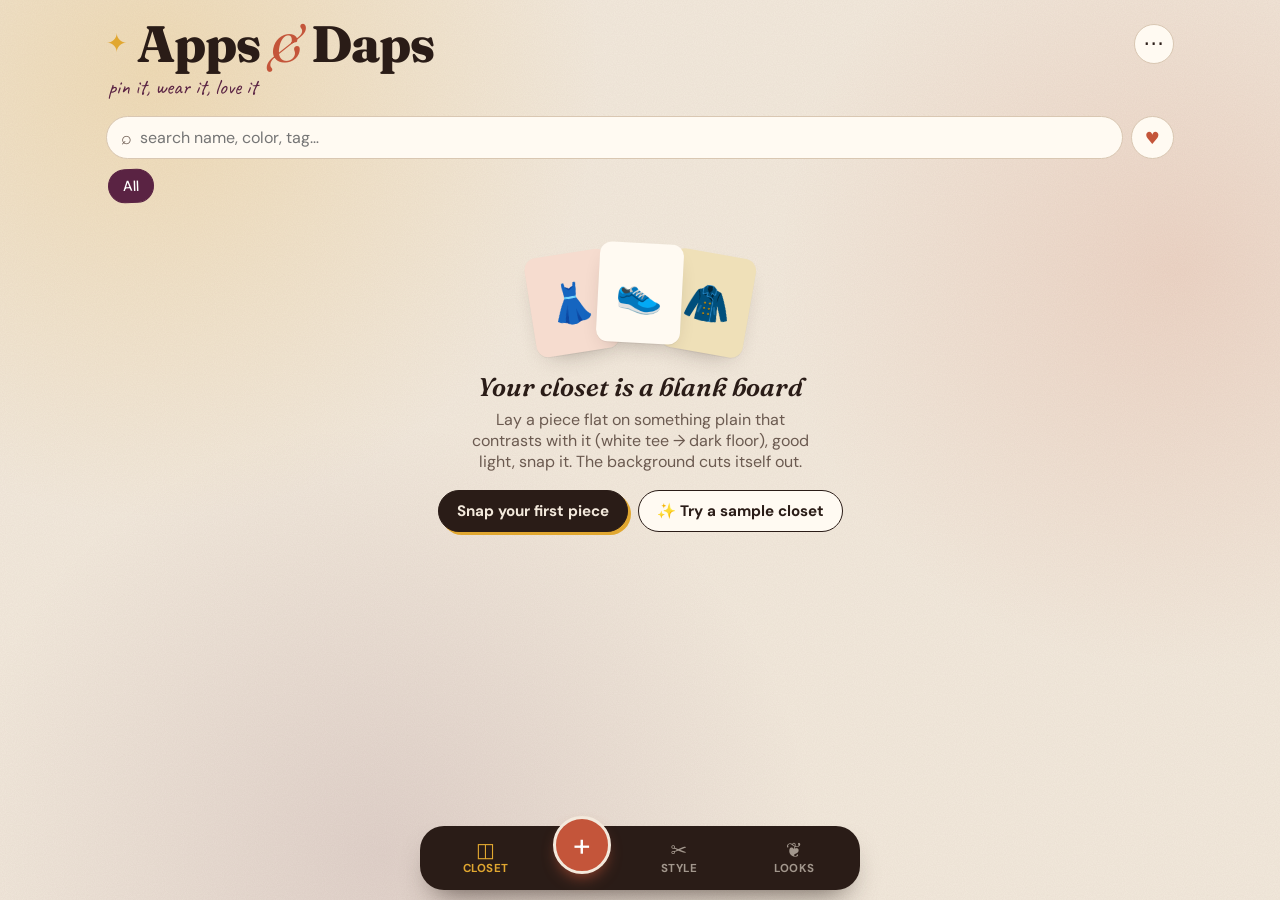
==== index.html @ 5c773ef8 "Snap pieces into place, sized by real measurements - Outfit board is now a figure laid out in inches" ====
<!doctype html>
<html lang="en">
<head>
  <meta charset="utf-8">
  <meta name="viewport" content="width=device-width, initial-scale=1, viewport-fit=cover">
  <title>Apps &amp; Daps</title>
  <meta name="description" content="Snap your clothes, scroll your closet, style your outfits.">
  <meta name="theme-color" content="#f3e9dc">
  <meta name="apple-mobile-web-app-capable" content="yes">
  <meta name="apple-mobile-web-app-status-bar-style" content="default">
  <meta name="apple-mobile-web-app-title" content="Apps &amp; Daps">
  <link rel="manifest" href="manifest.webmanifest">
  <link rel="icon" href="icons/icon.svg" type="image/svg+xml">
  <link rel="apple-touch-icon" href="icons/icon-192.png">
  <link rel="preconnect" href="https://fonts.googleapis.com">
  <link rel="preconnect" href="https://fonts.gstatic.com" crossorigin>
  <link href="https://fonts.googleapis.com/css2?family=Caveat:wght@500;700&family=DM+Sans:opsz,wght@9..40,400;9..40,500;9..40,700&family=Fraunces:ital,opsz,wght@0,9..144,500;0,9..144,800;1,9..144,400;1,9..144,600&display=swap" rel="stylesheet">
  <link rel="stylesheet" href="styles.css">
</head>
<body>
  <header class="masthead">
    <div class="brand">
      <span class="brand-star" aria-hidden="true">✦</span>
      <h1>Apps <em>&amp;</em> Daps</h1>
      <button id="menu-btn" class="menu-btn" aria-label="Backup &amp; settings">⋯</button>
    </div>
    <p class="tagline" id="tagline">your closet, but make it a mood board</p>
  </header>

  <main>
    <!-- CLOSET -->
    <section id="view-closet" class="view is-active" aria-label="Closet">
      <div class="toolbar">
        <label class="search">
          <span aria-hidden="true">⌕</span>
          <input id="search" type="search" placeholder="search name, color, tag…" autocomplete="off">
        </label>
        <button id="fav-toggle" class="chip chip-heart" aria-pressed="false" title="Favorites only">♥</button>
      </div>
      <div id="closet-chips" class="chips" role="tablist" aria-label="Filter by category"></div>
      <p id="closet-count" class="count"></p>
      <div id="closet-grid" class="masonry"></div>
      <div id="closet-empty" class="empty" hidden>
        <div class="empty-collage" aria-hidden="true"><span>👗</span><span>👟</span><span>🧥</span></div>
        <h2>Your closet is a blank board</h2>
        <p>Lay a piece flat on something plain that contrasts with it (white tee → dark floor), good light, snap it. The background cuts itself out.</p>
        <div class="empty-actions">
          <button class="btn btn-primary" data-action="add">Snap your first piece</button>
          <button class="btn btn-ghost" data-action="samples">✨ Try a sample closet</button>
        </div>
      </div>
    </section>

    <!-- BUILDER -->
    <section id="view-builder" class="view" aria-label="Outfit builder">
      <div class="builder-head">
        <h2 class="section-title">Style <em>it</em></h2>
        <div class="builder-actions">
          <button class="btn btn-ghost" id="shuffle-btn" title="Randomize an outfit">🎲 Shuffle</button>
          <button class="btn btn-ghost" id="clear-btn">Clear</button>
          <button class="btn btn-primary" id="save-outfit-btn">Save look</button>
        </div>
      </div>

      <div class="board-wrap">
        <div id="board" class="board">
          <p id="board-hint" class="board-hint">tap pieces below to put them on ↓<br><small>they snap into place · drag to nudge</small></p>
        </div>
        <div id="piece-tools" class="piece-tools" hidden>
          <button class="btn btn-ghost btn-sm" data-tool="tuck" id="tool-tuck">Tuck in</button>
          <button class="btn btn-ghost btn-sm" data-tool="reset" id="tool-reset">Snap back</button>
          <button class="btn btn-ghost btn-sm danger" data-tool="remove">Take off</button>
        </div>
      </div>

      <div class="drawer">
        <div id="drawer-chips" class="chips chips-small"></div>
        <div id="drawer-strip" class="strip"></div>
      </div>
    </section>

    <!-- LOOKBOOK -->
    <section id="view-outfits" class="view" aria-label="Lookbook">
      <h2 class="section-title">The <em>lookbook</em></h2>
      <div id="outfit-grid" class="lookbook"></div>
      <div id="outfits-empty" class="empty" hidden>
        <div class="empty-collage" aria-hidden="true"><span>✨</span><span>🪩</span><span>💋</span></div>
        <h2>No looks saved yet</h2>
        <p>Head to <strong>Style</strong>, pin a few pieces, and save the fit.</p>
        <button class="btn btn-primary" data-goto="builder">Start styling</button>
      </div>
    </section>
  </main>

  <nav class="tabbar" aria-label="Main">
    <button class="tab is-active" data-goto="closet"><span class="tab-ico">◫</span>Closet</button>
    <button class="tab-add" data-action="add" aria-label="Add a piece">+</button>
    <button class="tab" data-goto="builder"><span class="tab-ico">✂</span>Style</button>
    <button class="tab" data-goto="outfits"><span class="tab-ico">❦</span>Looks</button>
  </nav>

  <!-- hidden file inputs -->
  <input id="file-camera" type="file" accept="image/*" capture="environment" hidden>
  <input id="file-library" type="file" accept="image/*" multiple hidden>

  <!-- ADD / EDIT ITEM -->
  <dialog id="item-dialog" class="sheet">
    <form method="dialog" id="item-form">
      <div class="sheet-grip" aria-hidden="true"></div>
      <h2 id="item-dialog-title" class="sheet-title">New piece</h2>

      <div class="photo-pick">
        <div id="photo-preview" class="photo-preview">
          <span>no pic yet</span>
        </div>
        <div class="photo-buttons">
          <button type="button" class="btn btn-primary" id="pick-camera">📸 Snap a pic</button>
          <button type="button" class="btn btn-ghost" id="pick-library">🖼 Camera roll</button>
          <label class="toggle"><input type="checkbox" id="auto-cut" checked> auto cut-out background</label>
        </div>
      </div>
      <div id="cut-actions" class="cut-actions" hidden>
        <button type="button" class="btn btn-ghost btn-sm" id="touch-up">✂ Touch up cutout</button>
        <button type="button" class="btn btn-ghost btn-sm" id="open-front-btn" hidden>🧥 Cut out the inside</button>
      </div>

      <label class="field">
        <span>Name it</span>
        <input id="f-name" type="text" placeholder="e.g. thrifted leather jacket" maxlength="60">
      </label>

      <div class="field">
        <span>Category</span>
        <div id="f-category" class="chips chips-wrap" role="radiogroup"></div>
      </div>

      <div class="field">
        <span>Color</span>
        <div id="f-color" class="swatches" role="radiogroup"></div>
      </div>

      <div class="field">
        <span id="f-size-label">Length</span>
        <div class="size-row">
          <input id="f-size" type="number" inputmode="decimal" min="0" step="0.5" aria-labelledby="f-size-label">
          <div id="f-unit" class="unit-toggle" role="radiogroup" aria-label="Unit">
            <button type="button" role="radio" data-unit="in">in</button><button type="button" role="radio" data-unit="cm">cm</button>
          </div>
        </div>
        <small class="field-hint">Lay it flat and measure, so it's sized right in outfits. Leave it blank to use a typical size.</small>
      </div>

      <label class="field">
        <span>Tags <small>(comma separated)</small></span>
        <input id="f-tags" type="text" placeholder="vintage, date night, summer">
      </label>

      <div class="sheet-actions">
        <button type="button" class="btn btn-ghost" value="cancel" id="item-cancel">Cancel</button>
        <button type="submit" class="btn btn-primary" id="item-save">Hang it up</button>
      </div>
    </form>
  </dialog>

  <!-- CUTOUT EDITOR -->
  <dialog id="cut-dialog" class="sheet sheet-tall">
    <div class="detail cut-editor">
      <div class="cut-head">
        <h2 class="sheet-title">Cut it <em>out</em></h2>
        <button class="btn btn-primary btn-sm" id="cut-done">Done</button>
      </div>
      <div class="cut-stage"><canvas id="cut-canvas"></canvas></div>
      <p id="cut-hint" class="cut-hint"></p>
      <div id="cut-tools" class="chips chips-small cut-toolrow" role="radiogroup">
        <button type="button" class="chip" data-tool="wand">🪄 Wand</button>
        <button type="button" class="chip" data-tool="shape">✏️ Shape</button>
        <button type="button" class="chip" data-tool="erase">🧽 Erase</button>
        <button type="button" class="chip" data-tool="restore">🖌 Restore</button>
      </div>
      <div id="shape-actions" class="cut-actions" hidden>
        <button type="button" class="btn btn-primary btn-sm" id="shape-cut">✂ Cut shape</button>
        <button type="button" class="btn btn-ghost btn-sm" id="shape-clear">Clear points</button>
      </div>
      <label class="slider"><span id="slider-label">Strength</span><input id="cut-slider" type="range" min="8" max="80" value="30"></label>
      <div class="cut-actions">
        <button type="button" class="btn btn-ghost btn-sm" id="cut-auto">✨ Auto background</button>
        <button type="button" class="btn btn-ghost btn-sm" id="cut-front">🧥 Open front</button>
        <button type="button" class="btn btn-ghost btn-sm" id="cut-undo">↶ Undo</button>
        <button type="button" class="btn btn-ghost btn-sm" id="cut-reset">Start over</button>
      </div>
    </div>
  </dialog>

  <!-- SETTINGS / BACKUP -->
  <dialog id="menu-dialog" class="sheet sheet-small">
    <form method="dialog">
      <div class="sheet-grip" aria-hidden="true"></div>
      <h2 class="sheet-title">Backup</h2>
      <p class="sheet-copy">Your closet lives only on this device. Save a backup file now and then, or use one to move your closet to a new phone.</p>
      <p id="storage-info" class="detail-small"></p>
      <div class="sheet-actions sheet-actions-col">
        <button type="button" class="btn btn-primary" id="export-btn">⬇ Save backup file</button>
        <button type="button" class="btn btn-ghost" id="import-btn">⬆ Restore from backup</button>
        <button type="button" class="btn btn-ghost danger" id="remove-samples" hidden>Remove sample pieces</button>
        <button class="btn btn-ghost" value="close">Close</button>
      </div>
    </form>
  </dialog>
  <input id="import-file" type="file" accept="application/json,.json" hidden>

  <!-- ITEM DETAIL -->
  <dialog id="detail-dialog" class="sheet">
    <div class="sheet-grip" aria-hidden="true"></div>
    <div class="detail">
      <div class="polaroid"><img id="d-img" alt=""><p id="d-caption" class="polaroid-caption"></p></div>
      <div class="detail-meta">
        <p id="d-meta" class="detail-line"></p>
        <div id="d-tags" class="tag-row"></div>
        <p id="d-used" class="detail-small"></p>
      </div>
      <div class="sheet-actions sheet-actions-wrap">
        <button class="btn btn-ghost" id="d-fav">♡ Fave</button>
        <button class="btn btn-ghost" id="d-edit">Edit</button>
        <button class="btn btn-ghost danger" id="d-delete">Delete</button>
        <button class="btn btn-primary" id="d-style">Style it ✂</button>
      </div>
    </div>
  </dialog>

  <!-- SAVE OUTFIT -->
  <dialog id="save-dialog" class="sheet">
    <form method="dialog" id="save-form">
      <div class="sheet-grip" aria-hidden="true"></div>
      <h2 class="sheet-title">Name this look</h2>
      <label class="field">
        <span>Title</span>
        <input id="o-name" type="text" placeholder="Sunday brunch, but make it jazz" maxlength="60">
      </label>
      <div class="field">
        <span>Vibe</span>
        <div id="o-vibe" class="chips chips-wrap"></div>
      </div>
      <div class="sheet-actions">
        <button type="button" class="btn btn-ghost" id="save-cancel">Cancel</button>
        <button type="submit" class="btn btn-primary">Pin it</button>
      </div>
    </form>
  </dialog>

  <!-- CONFIRM -->
  <dialog id="confirm-dialog" class="sheet sheet-small">
    <form method="dialog">
      <h2 id="confirm-text" class="sheet-title"></h2>
      <div class="sheet-actions">
        <button class="btn btn-ghost" value="no">Never mind</button>
        <button class="btn btn-primary danger-fill" value="yes">Yes, do it</button>
      </div>
    </form>
  </dialog>

  <div id="toast" class="toast" role="status" aria-live="polite"></div>

  <script src="cutout.js"></script>
  <script src="samples.js"></script>
  <script src="app.js"></script>
</body>
</html>
---- styles.css ----
/* ───────────────── tokens ───────────────── */
:root {
  --paper: #f3e9dc;
  --paper-2: #ebdecd;
  --card: #fffaf2;
  --ink: #2a1c17;
  --ink-soft: #6b5a50;
  --line: #d9c7b2;
  --plum: #5a2343;
  --terracotta: #c4553a;
  --mustard: #e1a730;
  --sage: #8b9a63;
  --blush: #eab8a6;
  --teal: #2f6f6a;

  --radius: 18px;
  --shadow: 0 1px 0 rgba(42, 28, 23, .05), 0 10px 24px -14px rgba(42, 28, 23, .45);
  --display: "Fraunces", Georgia, "Times New Roman", serif;
  --body: "DM Sans", system-ui, -apple-system, "Segoe UI", sans-serif;
  --hand: "Caveat", "Bradley Hand", cursive;

  --tabbar-h: 74px;
  --safe-b: env(safe-area-inset-bottom, 0px);
}

* { box-sizing: border-box; }
html, body { margin: 0; }
body {
  font-family: var(--body);
  color: var(--ink);
  background-color: var(--paper);
  /* soft paper grain + a couple of blurry color blobs */
  background-image:
    radial-gradient(circle at 12% 8%, rgba(225, 167, 48, .22), transparent 32%),
    radial-gradient(circle at 92% 30%, rgba(196, 85, 58, .14), transparent 30%),
    radial-gradient(circle at 30% 95%, rgba(90, 35, 67, .12), transparent 35%),
    url("data:image/svg+xml,%3Csvg xmlns='http://www.w3.org/2000/svg' width='160' height='160'%3E%3Cfilter id='n'%3E%3CfeTurbulence type='fractalNoise' baseFrequency='.9' numOctaves='2' stitchTiles='stitch'/%3E%3CfeColorMatrix values='0 0 0 0 0.16 0 0 0 0 0.11 0 0 0 0 0.09 0 0 0 .07 0'/%3E%3C/filter%3E%3Crect width='100%25' height='100%25' filter='url(%23n)'/%3E%3C/svg%3E");
  background-attachment: fixed;
  min-height: 100dvh;
  padding-bottom: calc(var(--tabbar-h) + var(--safe-b) + 16px);
  -webkit-tap-highlight-color: transparent;
  overflow-x: hidden;
}
button, input { font: inherit; color: inherit; }
button { cursor: pointer; }
img { display: block; max-width: 100%; }
[hidden] { display: none !important; }

/* ───────────────── masthead ───────────────── */
.masthead {
  padding: calc(18px + env(safe-area-inset-top, 0px)) 16px 6px;
  max-width: 1100px;
  margin: 0 auto;
}
.brand { display: flex; align-items: center; gap: 10px; }
.brand h1 {
  margin: 0;
  font-family: var(--display);
  font-weight: 800;
  font-size: clamp(2rem, 7vw, 3.2rem);
  letter-spacing: -.02em;
  line-height: 1;
}
.brand h1 em {
  font-style: italic;
  font-weight: 400;
  color: var(--terracotta);
}
.brand-star {
  color: var(--mustard);
  font-size: 1.6rem;
  animation: twinkle 4s ease-in-out infinite;
}
@keyframes twinkle {
  0%, 100% { transform: rotate(0) scale(1); }
  50% { transform: rotate(45deg) scale(1.15); }
}
.tagline {
  margin: 4px 0 0 2px;
  font-family: var(--hand);
  font-size: 1.35rem;
  color: var(--plum);
}

main { max-width: 1100px; margin: 0 auto; padding: 0 16px; }
.view { display: none; animation: fadeUp .35s ease both; }
.view.is-active { display: block; }
@keyframes fadeUp { from { opacity: 0; transform: translateY(8px); } }

.section-title {
  font-family: var(--display);
  font-weight: 800;
  font-size: 1.9rem;
  margin: 10px 0 12px;
  letter-spacing: -.01em;
}
.section-title em { font-weight: 400; font-style: italic; color: var(--plum); }

/* ───────────────── buttons + chips ───────────────── */
.btn {
  border: 1.5px solid var(--ink);
  border-radius: 999px;
  padding: 10px 18px;
  font-weight: 700;
  font-size: .95rem;
  background: transparent;
  transition: transform .12s ease, background .2s, box-shadow .2s;
  white-space: nowrap;
}
.btn:active { transform: scale(.96); }
.btn-primary {
  background: var(--ink);
  color: var(--paper);
  box-shadow: 3px 3px 0 var(--mustard);
}
.btn-primary:hover { box-shadow: 4px 4px 0 var(--terracotta); }
.btn-ghost { background: var(--card); }
.btn-ghost:hover { background: #fff; }
.btn.danger { color: var(--terracotta); border-color: var(--terracotta); }
.btn.danger-fill { background: var(--terracotta); border-color: var(--terracotta); box-shadow: 3px 3px 0 var(--ink); }

.chips {
  display: flex;
  gap: 8px;
  overflow-x: auto;
  padding: 4px 2px 10px;
  scrollbar-width: none;
}
.chips::-webkit-scrollbar { display: none; }
.chips-wrap { flex-wrap: wrap; overflow: visible; }
.chip {
  flex: none;
  border: 1.5px solid var(--line);
  background: var(--card);
  border-radius: 999px;
  padding: 7px 14px;
  font-size: .9rem;
  font-weight: 500;
  transition: all .15s ease;
}
.chip[aria-pressed="true"], .chip[aria-checked="true"] {
  background: var(--plum);
  border-color: var(--plum);
  color: #fff;
  transform: rotate(-2deg);
}
.chips-small .chip { padding: 5px 11px; font-size: .82rem; }
.chip-heart { font-size: 1.05rem; padding: 7px 13px; color: var(--terracotta); }
.chip-heart[aria-pressed="true"] { background: var(--terracotta); border-color: var(--terracotta); }

/* ───────────────── closet ───────────────── */
.toolbar { display: flex; gap: 8px; margin: 10px 0 6px; }
.search {
  flex: 1;
  display: flex;
  align-items: center;
  gap: 8px;
  background: var(--card);
  border: 1.5px solid var(--line);
  border-radius: 999px;
  padding: 0 14px;
}
.search span { color: var(--ink-soft); font-size: 1.15rem; }
.search input {
  flex: 1;
  border: 0;
  background: transparent;
  padding: 10px 0;
  outline: none;
  min-width: 0;
}
.search:focus-within { border-color: var(--plum); }
.count {
  margin: 0 0 10px 2px;
  font-family: var(--hand);
  font-size: 1.2rem;
  color: var(--ink-soft);
}

.masonry { columns: 2 150px; column-gap: 12px; }
@media (min-width: 640px) { .masonry { columns: 3 180px; column-gap: 16px; } }
@media (min-width: 960px) { .masonry { columns: 4 200px; } }

.pin {
  position: relative;
  break-inside: avoid;
  margin: 0 0 12px;
  background: var(--card);
  border-radius: var(--radius);
  box-shadow: var(--shadow);
  overflow: hidden;
  cursor: pointer;
  border: 0;
  padding: 0;
  width: 100%;
  text-align: left;
  transition: transform .2s ease, box-shadow .2s ease;
  animation: popIn .4s ease both;
}
@keyframes popIn { from { opacity: 0; transform: translateY(10px) scale(.98); } }
.pin:hover { transform: translateY(-3px) rotate(-.5deg); }
.pin img { width: 100%; height: auto; background: var(--paper-2); }
.pin-label { padding: 9px 12px 11px; }
.pin-name {
  margin: 0;
  font-family: var(--display);
  font-weight: 600;
  font-style: italic;
  font-size: 1rem;
  line-height: 1.2;
}
.pin-sub { margin: 2px 0 0; font-size: .78rem; color: var(--ink-soft); display: flex; align-items: center; gap: 6px; }
.dot { width: 10px; height: 10px; border-radius: 50%; border: 1px solid rgba(0,0,0,.15); flex: none; }
.pin-fav {
  position: absolute; top: 8px; right: 8px;
  background: rgba(255, 250, 242, .92);
  color: var(--terracotta);
  width: 28px; height: 28px; border-radius: 50%;
  display: grid; place-items: center; font-size: .95rem;
}
/* washi tape on every 3rd pin, polaroid tilt on some */
.pin:nth-child(3n+1)::before {
  content: "";
  position: absolute;
  top: -4px; left: 50%;
  width: 64px; height: 20px;
  transform: translateX(-50%) rotate(-4deg);
  background: repeating-linear-gradient(45deg, rgba(225,167,48,.75) 0 6px, rgba(234,184,166,.75) 6px 12px);
  z-index: 2;
  border-radius: 2px;
}
.pin:nth-child(5n+3)::before {
  content: "";
  position: absolute;
  top: -3px; left: 10px;
  width: 52px; height: 18px;
  transform: rotate(-12deg);
  background: rgba(139, 154, 99, .7);
  z-index: 2;
}

/* empty states */
.empty { text-align: center; padding: 30px 12px 10px; }
.empty h2 { font-family: var(--display); font-style: italic; font-weight: 600; font-size: 1.6rem; margin: 18px 0 6px; }
.empty p { color: var(--ink-soft); margin: 0 auto 18px; max-width: 32ch; }
.empty-actions { display: flex; flex-wrap: wrap; gap: 10px; justify-content: center; }
.empty-collage { display: flex; justify-content: center; gap: 0; }
.empty-collage span {
  display: grid; place-items: center;
  width: 84px; height: 100px;
  background: var(--card);
  border-radius: 12px;
  box-shadow: var(--shadow);
  font-size: 2.4rem;
  margin: 0 -8px;
}
.empty-collage span:nth-child(1) { transform: rotate(-9deg); background: #f6dccf; }
.empty-collage span:nth-child(2) { transform: translateY(-10px) rotate(3deg); z-index: 1; }
.empty-collage span:nth-child(3) { transform: rotate(10deg); background: #efe0b8; }

/* ───────────────── builder ───────────────── */
.builder-head { display: flex; flex-wrap: wrap; align-items: center; justify-content: space-between; gap: 6px 12px; }
.builder-actions { display: flex; gap: 8px; flex-wrap: wrap; }
.builder-actions .btn { padding: 8px 14px; font-size: .88rem; }

.board-wrap { position: relative; width: min(520px, 100%, max(250px, 36dvh)); margin: 8px auto 0; }
.board {
  position: relative;
  aspect-ratio: 3 / 4;
  border-radius: 22px;
  background:
    linear-gradient(rgba(255,250,242,.65), rgba(255,250,242,.65)),
    repeating-linear-gradient(0deg, transparent 0 27px, rgba(90,35,67,.07) 27px 28px),
    repeating-linear-gradient(90deg, transparent 0 27px, rgba(90,35,67,.07) 27px 28px),
    var(--card);
  box-shadow: var(--shadow), inset 0 0 0 1.5px var(--line);
  overflow: hidden;
  touch-action: none;
  user-select: none;
  -webkit-user-select: none;
}
.board-hint {
  position: absolute; inset: 0;
  display: grid; place-content: center;
  text-align: center;
  font-family: var(--hand);
  font-size: 1.5rem;
  color: var(--ink-soft);
  margin: 0;
  pointer-events: none;
  line-height: 1.2;
}
.board-hint small { font-size: 1.05rem; }

.piece {
  position: absolute;
  transform-origin: center;
  touch-action: none;
  cursor: grab;
  filter: drop-shadow(0 8px 10px rgba(42,28,23,.28));
}
.piece img { width: 100%; height: auto; border-radius: 10px; pointer-events: none; -webkit-user-drag: none; }
.piece.is-selected img { outline: 2.5px dashed var(--terracotta); outline-offset: 4px; }
.piece:active { cursor: grabbing; }

.piece-tools {
  display: flex;
  justify-content: center;
  flex-wrap: wrap;
  gap: 8px;
  margin: 10px auto 0;
}
.piece-tools .btn:disabled { opacity: .4; }

.drawer {
  margin: 14px -16px 0;
  padding: 10px 16px 6px;
  background: rgba(255, 250, 242, .7);
  border-top: 1.5px dashed var(--line);
  border-bottom: 1.5px dashed var(--line);
}
.strip {
  display: flex;
  gap: 10px;
  overflow-x: auto;
  padding: 4px 2px 12px;
  scroll-snap-type: x proximity;
}
.strip-item {
  flex: none;
  width: 92px; height: 112px;
  border: 0; padding: 6px;
  background: var(--card);
  border-radius: 14px;
  box-shadow: var(--shadow);
  scroll-snap-align: start;
  display: grid; place-items: center;
  transition: transform .15s ease;
}
.strip-item { position: relative; outline: 2.5px solid transparent; outline-offset: -2.5px; }
.strip-item.is-on { outline-color: var(--plum); }
.strip-item.is-on::after {
  content: "✓";
  position: absolute; top: 5px; right: 5px;
  width: 20px; height: 20px; border-radius: 50%;
  background: var(--plum); color: #fff;
  font-size: .72rem; font-weight: 700;
  display: grid; place-items: center;
}
.strip-item:active { transform: scale(.94) rotate(-2deg); }
.strip-item img { max-width: 100%; max-height: 100%; object-fit: contain; border-radius: 8px; }
.strip-empty { font-family: var(--hand); font-size: 1.2rem; color: var(--ink-soft); padding: 18px 4px; }

/* ───────────────── lookbook ───────────────── */
.lookbook {
  display: grid;
  grid-template-columns: repeat(auto-fill, minmax(150px, 1fr));
  gap: 16px;
}
.look {
  position: relative;
  background: var(--card);
  border-radius: var(--radius);
  box-shadow: var(--shadow);
  padding: 10px 10px 12px;
  cursor: pointer;
  border: 0;
  text-align: left;
  animation: popIn .4s ease both;
  transition: transform .2s ease;
}
.look:nth-child(odd) { transform: rotate(-1.2deg); }
.look:nth-child(even) { transform: rotate(1deg); }
.look:hover { transform: rotate(0) translateY(-3px); }
.look .mini-board {
  position: relative;
  aspect-ratio: 3 / 4;
  border-radius: 12px;
  background: var(--paper);
  overflow: hidden;
  pointer-events: none;
}
.look .mini-board .piece { filter: drop-shadow(0 4px 5px rgba(42,28,23,.25)); }
.look .mini-board .piece img { border-radius: 5px; }
.look-name {
  margin: 10px 2px 0;
  font-family: var(--display);
  font-style: italic;
  font-weight: 600;
  font-size: 1.05rem;
  line-height: 1.15;
}
.look-vibe {
  display: inline-block;
  margin: 6px 2px 0;
  font-size: .72rem;
  font-weight: 700;
  letter-spacing: .08em;
  text-transform: uppercase;
  padding: 3px 9px;
  border-radius: 999px;
  background: var(--mustard);
  color: var(--ink);
}
.look-del {
  position: absolute; bottom: 12px; right: 12px;
  width: 30px; height: 30px; border-radius: 50%;
  border: 0;
  background: rgba(255,250,242,.94);
  color: var(--terracotta);
  font-weight: 700;
  z-index: 3;
}

/* ───────────────── tab bar ───────────────── */
.tabbar {
  position: fixed;
  left: 50%;
  bottom: calc(10px + var(--safe-b));
  transform: translateX(-50%);
  width: min(440px, calc(100% - 24px));
  height: 64px;
  display: grid;
  grid-template-columns: 1fr auto 1fr 1fr;
  align-items: center;
  background: var(--ink);
  color: var(--paper);
  border-radius: 24px;
  box-shadow: 0 16px 30px -14px rgba(42,28,23,.7);
  padding: 0 8px;
  z-index: 20;
}
.tab {
  border: 0; background: transparent; color: rgba(243,233,220,.6);
  display: flex; flex-direction: column; align-items: center; gap: 1px;
  font-size: .72rem; font-weight: 700; letter-spacing: .04em; text-transform: uppercase;
  padding: 8px 0;
}
.tab-ico { font-size: 1.25rem; line-height: 1; }
.tab.is-active { color: var(--mustard); }
.tab-add {
  width: 58px; height: 58px;
  margin: -26px 10px 0;
  border-radius: 50%;
  border: 3px solid var(--paper);
  background: var(--terracotta);
  color: #fff;
  font-size: 2rem;
  line-height: 1;
  box-shadow: 0 8px 16px -6px rgba(196,85,58,.8);
  transition: transform .15s ease;
}
.tab-add:active { transform: scale(.92) rotate(90deg); }

/* ───────────────── sheets ───────────────── */
dialog.sheet {
  border: 0;
  padding: 0;
  width: min(560px, 100%);
  max-width: 100%;
  max-height: 92dvh;
  margin: auto auto 0;
  border-radius: 26px 26px 0 0;
  background: var(--paper);
  color: var(--ink);
  box-shadow: 0 -10px 40px -10px rgba(42,28,23,.5);
}
@media (min-width: 640px) {
  dialog.sheet { margin: auto; border-radius: 26px; }
}
dialog.sheet[open] { animation: sheetUp .28s cubic-bezier(.2,.9,.3,1.1) both; }
@keyframes sheetUp { from { transform: translateY(40px); opacity: 0; } }
dialog::backdrop { background: rgba(42, 28, 23, .45); backdrop-filter: blur(3px); }
.sheet > form, .sheet > .detail { padding: 10px 18px calc(18px + var(--safe-b)); }
.sheet-small { width: min(400px, 100%); }
.sheet-small form { padding-top: 20px; }
.sheet-grip { width: 44px; height: 5px; border-radius: 3px; background: var(--line); margin: 8px auto 4px; }
.sheet-title { font-family: var(--display); font-style: italic; font-weight: 600; font-size: 1.6rem; margin: 6px 0 14px; }
.sheet-actions { display: flex; gap: 10px; justify-content: flex-end; margin-top: 18px; }
.sheet-actions-wrap { flex-wrap: wrap; justify-content: center; }

.field { display: block; margin: 0 0 14px; }
.field > span { display: block; font-size: .78rem; font-weight: 700; text-transform: uppercase; letter-spacing: .08em; color: var(--ink-soft); margin-bottom: 6px; }
.field > span small { text-transform: none; letter-spacing: 0; font-weight: 500; }
.field input[type="text"] {
  width: 100%;
  border: 1.5px solid var(--line);
  border-radius: 14px;
  padding: 11px 14px;
  background: var(--card);
  outline: none;
}
.field input[type="text"]:focus { border-color: var(--plum); }

.size-row { display: flex; gap: 8px; align-items: stretch; }
.size-row input {
  width: 110px;
  border: 1.5px solid var(--line);
  border-radius: 14px;
  padding: 11px 14px;
  background: var(--card);
  outline: none;
}
.size-row input:focus { border-color: var(--plum); }
.unit-toggle { display: flex; border: 1.5px solid var(--line); border-radius: 14px; overflow: hidden; background: var(--card); }
.unit-toggle button { border: 0; background: transparent; padding: 0 16px; font-weight: 700; color: var(--ink-soft); }
.unit-toggle button[aria-checked="true"] { background: var(--plum); color: #fff; }
.field-hint { display: block; margin-top: 6px; color: var(--ink-soft); font-size: .8rem; }
.photo-pick { display: flex; gap: 14px; align-items: center; margin-bottom: 16px; }
.photo-preview {
  width: 116px; height: 140px; flex: none;
  border-radius: 14px;
  background: var(--card);
  border: 1.5px dashed var(--line);
  display: grid; place-items: center;
  overflow: hidden;
  transform: rotate(-2deg);
  box-shadow: var(--shadow);
}
.photo-preview span { font-family: var(--hand); font-size: 1.15rem; color: var(--ink-soft); }
.photo-preview img { width: 100%; height: 100%; object-fit: cover; }
.photo-buttons { display: flex; flex-direction: column; gap: 10px; flex: 1; min-width: 0; }
.photo-buttons .btn { width: 100%; }

.swatches { display: flex; flex-wrap: wrap; gap: 8px; }
.swatch {
  width: 32px; height: 32px; border-radius: 50%;
  border: 2px solid rgba(42,28,23,.15);
  padding: 0;
  transition: transform .12s ease;
}
.swatch[aria-checked="true"] { transform: scale(1.15); box-shadow: 0 0 0 2.5px var(--paper), 0 0 0 4.5px var(--ink); }

/* detail */
.detail { text-align: center; }
.polaroid {
  display: inline-block;
  background: #fff;
  padding: 10px 10px 4px;
  box-shadow: var(--shadow);
  transform: rotate(-2deg);
  margin: 8px auto 4px;
  max-width: 80%;
}
.polaroid img { max-height: 46dvh; width: auto; margin: 0 auto; }
.polaroid-caption { font-family: var(--hand); font-size: 1.6rem; margin: 6px 0 2px; }
.detail-line { margin: 12px 0 6px; color: var(--ink-soft); display: flex; justify-content: center; align-items: center; gap: 8px; }
.detail-small { font-family: var(--hand); font-size: 1.2rem; color: var(--plum); margin: 8px 0 0; }
.tag-row { display: flex; flex-wrap: wrap; gap: 6px; justify-content: center; }
.tag { font-size: .78rem; padding: 3px 10px; border-radius: 999px; background: var(--blush); }

/* toast */
.toast {
  position: fixed;
  left: 50%;
  bottom: calc(var(--tabbar-h) + var(--safe-b) + 18px);
  transform: translate(-50%, 20px);
  background: var(--plum);
  color: #fff;
  padding: 10px 18px;
  border-radius: 999px;
  font-weight: 700;
  font-size: .9rem;
  opacity: 0;
  pointer-events: none;
  transition: all .25s ease;
  z-index: 50;
  white-space: nowrap;
}
.toast.show { opacity: 1; transform: translate(-50%, 0); }

/* ───────────────── cutouts ───────────────── */
:root { --checker: repeating-conic-gradient(#efe4d6 0 25%, #fffaf2 0 50%) 0 0 / 16px 16px; }
.pin.is-cut img { padding: 14px 12px 4px; background: radial-gradient(circle at 50% 45%, #fff 0, var(--card) 70%); object-fit: contain; }
.piece.is-cut img, .look .mini-board .piece.is-cut img { border-radius: 0; }
.piece.is-cut.is-selected img { outline: none; }
.piece.is-cut.is-selected { outline: 2.5px dashed var(--terracotta); outline-offset: 4px; border-radius: 6px; }
.photo-preview.is-cut { background: var(--checker); }
.photo-preview.is-cut img { object-fit: contain; }
.photo-preview.is-busy::after {
  content: "cutting…";
  position: absolute; inset: 0;
  display: grid; place-items: center;
  font-family: var(--hand); font-size: 1.3rem;
  background: rgba(255,250,242,.7);
}
.photo-preview { position: relative; }
.toggle { display: flex; align-items: center; gap: 8px; font-size: .85rem; color: var(--ink-soft); }
.toggle input { accent-color: var(--plum); width: 18px; height: 18px; }
.btn-sm { padding: 7px 13px; font-size: .85rem; }
.cut-actions { display: flex; flex-wrap: wrap; gap: 8px; justify-content: center; margin: 4px 0 14px; }
.menu-btn {
  margin-left: auto;
  width: 40px; height: 40px; border-radius: 50%;
  border: 1.5px solid var(--line); background: var(--card);
  font-size: 1.3rem; line-height: 1;
}
.sheet-copy { color: var(--ink-soft); margin: -4px 0 8px; }
.sheet-actions-col { flex-direction: column; align-items: stretch; }

dialog.sheet-tall { max-height: 96dvh; }
.cut-editor { text-align: left; }
.cut-head { display: flex; align-items: center; justify-content: space-between; }
.cut-head .sheet-title { margin: 8px 0; }
.cut-head .sheet-title em { color: var(--terracotta); }
.cut-stage {
  display: grid; place-items: center;
  background: var(--checker);
  border-radius: 16px;
  box-shadow: inset 0 0 0 1.5px var(--line);
  padding: 8px;
}
#cut-canvas { max-width: 100%; max-height: 50dvh; touch-action: none; cursor: crosshair; }
.cut-hint { font-family: var(--hand); font-size: 1.2rem; color: var(--plum); margin: 8px 2px 4px; min-height: 1.4em; text-align: center; }
.cut-toolrow { justify-content: center; }
.slider { display: flex; align-items: center; gap: 12px; margin: 2px 4px 10px; font-size: .78rem; font-weight: 700; text-transform: uppercase; letter-spacing: .08em; color: var(--ink-soft); }
.slider input { flex: 1; accent-color: var(--plum); }

@media (prefers-reduced-motion: reduce) {
  *, *::before, *::after { animation: none !important; transition: none !important; }
}
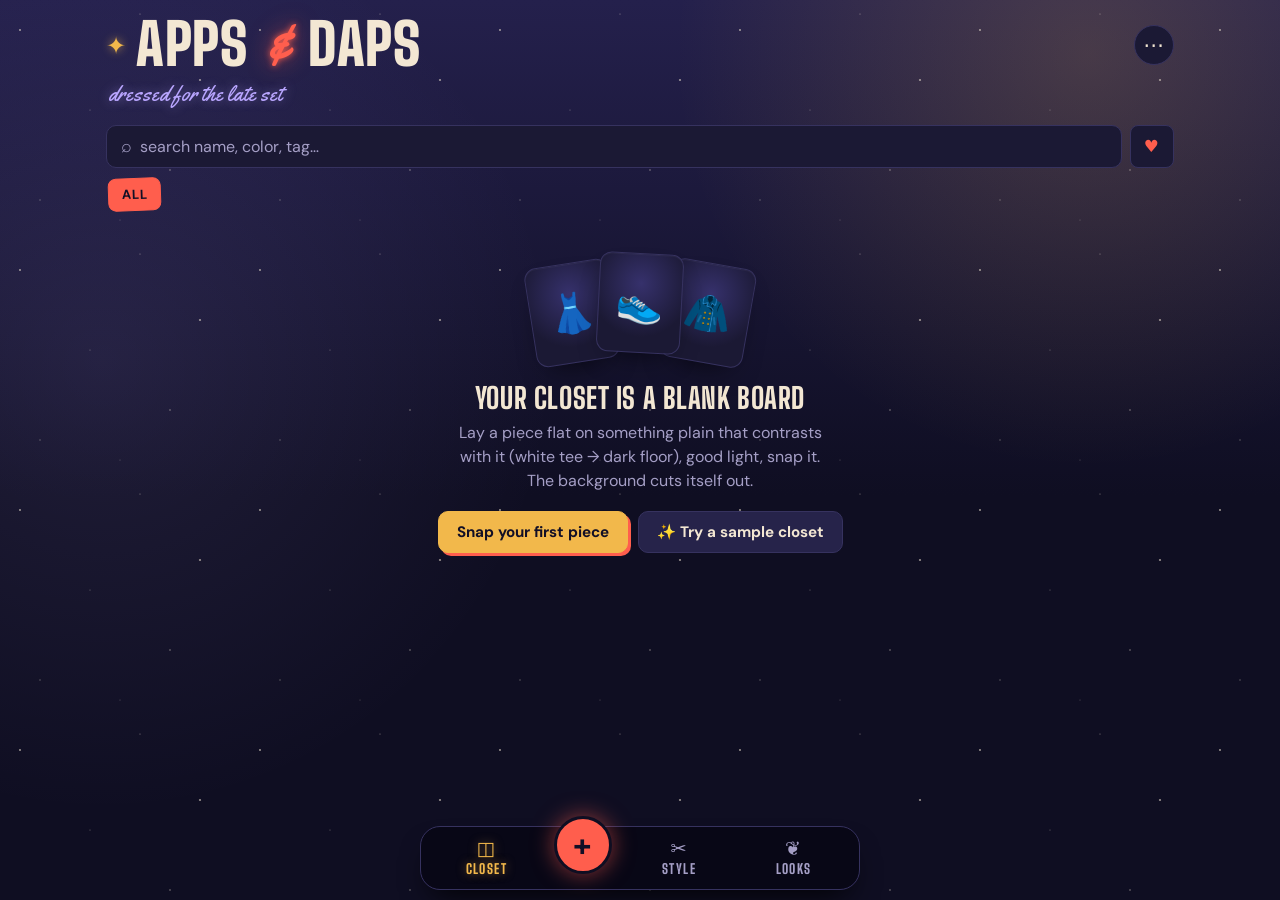
==== commit f1c7c9af: "Midnight jazz-club theme; hide sleeves under jackets - New dark look: twilight-indigo sky with stars" ====
--- a/index.html
+++ b/index.html
@@ -5,16 +5,16 @@
   <meta name="viewport" content="width=device-width, initial-scale=1, viewport-fit=cover">
   <title>Apps &amp; Daps</title>
   <meta name="description" content="Snap your clothes, scroll your closet, style your outfits.">
-  <meta name="theme-color" content="#f3e9dc">
+  <meta name="theme-color" content="#0f0e22">
   <meta name="apple-mobile-web-app-capable" content="yes">
-  <meta name="apple-mobile-web-app-status-bar-style" content="default">
+  <meta name="apple-mobile-web-app-status-bar-style" content="black-translucent">
   <meta name="apple-mobile-web-app-title" content="Apps &amp; Daps">
   <link rel="manifest" href="manifest.webmanifest">
   <link rel="icon" href="icons/icon.svg" type="image/svg+xml">
   <link rel="apple-touch-icon" href="icons/icon-192.png">
   <link rel="preconnect" href="https://fonts.googleapis.com">
   <link rel="preconnect" href="https://fonts.gstatic.com" crossorigin>
-  <link href="https://fonts.googleapis.com/css2?family=Caveat:wght@500;700&family=DM+Sans:opsz,wght@9..40,400;9..40,500;9..40,700&family=Fraunces:ital,opsz,wght@0,9..144,500;0,9..144,800;1,9..144,400;1,9..144,600&display=swap" rel="stylesheet">
+  <link href="https://fonts.googleapis.com/css2?family=Big+Shoulders+Display:wght@700;800;900&family=DM+Sans:opsz,wght@9..40,400;9..40,500;9..40,700&family=DM+Serif+Display:ital@0;1&family=Yellowtail&display=swap" rel="stylesheet">
   <link rel="stylesheet" href="styles.css">
 </head>
 <body>
@@ -147,7 +147,7 @@
             <button type="button" role="radio" data-unit="in">in</button><button type="button" role="radio" data-unit="cm">cm</button>
           </div>
         </div>
-        <small class="field-hint">Lay it flat and measure, so it's sized right in outfits. Leave it blank to use a typical size.</small>
+        <small class="field-hint" id="f-size-hint"></small>
       </div>
 
       <label class="field">
--- a/styles.css
+++ b/styles.css
@@ -1,23 +1,30 @@
-/* ───────────────── tokens ───────────────── */
+/* ───────────────── tokens ─────────────────
+   Midnight jazz club: twilight-indigo sky, a brass spotlight on the stage,
+   neon-sign script, and blocky condensed title cards. */
 :root {
-  --paper: #f3e9dc;
-  --paper-2: #ebdecd;
-  --card: #fffaf2;
-  --ink: #2a1c17;
-  --ink-soft: #6b5a50;
-  --line: #d9c7b2;
-  --plum: #5a2343;
-  --terracotta: #c4553a;
-  --mustard: #e1a730;
-  --sage: #8b9a63;
-  --blush: #eab8a6;
-  --teal: #2f6f6a;
-
-  --radius: 18px;
-  --shadow: 0 1px 0 rgba(42, 28, 23, .05), 0 10px 24px -14px rgba(42, 28, 23, .45);
-  --display: "Fraunces", Georgia, "Times New Roman", serif;
+  color-scheme: dark;
+  --night: #0f0e22;          /* page ground */
+  --dusk: #24204c;           /* top of the twilight sky */
+  --surface: #1b1934;        /* cards */
+  --surface-2: #26234a;      /* inputs, raised controls */
+  --stage: #36316c;          /* spotlight center behind clothes */
+  --line: #36325f;
+  --cream: #f3e7d3;          /* text */
+  --muted: #a59fc6;
+  --brass: #f2b84b;          /* primary action, active state */
+  --coral: #ff5e4d;          /* neon sign */
+  --lilac: #b9a6ff;          /* twilight accent */
+  --teal: #5cc8bb;
+  --on-bright: #120f26;      /* text on brass / coral */
+
+  --radius: 16px;
+  --shadow: 0 1px 0 rgba(255, 255, 255, .04) inset, 0 14px 30px -16px rgba(0, 0, 0, .8);
+  --display: "Big Shoulders Display", "Oswald", "Arial Narrow", Impact, sans-serif;
+  --serif: "DM Serif Display", Georgia, "Times New Roman", serif;
+  --neon: "Yellowtail", "Brush Script MT", cursive;
   --body: "DM Sans", system-ui, -apple-system, "Segoe UI", sans-serif;
-  --hand: "Caveat", "Bradley Hand", cursive;
+  --checker: repeating-conic-gradient(#2c2852 0 25%, #1f1c3c 0 50%) 0 0 / 16px 16px;
+  --spot: radial-gradient(ellipse 80% 70% at 50% 30%, var(--stage), var(--surface) 78%);
 
   --tabbar-h: 74px;
   --safe-b: env(safe-area-inset-bottom, 0px);
@@ -27,14 +34,15 @@
 html, body { margin: 0; }
 body {
   font-family: var(--body);
-  color: var(--ink);
-  background-color: var(--paper);
-  /* soft paper grain + a couple of blurry color blobs */
+  color: var(--cream);
+  background-color: var(--night);
+  /* stars, a warm streetlamp glow, the twilight sky, and a little film grain */
   background-image:
-    radial-gradient(circle at 12% 8%, rgba(225, 167, 48, .22), transparent 32%),
-    radial-gradient(circle at 92% 30%, rgba(196, 85, 58, .14), transparent 30%),
-    radial-gradient(circle at 30% 95%, rgba(90, 35, 67, .12), transparent 35%),
-    url("data:image/svg+xml,%3Csvg xmlns='http://www.w3.org/2000/svg' width='160' height='160'%3E%3Cfilter id='n'%3E%3CfeTurbulence type='fractalNoise' baseFrequency='.9' numOctaves='2' stitchTiles='stitch'/%3E%3CfeColorMatrix values='0 0 0 0 0.16 0 0 0 0 0.11 0 0 0 0 0.09 0 0 0 .07 0'/%3E%3C/filter%3E%3Crect width='100%25' height='100%25' filter='url(%23n)'/%3E%3C/svg%3E");
+    url("data:image/svg+xml,%3Csvg xmlns='http://www.w3.org/2000/svg' width='240' height='240'%3E%3Cg fill='%23f3e7d3'%3E%3Ccircle cx='20' cy='30' r='.9' opacity='.7'/%3E%3Ccircle cx='140' cy='14' r='.6' opacity='.5'/%3E%3Ccircle cx='200' cy='80' r='1.1' opacity='.6'/%3E%3Ccircle cx='90' cy='110' r='.6' opacity='.4'/%3E%3Ccircle cx='170' cy='170' r='.8' opacity='.5'/%3E%3Ccircle cx='40' cy='200' r='.7' opacity='.4'/%3E%3Ccircle cx='120' cy='220' r='.5' opacity='.35'/%3E%3C/g%3E%3C/svg%3E"),
+    radial-gradient(circle at 85% 6%, rgba(242, 184, 75, .18), transparent 30%),
+    radial-gradient(circle at 8% 40%, rgba(185, 166, 255, .10), transparent 35%),
+    linear-gradient(180deg, var(--dusk) 0%, var(--night) 55%),
+    url("data:image/svg+xml,%3Csvg xmlns='http://www.w3.org/2000/svg' width='160' height='160'%3E%3Cfilter id='n'%3E%3CfeTurbulence type='fractalNoise' baseFrequency='.9' numOctaves='2' stitchTiles='stitch'/%3E%3CfeColorMatrix values='0 0 0 0 1 0 0 0 0 1 0 0 0 0 1 0 0 0 .05 0'/%3E%3C/filter%3E%3Crect width='100%25' height='100%25' filter='url(%23n)'/%3E%3C/svg%3E");
   background-attachment: fixed;
   min-height: 100dvh;
   padding-bottom: calc(var(--tabbar-h) + var(--safe-b) + 16px);
@@ -43,6 +51,7 @@
 }
 button, input { font: inherit; color: inherit; }
 button { cursor: pointer; }
+:focus-visible { outline: 2px solid var(--brass); outline-offset: 2px; }
 img { display: block; max-width: 100%; }
 [hidden] { display: none !important; }
 
@@ -56,19 +65,32 @@
 .brand h1 {
   margin: 0;
   font-family: var(--display);
-  font-weight: 800;
-  font-size: clamp(2rem, 7vw, 3.2rem);
-  letter-spacing: -.02em;
-  line-height: 1;
+  font-weight: 900;
+  font-size: clamp(2.3rem, 9vw, 3.6rem);
+  text-transform: uppercase;
+  letter-spacing: .01em;
+  line-height: .9;
 }
 .brand h1 em {
-  font-style: italic;
+  font-family: var(--neon);
+  font-style: normal;
   font-weight: 400;
-  color: var(--terracotta);
+  text-transform: none;
+  color: var(--coral);
+  padding: 0 .06em;
+  text-shadow: 0 0 6px rgba(255, 94, 77, .9), 0 0 22px rgba(255, 94, 77, .55);
+  animation: buzz 7s steps(1) infinite;
+}
+@keyframes buzz {
+  0%, 92%, 100% { opacity: 1; }
+  93% { opacity: .55; }
+  94% { opacity: 1; }
+  96% { opacity: .7; }
 }
 .brand-star {
-  color: var(--mustard);
-  font-size: 1.6rem;
+  color: var(--brass);
+  font-size: 1.5rem;
+  text-shadow: 0 0 10px rgba(242, 184, 75, .7);
   animation: twinkle 4s ease-in-out infinite;
 }
 @keyframes twinkle {
@@ -76,10 +98,11 @@
   50% { transform: rotate(45deg) scale(1.15); }
 }
 .tagline {
-  margin: 4px 0 0 2px;
-  font-family: var(--hand);
+  margin: 6px 0 0 2px;
+  font-family: var(--neon);
   font-size: 1.35rem;
-  color: var(--plum);
+  color: var(--lilac);
+  text-shadow: 0 0 12px rgba(185, 166, 255, .45);
 }
 
 main { max-width: 1100px; margin: 0 auto; padding: 0 16px; }
@@ -89,17 +112,28 @@
 
 .section-title {
   font-family: var(--display);
-  font-weight: 800;
-  font-size: 1.9rem;
-  margin: 10px 0 12px;
-  letter-spacing: -.01em;
-}
-.section-title em { font-weight: 400; font-style: italic; color: var(--plum); }
+  font-weight: 900;
+  font-size: 2.2rem;
+  text-transform: uppercase;
+  letter-spacing: .02em;
+  margin: 12px 0 12px;
+  line-height: 1;
+  text-wrap: balance;
+}
+.section-title em {
+  font-family: var(--neon);
+  font-style: normal;
+  font-weight: 400;
+  text-transform: none;
+  color: var(--lilac);
+  font-size: 1.05em;
+  text-shadow: 0 0 14px rgba(185, 166, 255, .5);
+}
 
 /* ───────────────── buttons + chips ───────────────── */
 .btn {
-  border: 1.5px solid var(--ink);
-  border-radius: 999px;
+  border: 1.5px solid var(--line);
+  border-radius: 10px;
   padding: 10px 18px;
   font-weight: 700;
   font-size: .95rem;
@@ -109,15 +143,17 @@
 }
 .btn:active { transform: scale(.96); }
 .btn-primary {
-  background: var(--ink);
-  color: var(--paper);
-  box-shadow: 3px 3px 0 var(--mustard);
-}
-.btn-primary:hover { box-shadow: 4px 4px 0 var(--terracotta); }
-.btn-ghost { background: var(--card); }
-.btn-ghost:hover { background: #fff; }
-.btn.danger { color: var(--terracotta); border-color: var(--terracotta); }
-.btn.danger-fill { background: var(--terracotta); border-color: var(--terracotta); box-shadow: 3px 3px 0 var(--ink); }
+  background: var(--brass);
+  border-color: var(--brass);
+  color: var(--on-bright);
+  box-shadow: 3px 3px 0 var(--coral);
+}
+.btn-primary:hover { box-shadow: 4px 4px 0 var(--lilac); }
+.btn-ghost { background: var(--surface-2); }
+.btn-ghost:hover { border-color: var(--muted); }
+.btn.danger { color: var(--coral); border-color: rgba(255, 94, 77, .5); }
+.btn.danger-fill { background: var(--coral); border-color: var(--coral); color: var(--on-bright); box-shadow: 3px 3px 0 var(--brass); }
+.btn:disabled { opacity: .4; }
 
 .chips {
   display: flex;
@@ -131,22 +167,23 @@
 .chip {
   flex: none;
   border: 1.5px solid var(--line);
-  background: var(--card);
-  border-radius: 999px;
-  padding: 7px 14px;
-  font-size: .9rem;
-  font-weight: 500;
+  background: var(--surface);
+  border-radius: 8px;
+  padding: 7px 13px;
+  font-size: .82rem;
+  font-weight: 700;
+  letter-spacing: .06em;
+  text-transform: uppercase;
   transition: all .15s ease;
 }
 .chip[aria-pressed="true"], .chip[aria-checked="true"] {
-  background: var(--plum);
-  border-color: var(--plum);
-  color: #fff;
+  background: var(--coral);
+  border-color: var(--coral);
+  color: var(--on-bright);
   transform: rotate(-2deg);
 }
-.chips-small .chip { padding: 5px 11px; font-size: .82rem; }
-.chip-heart { font-size: 1.05rem; padding: 7px 13px; color: var(--terracotta); }
-.chip-heart[aria-pressed="true"] { background: var(--terracotta); border-color: var(--terracotta); }
+.chips-small .chip { padding: 5px 10px; font-size: .74rem; }
+.chip-heart { font-size: 1.05rem; padding: 7px 13px; color: var(--coral); }
 
 /* ───────────────── closet ───────────────── */
 .toolbar { display: flex; gap: 8px; margin: 10px 0 6px; }
@@ -155,12 +192,12 @@
   display: flex;
   align-items: center;
   gap: 8px;
-  background: var(--card);
+  background: var(--surface);
   border: 1.5px solid var(--line);
-  border-radius: 999px;
+  border-radius: 10px;
   padding: 0 14px;
 }
-.search span { color: var(--ink-soft); font-size: 1.15rem; }
+.search span { color: var(--muted); font-size: 1.15rem; }
 .search input {
   flex: 1;
   border: 0;
@@ -169,12 +206,13 @@
   outline: none;
   min-width: 0;
 }
-.search:focus-within { border-color: var(--plum); }
+.search input::placeholder { color: var(--muted); }
+.search:focus-within { border-color: var(--brass); }
 .count {
-  margin: 0 0 10px 2px;
-  font-family: var(--hand);
+  margin: 0 0 12px 2px;
+  font-family: var(--neon);
   font-size: 1.2rem;
-  color: var(--ink-soft);
+  color: var(--muted);
 }
 
 .masonry { columns: 2 150px; column-gap: 12px; }
@@ -185,47 +223,49 @@
   position: relative;
   break-inside: avoid;
   margin: 0 0 12px;
-  background: var(--card);
+  background: var(--surface);
   border-radius: var(--radius);
   box-shadow: var(--shadow);
   overflow: hidden;
   cursor: pointer;
-  border: 0;
+  border: 1px solid var(--line);
   padding: 0;
   width: 100%;
   text-align: left;
-  transition: transform .2s ease, box-shadow .2s ease;
+  transition: transform .2s ease, border-color .2s ease;
   animation: popIn .4s ease both;
 }
 @keyframes popIn { from { opacity: 0; transform: translateY(10px) scale(.98); } }
-.pin:hover { transform: translateY(-3px) rotate(-.5deg); }
-.pin img { width: 100%; height: auto; background: var(--paper-2); }
+.pin:hover { transform: translateY(-3px) rotate(-.5deg); border-color: var(--muted); }
+.pin img { width: 100%; height: auto; background: var(--surface-2); }
+.pin.is-cut img { padding: 16px 12px 6px; background: var(--spot); object-fit: contain; }
 .pin-label { padding: 9px 12px 11px; }
 .pin-name {
   margin: 0;
-  font-family: var(--display);
-  font-weight: 600;
+  font-family: var(--serif);
   font-style: italic;
-  font-size: 1rem;
-  line-height: 1.2;
-}
-.pin-sub { margin: 2px 0 0; font-size: .78rem; color: var(--ink-soft); display: flex; align-items: center; gap: 6px; }
-.dot { width: 10px; height: 10px; border-radius: 50%; border: 1px solid rgba(0,0,0,.15); flex: none; }
+  font-weight: 400;
+  font-size: 1.05rem;
+  line-height: 1.15;
+}
+.pin-sub { margin: 3px 0 0; font-size: .7rem; font-weight: 700; letter-spacing: .08em; text-transform: uppercase; color: var(--muted); display: flex; align-items: center; gap: 6px; }
+.dot { width: 10px; height: 10px; border-radius: 50%; border: 1px solid rgba(255, 255, 255, .25); flex: none; }
 .pin-fav {
   position: absolute; top: 8px; right: 8px;
-  background: rgba(255, 250, 242, .92);
-  color: var(--terracotta);
+  background: var(--night);
+  color: var(--coral);
   width: 28px; height: 28px; border-radius: 50%;
   display: grid; place-items: center; font-size: .95rem;
-}
-/* washi tape on every 3rd pin, polaroid tilt on some */
+  text-shadow: 0 0 8px rgba(255, 94, 77, .7);
+}
+/* tape on some pins, like a mood board */
 .pin:nth-child(3n+1)::before {
   content: "";
   position: absolute;
   top: -4px; left: 50%;
   width: 64px; height: 20px;
   transform: translateX(-50%) rotate(-4deg);
-  background: repeating-linear-gradient(45deg, rgba(225,167,48,.75) 0 6px, rgba(234,184,166,.75) 6px 12px);
+  background: repeating-linear-gradient(45deg, rgba(242, 184, 75, .55) 0 6px, rgba(255, 94, 77, .45) 6px 12px);
   z-index: 2;
   border-radius: 2px;
 }
@@ -235,28 +275,29 @@
   top: -3px; left: 10px;
   width: 52px; height: 18px;
   transform: rotate(-12deg);
-  background: rgba(139, 154, 99, .7);
+  background: rgba(185, 166, 255, .45);
   z-index: 2;
 }
 
 /* empty states */
 .empty { text-align: center; padding: 30px 12px 10px; }
-.empty h2 { font-family: var(--display); font-style: italic; font-weight: 600; font-size: 1.6rem; margin: 18px 0 6px; }
-.empty p { color: var(--ink-soft); margin: 0 auto 18px; max-width: 32ch; }
+.empty h2 { font-family: var(--display); font-weight: 800; text-transform: uppercase; letter-spacing: .02em; font-size: 1.8rem; margin: 18px 0 6px; text-wrap: balance; }
+.empty p { color: var(--muted); margin: 0 auto 18px; max-width: 34ch; line-height: 1.5; }
 .empty-actions { display: flex; flex-wrap: wrap; gap: 10px; justify-content: center; }
 .empty-collage { display: flex; justify-content: center; gap: 0; }
 .empty-collage span {
   display: grid; place-items: center;
   width: 84px; height: 100px;
-  background: var(--card);
+  background: var(--spot);
+  border: 1px solid var(--line);
   border-radius: 12px;
   box-shadow: var(--shadow);
   font-size: 2.4rem;
   margin: 0 -8px;
 }
-.empty-collage span:nth-child(1) { transform: rotate(-9deg); background: #f6dccf; }
+.empty-collage span:nth-child(1) { transform: rotate(-9deg); }
 .empty-collage span:nth-child(2) { transform: translateY(-10px) rotate(3deg); z-index: 1; }
-.empty-collage span:nth-child(3) { transform: rotate(10deg); background: #efe0b8; }
+.empty-collage span:nth-child(3) { transform: rotate(10deg); }
 
 /* ───────────────── builder ───────────────── */
 .builder-head { display: flex; flex-wrap: wrap; align-items: center; justify-content: space-between; gap: 6px 12px; }
@@ -264,16 +305,17 @@
 .builder-actions .btn { padding: 8px 14px; font-size: .88rem; }
 
 .board-wrap { position: relative; width: min(520px, 100%, max(250px, 36dvh)); margin: 8px auto 0; }
+/* the stage: a brass spotlight from above, a dark floor below */
 .board {
   position: relative;
   aspect-ratio: 3 / 4;
-  border-radius: 22px;
+  max-width: 100%;
+  border-radius: 18px;
   background:
-    linear-gradient(rgba(255,250,242,.65), rgba(255,250,242,.65)),
-    repeating-linear-gradient(0deg, transparent 0 27px, rgba(90,35,67,.07) 27px 28px),
-    repeating-linear-gradient(90deg, transparent 0 27px, rgba(90,35,67,.07) 27px 28px),
-    var(--card);
-  box-shadow: var(--shadow), inset 0 0 0 1.5px var(--line);
+    radial-gradient(ellipse 70% 55% at 50% -5%, rgba(242, 184, 75, .28), transparent 70%),
+    linear-gradient(180deg, transparent 84%, rgba(0, 0, 0, .35) 84%, rgba(0, 0, 0, .15)),
+    radial-gradient(ellipse 90% 80% at 50% 40%, var(--stage), var(--surface) 80%);
+  box-shadow: var(--shadow), inset 0 0 0 1px var(--line);
   overflow: hidden;
   touch-action: none;
   user-select: none;
@@ -283,24 +325,29 @@
   position: absolute; inset: 0;
   display: grid; place-content: center;
   text-align: center;
-  font-family: var(--hand);
-  font-size: 1.5rem;
-  color: var(--ink-soft);
+  font-family: var(--neon);
+  font-size: 1.6rem;
+  color: var(--lilac);
+  text-shadow: 0 0 12px rgba(185, 166, 255, .45);
   margin: 0;
   pointer-events: none;
-  line-height: 1.2;
-}
-.board-hint small { font-size: 1.05rem; }
+  line-height: 1.25;
+}
+.board-hint small { font-size: 1.1rem; color: var(--muted); text-shadow: none; }
 
 .piece {
   position: absolute;
   transform-origin: center;
   touch-action: none;
   cursor: grab;
-  filter: drop-shadow(0 8px 10px rgba(42,28,23,.28));
+  /* a faint rim light keeps dark clothes from melting into the stage */
+  filter: drop-shadow(0 0 1px rgba(243, 231, 211, .35)) drop-shadow(0 10px 12px rgba(0, 0, 0, .55));
 }
 .piece img { width: 100%; height: auto; border-radius: 10px; pointer-events: none; -webkit-user-drag: none; }
-.piece.is-selected img { outline: 2.5px dashed var(--terracotta); outline-offset: 4px; }
+.piece.is-selected img { outline: 2px dashed var(--brass); outline-offset: 4px; }
+.piece.is-cut img { border-radius: 0; }
+.piece.is-cut.is-selected img { outline: none; }
+.piece.is-cut.is-selected { outline: 2px dashed var(--brass); outline-offset: 4px; border-radius: 6px; }
 .piece:active { cursor: grabbing; }
 
 .piece-tools {
@@ -310,14 +357,13 @@
   gap: 8px;
   margin: 10px auto 0;
 }
-.piece-tools .btn:disabled { opacity: .4; }
 
 .drawer {
   margin: 14px -16px 0;
   padding: 10px 16px 6px;
-  background: rgba(255, 250, 242, .7);
-  border-top: 1.5px dashed var(--line);
-  border-bottom: 1.5px dashed var(--line);
+  background: rgba(8, 7, 26, .55);
+  border-top: 1px solid var(--line);
+  border-bottom: 1px solid var(--line);
 }
 .strip {
   display: flex;
@@ -327,29 +373,31 @@
   scroll-snap-type: x proximity;
 }
 .strip-item {
+  position: relative;
   flex: none;
   width: 92px; height: 112px;
-  border: 0; padding: 6px;
-  background: var(--card);
-  border-radius: 14px;
+  border: 1px solid var(--line); padding: 6px;
+  background: var(--spot);
+  border-radius: 12px;
   box-shadow: var(--shadow);
   scroll-snap-align: start;
   display: grid; place-items: center;
+  outline: 2px solid transparent;
+  outline-offset: -2px;
   transition: transform .15s ease;
 }
-.strip-item { position: relative; outline: 2.5px solid transparent; outline-offset: -2.5px; }
-.strip-item.is-on { outline-color: var(--plum); }
+.strip-item.is-on { outline-color: var(--brass); }
 .strip-item.is-on::after {
   content: "✓";
   position: absolute; top: 5px; right: 5px;
   width: 20px; height: 20px; border-radius: 50%;
-  background: var(--plum); color: #fff;
+  background: var(--brass); color: var(--on-bright);
   font-size: .72rem; font-weight: 700;
   display: grid; place-items: center;
 }
 .strip-item:active { transform: scale(.94) rotate(-2deg); }
-.strip-item img { max-width: 100%; max-height: 100%; object-fit: contain; border-radius: 8px; }
-.strip-empty { font-family: var(--hand); font-size: 1.2rem; color: var(--ink-soft); padding: 18px 4px; }
+.strip-item img { max-width: 100%; max-height: 100%; object-fit: contain; border-radius: 6px; }
+.strip-empty { font-family: var(--neon); font-size: 1.25rem; color: var(--muted); padding: 18px 4px; }
 
 /* ───────────────── lookbook ───────────────── */
 .lookbook {
@@ -359,12 +407,13 @@
 }
 .look {
   position: relative;
-  background: var(--card);
+  min-width: 0;
+  background: var(--surface);
+  border: 1px solid var(--line);
   border-radius: var(--radius);
   box-shadow: var(--shadow);
   padding: 10px 10px 12px;
   cursor: pointer;
-  border: 0;
   text-align: left;
   animation: popIn .4s ease both;
   transition: transform .2s ease;
@@ -375,39 +424,43 @@
 .look .mini-board {
   position: relative;
   aspect-ratio: 3 / 4;
-  border-radius: 12px;
-  background: var(--paper);
+  max-width: 100%;
+  border-radius: 10px;
+  background:
+    radial-gradient(ellipse 70% 55% at 50% -5%, rgba(242, 184, 75, .25), transparent 70%),
+    radial-gradient(ellipse 90% 80% at 50% 40%, var(--stage), var(--night) 85%);
   overflow: hidden;
   pointer-events: none;
 }
-.look .mini-board .piece { filter: drop-shadow(0 4px 5px rgba(42,28,23,.25)); }
-.look .mini-board .piece img { border-radius: 5px; }
+.look .mini-board .piece { filter: drop-shadow(0 0 .5px rgba(243, 231, 211, .35)) drop-shadow(0 4px 5px rgba(0, 0, 0, .5)); }
+.look .mini-board .piece img { border-radius: 4px; }
+.look .mini-board .piece.is-cut img { border-radius: 0; }
 .look-name {
   margin: 10px 2px 0;
-  font-family: var(--display);
+  font-family: var(--serif);
   font-style: italic;
-  font-weight: 600;
-  font-size: 1.05rem;
+  font-size: 1.1rem;
   line-height: 1.15;
+  padding-right: 34px;
 }
 .look-vibe {
   display: inline-block;
-  margin: 6px 2px 0;
-  font-size: .72rem;
+  margin: 7px 2px 0;
+  font-size: .68rem;
   font-weight: 700;
-  letter-spacing: .08em;
+  letter-spacing: .1em;
   text-transform: uppercase;
   padding: 3px 9px;
-  border-radius: 999px;
-  background: var(--mustard);
-  color: var(--ink);
+  border-radius: 6px;
+  background: var(--brass);
+  color: var(--on-bright);
 }
 .look-del {
   position: absolute; bottom: 12px; right: 12px;
   width: 30px; height: 30px; border-radius: 50%;
-  border: 0;
-  background: rgba(255,250,242,.94);
-  color: var(--terracotta);
+  border: 1px solid var(--line);
+  background: var(--surface-2);
+  color: var(--coral);
   font-weight: 700;
   z-index: 3;
 }
@@ -423,131 +476,153 @@
   display: grid;
   grid-template-columns: 1fr auto 1fr 1fr;
   align-items: center;
-  background: var(--ink);
-  color: var(--paper);
-  border-radius: 24px;
-  box-shadow: 0 16px 30px -14px rgba(42,28,23,.7);
+  background: rgba(8, 7, 22, .92);
+  backdrop-filter: blur(10px);
+  border: 1px solid var(--line);
+  color: var(--cream);
+  border-radius: 20px;
+  box-shadow: 0 16px 30px -12px rgba(0, 0, 0, .9);
   padding: 0 8px;
   z-index: 20;
 }
 .tab {
-  border: 0; background: transparent; color: rgba(243,233,220,.6);
-  display: flex; flex-direction: column; align-items: center; gap: 1px;
-  font-size: .72rem; font-weight: 700; letter-spacing: .04em; text-transform: uppercase;
+  border: 0; background: transparent; color: var(--muted);
+  display: flex; flex-direction: column; align-items: center; gap: 2px;
+  font-family: var(--display); font-size: .85rem; font-weight: 800; letter-spacing: .1em; text-transform: uppercase;
   padding: 8px 0;
 }
-.tab-ico { font-size: 1.25rem; line-height: 1; }
-.tab.is-active { color: var(--mustard); }
+.tab-ico { font-family: var(--body); font-size: 1.2rem; line-height: 1; }
+.tab.is-active { color: var(--brass); text-shadow: 0 0 10px rgba(242, 184, 75, .5); }
 .tab-add {
   width: 58px; height: 58px;
   margin: -26px 10px 0;
   border-radius: 50%;
-  border: 3px solid var(--paper);
-  background: var(--terracotta);
-  color: #fff;
+  border: 3px solid var(--night);
+  background: var(--coral);
+  color: var(--on-bright);
   font-size: 2rem;
+  font-weight: 700;
   line-height: 1;
-  box-shadow: 0 8px 16px -6px rgba(196,85,58,.8);
+  box-shadow: 0 0 22px rgba(255, 94, 77, .55);
   transition: transform .15s ease;
 }
 .tab-add:active { transform: scale(.92) rotate(90deg); }
 
 /* ───────────────── sheets ───────────────── */
 dialog.sheet {
-  border: 0;
+  border: 1px solid var(--line);
+  border-bottom: 0;
   padding: 0;
   width: min(560px, 100%);
   max-width: 100%;
   max-height: 92dvh;
   margin: auto auto 0;
-  border-radius: 26px 26px 0 0;
-  background: var(--paper);
-  color: var(--ink);
-  box-shadow: 0 -10px 40px -10px rgba(42,28,23,.5);
+  border-radius: 22px 22px 0 0;
+  background: #17152f;
+  background: linear-gradient(180deg, var(--surface-2), var(--surface) 30%);
+  color: var(--cream);
+  box-shadow: 0 -10px 40px -10px rgba(0, 0, 0, .8);
 }
 @media (min-width: 640px) {
-  dialog.sheet { margin: auto; border-radius: 26px; }
-}
-dialog.sheet[open] { animation: sheetUp .28s cubic-bezier(.2,.9,.3,1.1) both; }
+  dialog.sheet { margin: auto; border-radius: 22px; border-bottom: 1px solid var(--line); }
+}
+dialog.sheet[open] { animation: sheetUp .28s cubic-bezier(.2, .9, .3, 1.1) both; }
 @keyframes sheetUp { from { transform: translateY(40px); opacity: 0; } }
-dialog::backdrop { background: rgba(42, 28, 23, .45); backdrop-filter: blur(3px); }
+dialog::backdrop { background: rgba(5, 4, 15, .65); backdrop-filter: blur(3px); }
 .sheet > form, .sheet > .detail { padding: 10px 18px calc(18px + var(--safe-b)); }
 .sheet-small { width: min(400px, 100%); }
 .sheet-small form { padding-top: 20px; }
 .sheet-grip { width: 44px; height: 5px; border-radius: 3px; background: var(--line); margin: 8px auto 4px; }
-.sheet-title { font-family: var(--display); font-style: italic; font-weight: 600; font-size: 1.6rem; margin: 6px 0 14px; }
+.sheet-title { font-family: var(--display); font-weight: 900; text-transform: uppercase; letter-spacing: .02em; font-size: 1.8rem; margin: 6px 0 14px; line-height: 1; text-wrap: balance; }
+.sheet-title em { font-family: var(--neon); font-style: normal; font-weight: 400; text-transform: none; color: var(--coral); text-shadow: 0 0 12px rgba(255, 94, 77, .5); }
+.sheet-copy { color: var(--muted); margin: -4px 0 8px; line-height: 1.5; }
 .sheet-actions { display: flex; gap: 10px; justify-content: flex-end; margin-top: 18px; }
 .sheet-actions-wrap { flex-wrap: wrap; justify-content: center; }
+.sheet-actions-col { flex-direction: column; align-items: stretch; }
 
 .field { display: block; margin: 0 0 14px; }
-.field > span { display: block; font-size: .78rem; font-weight: 700; text-transform: uppercase; letter-spacing: .08em; color: var(--ink-soft); margin-bottom: 6px; }
+.field > span { display: block; font-size: .74rem; font-weight: 700; text-transform: uppercase; letter-spacing: .1em; color: var(--muted); margin-bottom: 6px; }
 .field > span small { text-transform: none; letter-spacing: 0; font-weight: 500; }
-.field input[type="text"] {
+.field input[type="text"], .size-row input {
   width: 100%;
   border: 1.5px solid var(--line);
-  border-radius: 14px;
+  border-radius: 10px;
   padding: 11px 14px;
-  background: var(--card);
+  background: var(--night);
   outline: none;
 }
-.field input[type="text"]:focus { border-color: var(--plum); }
-
+.field input::placeholder { color: var(--muted); opacity: .8; }
+.field input[type="text"]:focus, .size-row input:focus { border-color: var(--brass); }
 .size-row { display: flex; gap: 8px; align-items: stretch; }
-.size-row input {
-  width: 110px;
-  border: 1.5px solid var(--line);
-  border-radius: 14px;
-  padding: 11px 14px;
-  background: var(--card);
-  outline: none;
-}
-.size-row input:focus { border-color: var(--plum); }
-.unit-toggle { display: flex; border: 1.5px solid var(--line); border-radius: 14px; overflow: hidden; background: var(--card); }
-.unit-toggle button { border: 0; background: transparent; padding: 0 16px; font-weight: 700; color: var(--ink-soft); }
-.unit-toggle button[aria-checked="true"] { background: var(--plum); color: #fff; }
-.field-hint { display: block; margin-top: 6px; color: var(--ink-soft); font-size: .8rem; }
+.size-row input { width: 110px; }
+.unit-toggle { display: flex; border: 1.5px solid var(--line); border-radius: 10px; overflow: hidden; background: var(--night); }
+.unit-toggle button { border: 0; background: transparent; padding: 0 16px; font-weight: 700; color: var(--muted); }
+.unit-toggle button[aria-checked="true"] { background: var(--brass); color: var(--on-bright); }
+.field-hint { display: block; margin-top: 6px; color: var(--muted); font-size: .8rem; line-height: 1.4; }
+
 .photo-pick { display: flex; gap: 14px; align-items: center; margin-bottom: 16px; }
 .photo-preview {
+  position: relative;
   width: 116px; height: 140px; flex: none;
-  border-radius: 14px;
-  background: var(--card);
+  border-radius: 12px;
+  background: var(--night);
   border: 1.5px dashed var(--line);
   display: grid; place-items: center;
   overflow: hidden;
   transform: rotate(-2deg);
   box-shadow: var(--shadow);
 }
-.photo-preview span { font-family: var(--hand); font-size: 1.15rem; color: var(--ink-soft); }
+.photo-preview span { font-family: var(--neon); font-size: 1.2rem; color: var(--muted); }
 .photo-preview img { width: 100%; height: 100%; object-fit: cover; }
+.photo-preview.is-cut { background: var(--checker); }
+.photo-preview.is-cut img { object-fit: contain; }
+.photo-preview.is-busy::after {
+  content: "cutting…";
+  position: absolute; inset: 0;
+  display: grid; place-items: center;
+  font-family: var(--neon); font-size: 1.35rem; color: var(--brass);
+  background: rgba(15, 14, 34, .75);
+}
 .photo-buttons { display: flex; flex-direction: column; gap: 10px; flex: 1; min-width: 0; }
 .photo-buttons .btn { width: 100%; }
+.toggle { display: flex; align-items: center; gap: 8px; font-size: .85rem; color: var(--muted); }
+.toggle input { accent-color: var(--brass); width: 18px; height: 18px; }
+.btn-sm { padding: 7px 13px; font-size: .85rem; }
+.cut-actions { display: flex; flex-wrap: wrap; gap: 8px; justify-content: center; margin: 4px 0 14px; }
 
 .swatches { display: flex; flex-wrap: wrap; gap: 8px; }
 .swatch {
   width: 32px; height: 32px; border-radius: 50%;
-  border: 2px solid rgba(42,28,23,.15);
+  border: 2px solid rgba(255, 255, 255, .18);
   padding: 0;
   transition: transform .12s ease;
 }
-.swatch[aria-checked="true"] { transform: scale(1.15); box-shadow: 0 0 0 2.5px var(--paper), 0 0 0 4.5px var(--ink); }
-
-/* detail */
+.swatch[aria-checked="true"] { transform: scale(1.15); box-shadow: 0 0 0 2.5px var(--surface), 0 0 0 4.5px var(--brass); }
+
+/* detail: a polaroid pinned under the spotlight */
 .detail { text-align: center; }
 .polaroid {
   display: inline-block;
-  background: #fff;
+  background: var(--cream);
   padding: 10px 10px 4px;
-  box-shadow: var(--shadow);
+  box-shadow: 0 18px 30px -12px rgba(0, 0, 0, .9);
   transform: rotate(-2deg);
   margin: 8px auto 4px;
   max-width: 80%;
 }
-.polaroid img { max-height: 46dvh; width: auto; margin: 0 auto; }
-.polaroid-caption { font-family: var(--hand); font-size: 1.6rem; margin: 6px 0 2px; }
-.detail-line { margin: 12px 0 6px; color: var(--ink-soft); display: flex; justify-content: center; align-items: center; gap: 8px; }
-.detail-small { font-family: var(--hand); font-size: 1.2rem; color: var(--plum); margin: 8px 0 0; }
+.polaroid img { max-height: 46dvh; width: auto; margin: 0 auto; background: var(--spot); }
+.polaroid-caption { font-family: var(--neon); font-size: 1.6rem; margin: 6px 0 2px; color: var(--on-bright); }
+.detail-line { margin: 12px 0 6px; color: var(--muted); display: flex; justify-content: center; align-items: center; gap: 8px; flex-wrap: wrap; }
+.detail-small { font-family: var(--neon); font-size: 1.25rem; color: var(--lilac); margin: 8px 0 0; }
 .tag-row { display: flex; flex-wrap: wrap; gap: 6px; justify-content: center; }
-.tag { font-size: .78rem; padding: 3px 10px; border-radius: 999px; background: var(--blush); }
+.tag { font-size: .78rem; padding: 3px 10px; border-radius: 6px; background: var(--surface-2); color: var(--lilac); border: 1px solid var(--line); }
+
+.menu-btn {
+  margin-left: auto;
+  width: 40px; height: 40px; border-radius: 50%;
+  border: 1px solid var(--line); background: var(--surface);
+  font-size: 1.3rem; line-height: 1;
+}
 
 /* toast */
 .toast {
@@ -555,66 +630,39 @@
   left: 50%;
   bottom: calc(var(--tabbar-h) + var(--safe-b) + 18px);
   transform: translate(-50%, 20px);
-  background: var(--plum);
-  color: #fff;
+  background: var(--cream);
+  color: var(--on-bright);
   padding: 10px 18px;
-  border-radius: 999px;
+  border-radius: 10px;
   font-weight: 700;
   font-size: .9rem;
+  box-shadow: 3px 3px 0 var(--coral);
   opacity: 0;
   pointer-events: none;
   transition: all .25s ease;
   z-index: 50;
-  white-space: nowrap;
+  max-width: calc(100% - 32px);
+  text-align: center;
 }
 .toast.show { opacity: 1; transform: translate(-50%, 0); }
 
-/* ───────────────── cutouts ───────────────── */
-:root { --checker: repeating-conic-gradient(#efe4d6 0 25%, #fffaf2 0 50%) 0 0 / 16px 16px; }
-.pin.is-cut img { padding: 14px 12px 4px; background: radial-gradient(circle at 50% 45%, #fff 0, var(--card) 70%); object-fit: contain; }
-.piece.is-cut img, .look .mini-board .piece.is-cut img { border-radius: 0; }
-.piece.is-cut.is-selected img { outline: none; }
-.piece.is-cut.is-selected { outline: 2.5px dashed var(--terracotta); outline-offset: 4px; border-radius: 6px; }
-.photo-preview.is-cut { background: var(--checker); }
-.photo-preview.is-cut img { object-fit: contain; }
-.photo-preview.is-busy::after {
-  content: "cutting…";
-  position: absolute; inset: 0;
-  display: grid; place-items: center;
-  font-family: var(--hand); font-size: 1.3rem;
-  background: rgba(255,250,242,.7);
-}
-.photo-preview { position: relative; }
-.toggle { display: flex; align-items: center; gap: 8px; font-size: .85rem; color: var(--ink-soft); }
-.toggle input { accent-color: var(--plum); width: 18px; height: 18px; }
-.btn-sm { padding: 7px 13px; font-size: .85rem; }
-.cut-actions { display: flex; flex-wrap: wrap; gap: 8px; justify-content: center; margin: 4px 0 14px; }
-.menu-btn {
-  margin-left: auto;
-  width: 40px; height: 40px; border-radius: 50%;
-  border: 1.5px solid var(--line); background: var(--card);
-  font-size: 1.3rem; line-height: 1;
-}
-.sheet-copy { color: var(--ink-soft); margin: -4px 0 8px; }
-.sheet-actions-col { flex-direction: column; align-items: stretch; }
-
+/* ───────────────── cutout editor ───────────────── */
 dialog.sheet-tall { max-height: 96dvh; }
 .cut-editor { text-align: left; }
 .cut-head { display: flex; align-items: center; justify-content: space-between; }
 .cut-head .sheet-title { margin: 8px 0; }
-.cut-head .sheet-title em { color: var(--terracotta); }
 .cut-stage {
   display: grid; place-items: center;
   background: var(--checker);
-  border-radius: 16px;
-  box-shadow: inset 0 0 0 1.5px var(--line);
+  border-radius: 14px;
+  box-shadow: inset 0 0 0 1px var(--line);
   padding: 8px;
 }
 #cut-canvas { max-width: 100%; max-height: 50dvh; touch-action: none; cursor: crosshair; }
-.cut-hint { font-family: var(--hand); font-size: 1.2rem; color: var(--plum); margin: 8px 2px 4px; min-height: 1.4em; text-align: center; }
+.cut-hint { font-family: var(--neon); font-size: 1.25rem; color: var(--lilac); margin: 8px 2px 4px; min-height: 1.4em; text-align: center; }
 .cut-toolrow { justify-content: center; }
-.slider { display: flex; align-items: center; gap: 12px; margin: 2px 4px 10px; font-size: .78rem; font-weight: 700; text-transform: uppercase; letter-spacing: .08em; color: var(--ink-soft); }
-.slider input { flex: 1; accent-color: var(--plum); }
+.slider { display: flex; align-items: center; gap: 12px; margin: 2px 4px 10px; font-size: .74rem; font-weight: 700; text-transform: uppercase; letter-spacing: .1em; color: var(--muted); }
+.slider input { flex: 1; accent-color: var(--brass); }
 
 @media (prefers-reduced-motion: reduce) {
   *, *::before, *::after { animation: none !important; transition: none !important; }
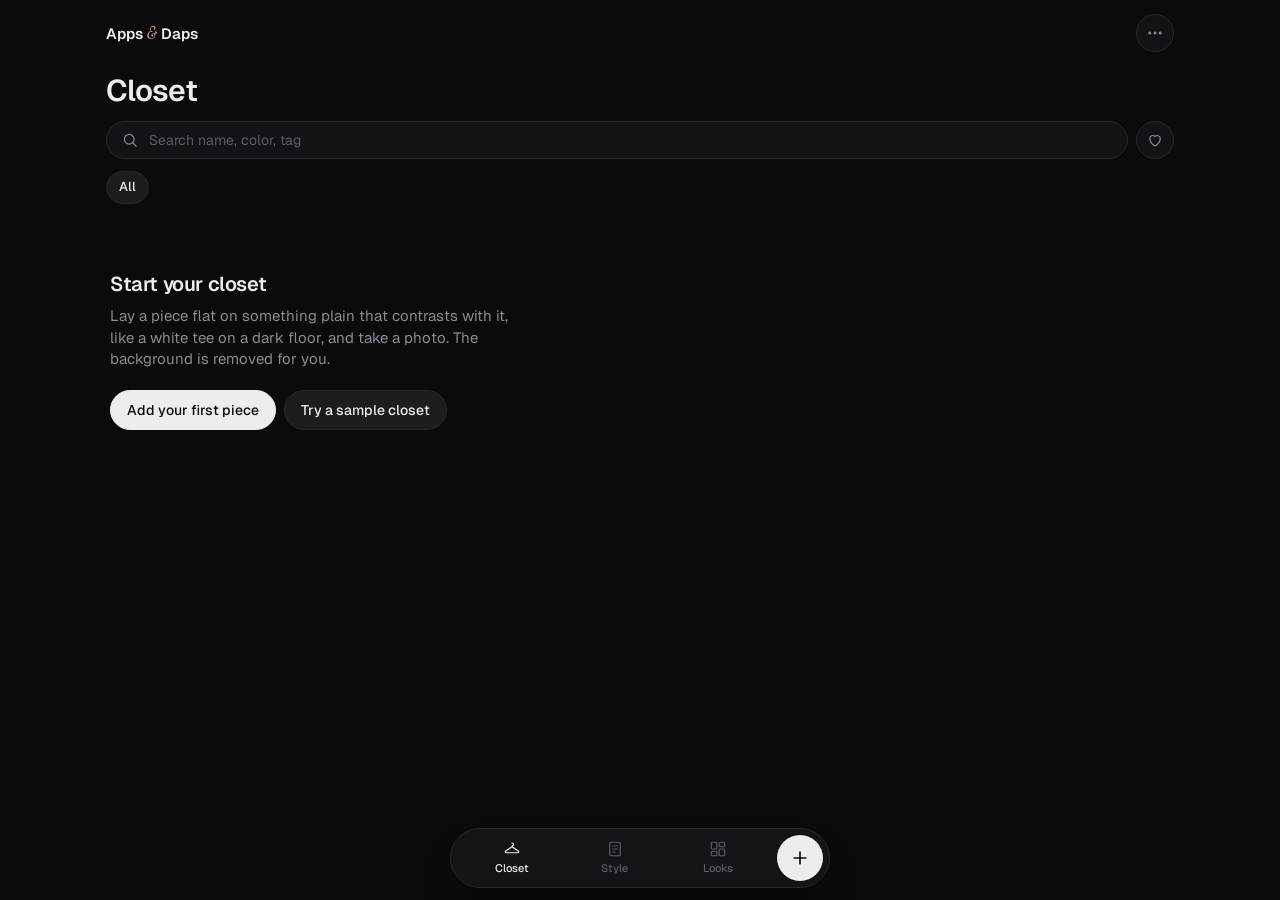
==== commit 99395a89: "Clean product redesign; jackets keep their insides; draw-to-mark tool - Redesign: near-black UI in G" ====
--- a/index.html
+++ b/index.html
@@ -5,7 +5,7 @@
   <meta name="viewport" content="width=device-width, initial-scale=1, viewport-fit=cover">
   <title>Apps &amp; Daps</title>
   <meta name="description" content="Snap your clothes, scroll your closet, style your outfits.">
-  <meta name="theme-color" content="#0f0e22">
+  <meta name="theme-color" content="#0b0b0e">
   <meta name="apple-mobile-web-app-capable" content="yes">
   <meta name="apple-mobile-web-app-status-bar-style" content="black-translucent">
   <meta name="apple-mobile-web-app-title" content="Apps &amp; Daps">
@@ -14,57 +14,71 @@
   <link rel="apple-touch-icon" href="icons/icon-192.png">
   <link rel="preconnect" href="https://fonts.googleapis.com">
   <link rel="preconnect" href="https://fonts.gstatic.com" crossorigin>
-  <link href="https://fonts.googleapis.com/css2?family=Big+Shoulders+Display:wght@700;800;900&family=DM+Sans:opsz,wght@9..40,400;9..40,500;9..40,700&family=DM+Serif+Display:ital@0;1&family=Yellowtail&display=swap" rel="stylesheet">
+  <link href="https://fonts.googleapis.com/css2?family=Geist:wght@400;500;600;700&family=Geist+Mono:wght@400;500&family=Instrument+Serif:ital@0;1&display=swap" rel="stylesheet">
   <link rel="stylesheet" href="styles.css">
 </head>
 <body>
+  <!-- line icons, referenced with <use href="#i-…"> -->
+  <svg width="0" height="0" style="position:absolute" aria-hidden="true">
+    <defs>
+      <symbol id="i-closet" viewBox="0 0 24 24"><path d="M12 4a2 2 0 0 1 2 2c0 1.2-2 1.6-2 3l8.4 5.6a1.4 1.4 0 0 1-.8 2.4H4.4a1.4 1.4 0 0 1-.8-2.4L12 9"/></symbol>
+      <symbol id="i-style" viewBox="0 0 24 24"><rect x="5" y="3" width="14" height="18" rx="2"/><path d="M9 8h6M9 12h6M9 16h3"/></symbol>
+      <symbol id="i-looks" viewBox="0 0 24 24"><rect x="3" y="3" width="7.5" height="9" rx="1.5"/><rect x="13.5" y="3" width="7.5" height="6" rx="1.5"/><rect x="3" y="15" width="7.5" height="6" rx="1.5"/><rect x="13.5" y="12" width="7.5" height="9" rx="1.5"/></symbol>
+      <symbol id="i-plus" viewBox="0 0 24 24"><path d="M12 5v14M5 12h14"/></symbol>
+      <symbol id="i-search" viewBox="0 0 24 24"><circle cx="11" cy="11" r="6.5"/><path d="m20 20-4.2-4.2"/></symbol>
+      <symbol id="i-heart" viewBox="0 0 24 24"><path d="M12 20s-7-4.4-7-10a4 4 0 0 1 7-2.6A4 4 0 0 1 19 10c0 5.6-7 10-7 10Z"/></symbol>
+      <symbol id="i-more" viewBox="0 0 24 24"><circle cx="5" cy="12" r="1.2"/><circle cx="12" cy="12" r="1.2"/><circle cx="19" cy="12" r="1.2"/></symbol>
+      <symbol id="i-camera" viewBox="0 0 24 24"><path d="M4 8.5A1.5 1.5 0 0 1 5.5 7h2l1.5-2h6l1.5 2h2A1.5 1.5 0 0 1 20 8.5v9a1.5 1.5 0 0 1-1.5 1.5h-13A1.5 1.5 0 0 1 4 17.5Z"/><circle cx="12" cy="13" r="3.2"/></symbol>
+      <symbol id="i-image" viewBox="0 0 24 24"><rect x="4" y="4" width="16" height="16" rx="2"/><circle cx="9" cy="9.5" r="1.5"/><path d="m20 15-4.5-4.5L6 20"/></symbol>
+      <symbol id="i-shuffle" viewBox="0 0 24 24"><path d="M4 7h3.5c4 0 5 10 9 10H20M4 17h3.5c1.6 0 2.7-1.6 3.6-3.5M14.4 9.5C15.3 8 16.2 7 17.5 7H20M17.5 4.5 20 7l-2.5 2.5M17.5 14.5 20 17l-2.5 2.5"/></symbol>
+    </defs>
+  </svg>
+
   <header class="masthead">
-    <div class="brand">
-      <span class="brand-star" aria-hidden="true">✦</span>
-      <h1>Apps <em>&amp;</em> Daps</h1>
-      <button id="menu-btn" class="menu-btn" aria-label="Backup &amp; settings">⋯</button>
-    </div>
-    <p class="tagline" id="tagline">your closet, but make it a mood board</p>
+    <p class="wordmark">Apps <em>&amp;</em> Daps</p>
+    <button id="menu-btn" class="icon-btn" aria-label="Backup and settings"><svg class="ico"><use href="#i-more"/></svg></button>
   </header>
 
   <main>
     <!-- CLOSET -->
-    <section id="view-closet" class="view is-active" aria-label="Closet">
+    <section id="view-closet" class="view is-active" aria-labelledby="closet-title">
+      <div class="view-head">
+        <h1 id="closet-title" class="view-title">Closet</h1>
+        <p id="closet-count" class="count"></p>
+      </div>
       <div class="toolbar">
         <label class="search">
-          <span aria-hidden="true">⌕</span>
-          <input id="search" type="search" placeholder="search name, color, tag…" autocomplete="off">
+          <svg class="ico" aria-hidden="true"><use href="#i-search"/></svg>
+          <input id="search" type="search" placeholder="Search name, color, tag" autocomplete="off">
         </label>
-        <button id="fav-toggle" class="chip chip-heart" aria-pressed="false" title="Favorites only">♥</button>
+        <button id="fav-toggle" class="icon-btn fav-toggle" aria-pressed="false" aria-label="Favorites only"><svg class="ico"><use href="#i-heart"/></svg></button>
       </div>
       <div id="closet-chips" class="chips" role="tablist" aria-label="Filter by category"></div>
-      <p id="closet-count" class="count"></p>
-      <div id="closet-grid" class="masonry"></div>
+      <div id="closet-grid" class="closet-grid"></div>
       <div id="closet-empty" class="empty" hidden>
-        <div class="empty-collage" aria-hidden="true"><span>👗</span><span>👟</span><span>🧥</span></div>
-        <h2>Your closet is a blank board</h2>
-        <p>Lay a piece flat on something plain that contrasts with it (white tee → dark floor), good light, snap it. The background cuts itself out.</p>
+        <h2>Start your closet</h2>
+        <p>Lay a piece flat on something plain that contrasts with it, like a white tee on a dark floor, and take a photo. The background is removed for you.</p>
         <div class="empty-actions">
-          <button class="btn btn-primary" data-action="add">Snap your first piece</button>
-          <button class="btn btn-ghost" data-action="samples">✨ Try a sample closet</button>
+          <button class="btn btn-primary" data-action="add">Add your first piece</button>
+          <button class="btn btn-ghost" data-action="samples">Try a sample closet</button>
         </div>
       </div>
     </section>
 
     <!-- BUILDER -->
-    <section id="view-builder" class="view" aria-label="Outfit builder">
-      <div class="builder-head">
-        <h2 class="section-title">Style <em>it</em></h2>
+    <section id="view-builder" class="view" aria-labelledby="style-title">
+      <div class="view-head">
+        <h1 id="style-title" class="view-title">Style</h1>
         <div class="builder-actions">
-          <button class="btn btn-ghost" id="shuffle-btn" title="Randomize an outfit">🎲 Shuffle</button>
-          <button class="btn btn-ghost" id="clear-btn">Clear</button>
-          <button class="btn btn-primary" id="save-outfit-btn">Save look</button>
+          <button class="btn btn-ghost btn-sm" id="shuffle-btn"><svg class="ico" aria-hidden="true"><use href="#i-shuffle"/></svg>Shuffle</button>
+          <button class="btn btn-ghost btn-sm" id="clear-btn">Clear</button>
+          <button class="btn btn-primary btn-sm" id="save-outfit-btn">Save look</button>
         </div>
       </div>
 
       <div class="board-wrap">
         <div id="board" class="board">
-          <p id="board-hint" class="board-hint">tap pieces below to put them on ↓<br><small>they snap into place · drag to nudge</small></p>
+          <p id="board-hint" class="board-hint">Tap pieces below to put them on.<br><span>They snap into place. Drag to nudge.</span></p>
         </div>
         <div id="piece-tools" class="piece-tools" hidden>
           <button class="btn btn-ghost btn-sm" data-tool="tuck" id="tool-tuck">Tuck in</button>
@@ -80,23 +94,24 @@
     </section>
 
     <!-- LOOKBOOK -->
-    <section id="view-outfits" class="view" aria-label="Lookbook">
-      <h2 class="section-title">The <em>lookbook</em></h2>
+    <section id="view-outfits" class="view" aria-labelledby="looks-title">
+      <div class="view-head">
+        <h1 id="looks-title" class="view-title">Looks</h1>
+      </div>
       <div id="outfit-grid" class="lookbook"></div>
       <div id="outfits-empty" class="empty" hidden>
-        <div class="empty-collage" aria-hidden="true"><span>✨</span><span>🪩</span><span>💋</span></div>
-        <h2>No looks saved yet</h2>
-        <p>Head to <strong>Style</strong>, pin a few pieces, and save the fit.</p>
+        <h2>No looks yet</h2>
+        <p>Put an outfit together in Style and save it here.</p>
         <button class="btn btn-primary" data-goto="builder">Start styling</button>
       </div>
     </section>
   </main>
 
   <nav class="tabbar" aria-label="Main">
-    <button class="tab is-active" data-goto="closet"><span class="tab-ico">◫</span>Closet</button>
-    <button class="tab-add" data-action="add" aria-label="Add a piece">+</button>
-    <button class="tab" data-goto="builder"><span class="tab-ico">✂</span>Style</button>
-    <button class="tab" data-goto="outfits"><span class="tab-ico">❦</span>Looks</button>
+    <button class="tab is-active" data-goto="closet"><svg class="ico" aria-hidden="true"><use href="#i-closet"/></svg>Closet</button>
+    <button class="tab" data-goto="builder"><svg class="ico" aria-hidden="true"><use href="#i-style"/></svg>Style</button>
+    <button class="tab" data-goto="outfits"><svg class="ico" aria-hidden="true"><use href="#i-looks"/></svg>Looks</button>
+    <button class="tab-add" data-action="add" aria-label="Add a piece"><svg class="ico" aria-hidden="true"><use href="#i-plus"/></svg></button>
   </nav>
 
   <!-- hidden file inputs -->
@@ -111,22 +126,23 @@
 
       <div class="photo-pick">
         <div id="photo-preview" class="photo-preview">
-          <span>no pic yet</span>
+          <span>No photo</span>
         </div>
         <div class="photo-buttons">
-          <button type="button" class="btn btn-primary" id="pick-camera">📸 Snap a pic</button>
-          <button type="button" class="btn btn-ghost" id="pick-library">🖼 Camera roll</button>
-          <label class="toggle"><input type="checkbox" id="auto-cut" checked> auto cut-out background</label>
+          <button type="button" class="btn btn-primary" id="pick-camera"><svg class="ico" aria-hidden="true"><use href="#i-camera"/></svg>Take photo</button>
+          <button type="button" class="btn btn-ghost" id="pick-library"><svg class="ico" aria-hidden="true"><use href="#i-image"/></svg>Choose photo</button>
+          <label class="toggle"><input type="checkbox" id="auto-cut" checked> Remove background</label>
         </div>
       </div>
       <div id="cut-actions" class="cut-actions" hidden>
-        <button type="button" class="btn btn-ghost btn-sm" id="touch-up">✂ Touch up cutout</button>
-        <button type="button" class="btn btn-ghost btn-sm" id="open-front-btn" hidden>🧥 Cut out the inside</button>
-      </div>
+        <button type="button" class="btn btn-ghost btn-sm" id="touch-up">Touch up cutout</button>
+        <button type="button" class="btn btn-ghost btn-sm" id="open-front-btn" hidden>Mark the inside for layering</button>
+      </div>
+      <p id="layer-note" class="field-hint layer-note" hidden></p>
 
       <label class="field">
-        <span>Name it</span>
-        <input id="f-name" type="text" placeholder="e.g. thrifted leather jacket" maxlength="60">
+        <span>Name</span>
+        <input id="f-name" type="text" placeholder="Thrifted leather jacket" maxlength="60">
       </label>
 
       <div class="field">
@@ -151,13 +167,13 @@
       </div>
 
       <label class="field">
-        <span>Tags <small>(comma separated)</small></span>
+        <span>Tags</span>
         <input id="f-tags" type="text" placeholder="vintage, date night, summer">
       </label>
 
       <div class="sheet-actions">
         <button type="button" class="btn btn-ghost" value="cancel" id="item-cancel">Cancel</button>
-        <button type="submit" class="btn btn-primary" id="item-save">Hang it up</button>
+        <button type="submit" class="btn btn-primary" id="item-save">Add to closet</button>
       </div>
     </form>
   </dialog>
@@ -166,26 +182,22 @@
   <dialog id="cut-dialog" class="sheet sheet-tall">
     <div class="detail cut-editor">
       <div class="cut-head">
-        <h2 class="sheet-title">Cut it <em>out</em></h2>
+        <h2 class="sheet-title" id="cut-title">Touch up</h2>
         <button class="btn btn-primary btn-sm" id="cut-done">Done</button>
       </div>
       <div class="cut-stage"><canvas id="cut-canvas"></canvas></div>
       <p id="cut-hint" class="cut-hint"></p>
-      <div id="cut-tools" class="chips chips-small cut-toolrow" role="radiogroup">
-        <button type="button" class="chip" data-tool="wand">🪄 Wand</button>
-        <button type="button" class="chip" data-tool="shape">✏️ Shape</button>
-        <button type="button" class="chip" data-tool="erase">🧽 Erase</button>
-        <button type="button" class="chip" data-tool="restore">🖌 Restore</button>
-      </div>
-      <div id="shape-actions" class="cut-actions" hidden>
-        <button type="button" class="btn btn-primary btn-sm" id="shape-cut">✂ Cut shape</button>
-        <button type="button" class="btn btn-ghost btn-sm" id="shape-clear">Clear points</button>
+      <div id="cut-tools" class="segmented" role="radiogroup" aria-label="Tool">
+        <button type="button" role="radio" data-tool="lasso">Draw</button>
+        <button type="button" role="radio" data-tool="wand">Tap</button>
+        <button type="button" role="radio" data-tool="erase">Erase</button>
+        <button type="button" role="radio" data-tool="restore">Restore</button>
       </div>
       <label class="slider"><span id="slider-label">Strength</span><input id="cut-slider" type="range" min="8" max="80" value="30"></label>
       <div class="cut-actions">
-        <button type="button" class="btn btn-ghost btn-sm" id="cut-auto">✨ Auto background</button>
-        <button type="button" class="btn btn-ghost btn-sm" id="cut-front">🧥 Open front</button>
-        <button type="button" class="btn btn-ghost btn-sm" id="cut-undo">↶ Undo</button>
+        <button type="button" class="btn btn-ghost btn-sm" id="cut-auto">Auto background</button>
+        <button type="button" class="btn btn-ghost btn-sm" id="cut-front">Auto-detect inside</button>
+        <button type="button" class="btn btn-ghost btn-sm" id="cut-undo">Undo</button>
         <button type="button" class="btn btn-ghost btn-sm" id="cut-reset">Start over</button>
       </div>
     </div>
@@ -196,11 +208,11 @@
     <form method="dialog">
       <div class="sheet-grip" aria-hidden="true"></div>
       <h2 class="sheet-title">Backup</h2>
-      <p class="sheet-copy">Your closet lives only on this device. Save a backup file now and then, or use one to move your closet to a new phone.</p>
-      <p id="storage-info" class="detail-small"></p>
+      <p class="sheet-copy">Your closet is stored only on this device. Save a backup file now and then, or use one to move your closet to a new phone.</p>
+      <p id="storage-info" class="count"></p>
       <div class="sheet-actions sheet-actions-col">
-        <button type="button" class="btn btn-primary" id="export-btn">⬇ Save backup file</button>
-        <button type="button" class="btn btn-ghost" id="import-btn">⬆ Restore from backup</button>
+        <button type="button" class="btn btn-primary" id="export-btn">Save backup file</button>
+        <button type="button" class="btn btn-ghost" id="import-btn">Restore from backup</button>
         <button type="button" class="btn btn-ghost danger" id="remove-samples" hidden>Remove sample pieces</button>
         <button class="btn btn-ghost" value="close">Close</button>
       </div>
@@ -212,17 +224,16 @@
   <dialog id="detail-dialog" class="sheet">
     <div class="sheet-grip" aria-hidden="true"></div>
     <div class="detail">
-      <div class="polaroid"><img id="d-img" alt=""><p id="d-caption" class="polaroid-caption"></p></div>
-      <div class="detail-meta">
-        <p id="d-meta" class="detail-line"></p>
-        <div id="d-tags" class="tag-row"></div>
-        <p id="d-used" class="detail-small"></p>
-      </div>
+      <div class="detail-stage"><img id="d-img" alt=""></div>
+      <h2 id="d-caption" class="detail-name"></h2>
+      <p id="d-meta" class="detail-line"></p>
+      <div id="d-tags" class="tag-row"></div>
+      <p id="d-used" class="count"></p>
       <div class="sheet-actions sheet-actions-wrap">
-        <button class="btn btn-ghost" id="d-fav">♡ Fave</button>
+        <button class="btn btn-ghost" id="d-fav">Favorite</button>
         <button class="btn btn-ghost" id="d-edit">Edit</button>
         <button class="btn btn-ghost danger" id="d-delete">Delete</button>
-        <button class="btn btn-primary" id="d-style">Style it ✂</button>
+        <button class="btn btn-primary" id="d-style">Style it</button>
       </div>
     </div>
   </dialog>
@@ -231,18 +242,18 @@
   <dialog id="save-dialog" class="sheet">
     <form method="dialog" id="save-form">
       <div class="sheet-grip" aria-hidden="true"></div>
-      <h2 class="sheet-title">Name this look</h2>
+      <h2 class="sheet-title">Save look</h2>
       <label class="field">
-        <span>Title</span>
-        <input id="o-name" type="text" placeholder="Sunday brunch, but make it jazz" maxlength="60">
+        <span>Name</span>
+        <input id="o-name" type="text" placeholder="Sunday brunch" maxlength="60">
       </label>
       <div class="field">
-        <span>Vibe</span>
+        <span>Occasion</span>
         <div id="o-vibe" class="chips chips-wrap"></div>
       </div>
       <div class="sheet-actions">
         <button type="button" class="btn btn-ghost" id="save-cancel">Cancel</button>
-        <button type="submit" class="btn btn-primary">Pin it</button>
+        <button type="submit" class="btn btn-primary">Save</button>
       </div>
     </form>
   </dialog>
@@ -250,10 +261,10 @@
   <!-- CONFIRM -->
   <dialog id="confirm-dialog" class="sheet sheet-small">
     <form method="dialog">
-      <h2 id="confirm-text" class="sheet-title"></h2>
+      <h2 id="confirm-text" class="sheet-title confirm-text"></h2>
       <div class="sheet-actions">
-        <button class="btn btn-ghost" value="no">Never mind</button>
-        <button class="btn btn-primary danger-fill" value="yes">Yes, do it</button>
+        <button class="btn btn-ghost" value="no">Cancel</button>
+        <button class="btn btn-primary danger-fill" value="yes">Confirm</button>
       </div>
     </form>
   </dialog>
--- a/styles.css
+++ b/styles.css
@@ -1,321 +1,185 @@
 /* ───────────────── tokens ─────────────────
-   Midnight jazz club: twilight-indigo sky, a brass spotlight on the stage,
-   neon-sign script, and blocky condensed title cards. */
+   Layout: a quiet product UI — near-black canvas, clothes float on their own with
+   no cards; one soft spotlight on the outfit stage is the only atmosphere. */
 :root {
   color-scheme: dark;
-  --night: #0f0e22;          /* page ground */
-  --dusk: #24204c;           /* top of the twilight sky */
-  --surface: #1b1934;        /* cards */
-  --surface-2: #26234a;      /* inputs, raised controls */
-  --stage: #36316c;          /* spotlight center behind clothes */
-  --line: #36325f;
-  --cream: #f3e7d3;          /* text */
-  --muted: #a59fc6;
-  --brass: #f2b84b;          /* primary action, active state */
-  --coral: #ff5e4d;          /* neon sign */
-  --lilac: #b9a6ff;          /* twilight accent */
-  --teal: #5cc8bb;
-  --on-bright: #120f26;      /* text on brass / coral */
-
-  --radius: 16px;
-  --shadow: 0 1px 0 rgba(255, 255, 255, .04) inset, 0 14px 30px -16px rgba(0, 0, 0, .8);
-  --display: "Big Shoulders Display", "Oswald", "Arial Narrow", Impact, sans-serif;
-  --serif: "DM Serif Display", Georgia, "Times New Roman", serif;
-  --neon: "Yellowtail", "Brush Script MT", cursive;
-  --body: "DM Sans", system-ui, -apple-system, "Segoe UI", sans-serif;
-  --checker: repeating-conic-gradient(#2c2852 0 25%, #1f1c3c 0 50%) 0 0 / 16px 16px;
-  --spot: radial-gradient(ellipse 80% 70% at 50% 30%, var(--stage), var(--surface) 78%);
-
-  --tabbar-h: 74px;
+  --bg: #0b0b0e;
+  --surface: #131317;
+  --surface-2: #1c1c21;
+  --line: #27272e;
+  --text: #ededef;
+  --muted: #8b8b95;
+  --faint: #5c5c66;
+  --accent: #d9bb8f;        /* champagne, used sparingly */
+  --danger: #ff6b5e;
+  --on-light: #0b0b0e;
+
+  --sans: "Geist", ui-sans-serif, system-ui, -apple-system, "Segoe UI", sans-serif;
+  --serif: "Instrument Serif", "Iowan Old Style", Georgia, serif;
+  --mono: "Geist Mono", ui-monospace, "SF Mono", Menlo, monospace;
+
+  --radius: 14px;
+  --stage: radial-gradient(ellipse 75% 60% at 50% 22%, #24232b 0%, #16161b 55%, #111115 100%);
+  --checker: repeating-conic-gradient(#202026 0 25%, #18181d 0 50%) 0 0 / 14px 14px;
+  --tabbar-h: 72px;
   --safe-b: env(safe-area-inset-bottom, 0px);
 }
 
 * { box-sizing: border-box; }
 html, body { margin: 0; }
 body {
-  font-family: var(--body);
-  color: var(--cream);
-  background-color: var(--night);
-  /* stars, a warm streetlamp glow, the twilight sky, and a little film grain */
-  background-image:
-    url("data:image/svg+xml,%3Csvg xmlns='http://www.w3.org/2000/svg' width='240' height='240'%3E%3Cg fill='%23f3e7d3'%3E%3Ccircle cx='20' cy='30' r='.9' opacity='.7'/%3E%3Ccircle cx='140' cy='14' r='.6' opacity='.5'/%3E%3Ccircle cx='200' cy='80' r='1.1' opacity='.6'/%3E%3Ccircle cx='90' cy='110' r='.6' opacity='.4'/%3E%3Ccircle cx='170' cy='170' r='.8' opacity='.5'/%3E%3Ccircle cx='40' cy='200' r='.7' opacity='.4'/%3E%3Ccircle cx='120' cy='220' r='.5' opacity='.35'/%3E%3C/g%3E%3C/svg%3E"),
-    radial-gradient(circle at 85% 6%, rgba(242, 184, 75, .18), transparent 30%),
-    radial-gradient(circle at 8% 40%, rgba(185, 166, 255, .10), transparent 35%),
-    linear-gradient(180deg, var(--dusk) 0%, var(--night) 55%),
-    url("data:image/svg+xml,%3Csvg xmlns='http://www.w3.org/2000/svg' width='160' height='160'%3E%3Cfilter id='n'%3E%3CfeTurbulence type='fractalNoise' baseFrequency='.9' numOctaves='2' stitchTiles='stitch'/%3E%3CfeColorMatrix values='0 0 0 0 1 0 0 0 0 1 0 0 0 0 1 0 0 0 .05 0'/%3E%3C/filter%3E%3Crect width='100%25' height='100%25' filter='url(%23n)'/%3E%3C/svg%3E");
-  background-attachment: fixed;
+  font-family: var(--sans);
+  font-size: 15px;
+  line-height: 1.45;
+  color: var(--text);
+  background: var(--bg);
   min-height: 100dvh;
-  padding-bottom: calc(var(--tabbar-h) + var(--safe-b) + 16px);
+  padding-bottom: calc(var(--tabbar-h) + var(--safe-b) + 20px);
+  -webkit-font-smoothing: antialiased;
   -webkit-tap-highlight-color: transparent;
   overflow-x: hidden;
 }
 button, input { font: inherit; color: inherit; }
 button { cursor: pointer; }
-:focus-visible { outline: 2px solid var(--brass); outline-offset: 2px; }
+:focus-visible { outline: 2px solid var(--accent); outline-offset: 2px; }
 img { display: block; max-width: 100%; }
 [hidden] { display: none !important; }
-
-/* ───────────────── masthead ───────────────── */
+.ico { width: 18px; height: 18px; fill: none; stroke: currentColor; stroke-width: 1.6; stroke-linecap: round; stroke-linejoin: round; flex: none; }
+
+/* ───────────────── masthead + view headers ───────────────── */
 .masthead {
-  padding: calc(18px + env(safe-area-inset-top, 0px)) 16px 6px;
+  display: flex;
+  align-items: center;
+  justify-content: space-between;
+  padding: calc(14px + env(safe-area-inset-top, 0px)) 16px 0;
   max-width: 1100px;
   margin: 0 auto;
 }
-.brand { display: flex; align-items: center; gap: 10px; }
-.brand h1 {
-  margin: 0;
-  font-family: var(--display);
-  font-weight: 900;
-  font-size: clamp(2.3rem, 9vw, 3.6rem);
-  text-transform: uppercase;
-  letter-spacing: .01em;
-  line-height: .9;
-}
-.brand h1 em {
-  font-family: var(--neon);
-  font-style: normal;
-  font-weight: 400;
-  text-transform: none;
-  color: var(--coral);
-  padding: 0 .06em;
-  text-shadow: 0 0 6px rgba(255, 94, 77, .9), 0 0 22px rgba(255, 94, 77, .55);
-  animation: buzz 7s steps(1) infinite;
-}
-@keyframes buzz {
-  0%, 92%, 100% { opacity: 1; }
-  93% { opacity: .55; }
-  94% { opacity: 1; }
-  96% { opacity: .7; }
-}
-.brand-star {
-  color: var(--brass);
-  font-size: 1.5rem;
-  text-shadow: 0 0 10px rgba(242, 184, 75, .7);
-  animation: twinkle 4s ease-in-out infinite;
-}
-@keyframes twinkle {
-  0%, 100% { transform: rotate(0) scale(1); }
-  50% { transform: rotate(45deg) scale(1.15); }
-}
-.tagline {
-  margin: 6px 0 0 2px;
-  font-family: var(--neon);
-  font-size: 1.35rem;
-  color: var(--lilac);
-  text-shadow: 0 0 12px rgba(185, 166, 255, .45);
-}
+.wordmark { margin: 0; font-weight: 600; font-size: 15px; letter-spacing: -.01em; }
+.wordmark em { font-family: var(--serif); font-style: italic; font-weight: 400; font-size: 18px; color: var(--accent); padding: 0 1px; }
 
 main { max-width: 1100px; margin: 0 auto; padding: 0 16px; }
-.view { display: none; animation: fadeUp .35s ease both; }
+.view { display: none; animation: fadeIn .25s ease both; }
 .view.is-active { display: block; }
-@keyframes fadeUp { from { opacity: 0; transform: translateY(8px); } }
-
-.section-title {
-  font-family: var(--display);
-  font-weight: 900;
-  font-size: 2.2rem;
-  text-transform: uppercase;
-  letter-spacing: .02em;
-  margin: 12px 0 12px;
-  line-height: 1;
-  text-wrap: balance;
-}
-.section-title em {
-  font-family: var(--neon);
-  font-style: normal;
-  font-weight: 400;
-  text-transform: none;
-  color: var(--lilac);
-  font-size: 1.05em;
-  text-shadow: 0 0 14px rgba(185, 166, 255, .5);
-}
-
-/* ───────────────── buttons + chips ───────────────── */
+@keyframes fadeIn { from { opacity: 0; } }
+
+.view-head { display: flex; align-items: baseline; justify-content: space-between; flex-wrap: wrap; gap: 8px 12px; margin: 22px 0 14px; }
+.view-title { margin: 0; font-weight: 600; font-size: 30px; letter-spacing: -.03em; line-height: 1.1; }
+.count { margin: 0; font-family: var(--mono); font-size: 12px; color: var(--muted); letter-spacing: .02em; }
+
+/* ───────────────── buttons, chips, controls ───────────────── */
 .btn {
-  border: 1.5px solid var(--line);
-  border-radius: 10px;
-  padding: 10px 18px;
-  font-weight: 700;
-  font-size: .95rem;
+  display: inline-flex; align-items: center; justify-content: center; gap: 8px;
+  height: 40px;
+  border: 1px solid var(--line);
+  border-radius: 999px;
+  padding: 0 16px;
+  font-weight: 500;
+  font-size: 14px;
   background: transparent;
-  transition: transform .12s ease, background .2s, box-shadow .2s;
+  transition: background .15s, border-color .15s, transform .1s;
   white-space: nowrap;
 }
-.btn:active { transform: scale(.96); }
-.btn-primary {
-  background: var(--brass);
-  border-color: var(--brass);
-  color: var(--on-bright);
-  box-shadow: 3px 3px 0 var(--coral);
-}
-.btn-primary:hover { box-shadow: 4px 4px 0 var(--lilac); }
+.btn:active { transform: scale(.97); }
+.btn-primary { background: var(--text); border-color: var(--text); color: var(--on-light); }
+.btn-primary:hover { background: #fff; }
 .btn-ghost { background: var(--surface-2); }
-.btn-ghost:hover { border-color: var(--muted); }
-.btn.danger { color: var(--coral); border-color: rgba(255, 94, 77, .5); }
-.btn.danger-fill { background: var(--coral); border-color: var(--coral); color: var(--on-bright); box-shadow: 3px 3px 0 var(--brass); }
-.btn:disabled { opacity: .4; }
-
-.chips {
-  display: flex;
-  gap: 8px;
-  overflow-x: auto;
-  padding: 4px 2px 10px;
-  scrollbar-width: none;
-}
+.btn-ghost:hover { border-color: #3a3a43; }
+.btn-sm { height: 34px; padding: 0 13px; font-size: 13px; }
+.btn.danger { color: var(--danger); }
+.btn.danger-fill { background: var(--danger); border-color: var(--danger); color: var(--on-light); }
+.btn:disabled { opacity: .35; }
+
+.icon-btn {
+  display: grid; place-items: center;
+  width: 38px; height: 38px;
+  border-radius: 999px;
+  border: 1px solid var(--line);
+  background: var(--surface);
+  color: var(--muted);
+}
+.icon-btn:hover { color: var(--text); }
+.fav-toggle[aria-pressed="true"] { color: var(--accent); border-color: #4a4235; }
+.fav-toggle[aria-pressed="true"] .ico { fill: currentColor; }
+
+.chips { display: flex; gap: 4px; overflow-x: auto; padding: 2px 0 12px; scrollbar-width: none; }
 .chips::-webkit-scrollbar { display: none; }
-.chips-wrap { flex-wrap: wrap; overflow: visible; }
+.chips-wrap { flex-wrap: wrap; overflow: visible; gap: 6px; }
 .chip {
   flex: none;
-  border: 1.5px solid var(--line);
-  background: var(--surface);
-  border-radius: 8px;
-  padding: 7px 13px;
-  font-size: .82rem;
-  font-weight: 700;
-  letter-spacing: .06em;
-  text-transform: uppercase;
-  transition: all .15s ease;
-}
-.chip[aria-pressed="true"], .chip[aria-checked="true"] {
-  background: var(--coral);
-  border-color: var(--coral);
-  color: var(--on-bright);
-  transform: rotate(-2deg);
-}
-.chips-small .chip { padding: 5px 10px; font-size: .74rem; }
-.chip-heart { font-size: 1.05rem; padding: 7px 13px; color: var(--coral); }
-
-/* ───────────────── closet ───────────────── */
-.toolbar { display: flex; gap: 8px; margin: 10px 0 6px; }
+  border: 1px solid transparent;
+  background: transparent;
+  color: var(--muted);
+  border-radius: 999px;
+  padding: 6px 12px;
+  font-size: 13px;
+  font-weight: 500;
+  transition: color .15s, background .15s;
+}
+.chip:hover { color: var(--text); }
+.chip[aria-pressed="true"], .chip[aria-checked="true"] { background: var(--surface-2); border-color: var(--line); color: var(--text); }
+.chips-wrap .chip { border-color: var(--line); }
+.chips-small .chip { padding: 5px 10px; font-size: 12px; }
+
+.segmented { display: flex; padding: 3px; gap: 2px; background: var(--surface-2); border: 1px solid var(--line); border-radius: 999px; margin: 6px 0 12px; }
+.segmented button { flex: 1; border: 0; background: transparent; color: var(--muted); border-radius: 999px; padding: 7px 0; font-size: 13px; font-weight: 500; }
+.segmented button[aria-checked="true"] { background: var(--text); color: var(--on-light); }
+
+/* ───────────────── closet: just the clothes ───────────────── */
+.toolbar { display: flex; gap: 8px; margin-bottom: 10px; }
 .search {
   flex: 1;
-  display: flex;
-  align-items: center;
-  gap: 8px;
+  display: flex; align-items: center; gap: 8px;
+  height: 38px;
   background: var(--surface);
-  border: 1.5px solid var(--line);
-  border-radius: 10px;
+  border: 1px solid var(--line);
+  border-radius: 999px;
   padding: 0 14px;
-}
-.search span { color: var(--muted); font-size: 1.15rem; }
-.search input {
-  flex: 1;
-  border: 0;
-  background: transparent;
-  padding: 10px 0;
-  outline: none;
-  min-width: 0;
-}
-.search input::placeholder { color: var(--muted); }
-.search:focus-within { border-color: var(--brass); }
-.count {
-  margin: 0 0 12px 2px;
-  font-family: var(--neon);
-  font-size: 1.2rem;
   color: var(--muted);
 }
-
-.masonry { columns: 2 150px; column-gap: 12px; }
-@media (min-width: 640px) { .masonry { columns: 3 180px; column-gap: 16px; } }
-@media (min-width: 960px) { .masonry { columns: 4 200px; } }
+.search input { flex: 1; border: 0; background: transparent; outline: none; min-width: 0; color: var(--text); font-size: 14px; }
+.search input::placeholder { color: var(--faint); }
+.search:focus-within { border-color: #3a3a43; }
+
+.closet-grid { display: grid; grid-template-columns: repeat(3, minmax(0, 1fr)); gap: 18px 10px; padding-top: 6px; }
+@media (min-width: 640px) { .closet-grid { grid-template-columns: repeat(4, minmax(0, 1fr)); gap: 26px 18px; } }
+@media (min-width: 960px) { .closet-grid { grid-template-columns: repeat(6, minmax(0, 1fr)); } }
 
 .pin {
   position: relative;
-  break-inside: avoid;
-  margin: 0 0 12px;
-  background: var(--surface);
-  border-radius: var(--radius);
-  box-shadow: var(--shadow);
-  overflow: hidden;
+  aspect-ratio: 3 / 4;
+  max-width: 100%;
+  border: 0;
+  padding: 4px;
+  background: transparent;
+  display: grid; place-items: center;
   cursor: pointer;
-  border: 1px solid var(--line);
-  padding: 0;
-  width: 100%;
-  text-align: left;
-  transition: transform .2s ease, border-color .2s ease;
-  animation: popIn .4s ease both;
-}
-@keyframes popIn { from { opacity: 0; transform: translateY(10px) scale(.98); } }
-.pin:hover { transform: translateY(-3px) rotate(-.5deg); border-color: var(--muted); }
-.pin img { width: 100%; height: auto; background: var(--surface-2); }
-.pin.is-cut img { padding: 16px 12px 6px; background: var(--spot); object-fit: contain; }
-.pin-label { padding: 9px 12px 11px; }
-.pin-name {
-  margin: 0;
-  font-family: var(--serif);
-  font-style: italic;
-  font-weight: 400;
-  font-size: 1.05rem;
-  line-height: 1.15;
-}
-.pin-sub { margin: 3px 0 0; font-size: .7rem; font-weight: 700; letter-spacing: .08em; text-transform: uppercase; color: var(--muted); display: flex; align-items: center; gap: 6px; }
-.dot { width: 10px; height: 10px; border-radius: 50%; border: 1px solid rgba(255, 255, 255, .25); flex: none; }
-.pin-fav {
-  position: absolute; top: 8px; right: 8px;
-  background: var(--night);
-  color: var(--coral);
-  width: 28px; height: 28px; border-radius: 50%;
-  display: grid; place-items: center; font-size: .95rem;
-  text-shadow: 0 0 8px rgba(255, 94, 77, .7);
-}
-/* tape on some pins, like a mood board */
-.pin:nth-child(3n+1)::before {
-  content: "";
-  position: absolute;
-  top: -4px; left: 50%;
-  width: 64px; height: 20px;
-  transform: translateX(-50%) rotate(-4deg);
-  background: repeating-linear-gradient(45deg, rgba(242, 184, 75, .55) 0 6px, rgba(255, 94, 77, .45) 6px 12px);
-  z-index: 2;
-  border-radius: 2px;
-}
-.pin:nth-child(5n+3)::before {
-  content: "";
-  position: absolute;
-  top: -3px; left: 10px;
-  width: 52px; height: 18px;
-  transform: rotate(-12deg);
-  background: rgba(185, 166, 255, .45);
-  z-index: 2;
-}
-
-/* empty states */
-.empty { text-align: center; padding: 30px 12px 10px; }
-.empty h2 { font-family: var(--display); font-weight: 800; text-transform: uppercase; letter-spacing: .02em; font-size: 1.8rem; margin: 18px 0 6px; text-wrap: balance; }
-.empty p { color: var(--muted); margin: 0 auto 18px; max-width: 34ch; line-height: 1.5; }
-.empty-actions { display: flex; flex-wrap: wrap; gap: 10px; justify-content: center; }
-.empty-collage { display: flex; justify-content: center; gap: 0; }
-.empty-collage span {
-  display: grid; place-items: center;
-  width: 84px; height: 100px;
-  background: var(--spot);
-  border: 1px solid var(--line);
-  border-radius: 12px;
-  box-shadow: var(--shadow);
-  font-size: 2.4rem;
-  margin: 0 -8px;
-}
-.empty-collage span:nth-child(1) { transform: rotate(-9deg); }
-.empty-collage span:nth-child(2) { transform: translateY(-10px) rotate(3deg); z-index: 1; }
-.empty-collage span:nth-child(3) { transform: rotate(10deg); }
+  border-radius: 10px;
+  transition: transform .2s ease;
+  animation: fadeIn .3s ease both;
+}
+.pin:hover { transform: translateY(-2px); }
+.pin:active { transform: scale(.97); }
+.pin img { max-width: 100%; max-height: 100%; object-fit: contain; border-radius: 8px; filter: drop-shadow(0 10px 14px rgba(0, 0, 0, .55)); }
+.pin.is-cut img { border-radius: 0; }
+.pin-fav { position: absolute; top: 4px; right: 4px; width: 6px; height: 6px; border-radius: 50%; background: var(--accent); }
+
+.empty { padding: 48px 4px 10px; max-width: 420px; }
+.empty h2 { font-weight: 600; font-size: 20px; letter-spacing: -.02em; margin: 0 0 6px; }
+.empty p { color: var(--muted); margin: 0 0 20px; }
+.empty-actions { display: flex; flex-wrap: wrap; gap: 8px; }
 
 /* ───────────────── builder ───────────────── */
-.builder-head { display: flex; flex-wrap: wrap; align-items: center; justify-content: space-between; gap: 6px 12px; }
-.builder-actions { display: flex; gap: 8px; flex-wrap: wrap; }
-.builder-actions .btn { padding: 8px 14px; font-size: .88rem; }
-
-.board-wrap { position: relative; width: min(520px, 100%, max(250px, 36dvh)); margin: 8px auto 0; }
-/* the stage: a brass spotlight from above, a dark floor below */
+.builder-actions { display: flex; gap: 6px; flex-wrap: wrap; }
+
+.board-wrap { position: relative; width: min(500px, 100%, max(250px, 37dvh)); margin: 0 auto; }
 .board {
   position: relative;
   aspect-ratio: 3 / 4;
   max-width: 100%;
-  border-radius: 18px;
-  background:
-    radial-gradient(ellipse 70% 55% at 50% -5%, rgba(242, 184, 75, .28), transparent 70%),
-    linear-gradient(180deg, transparent 84%, rgba(0, 0, 0, .35) 84%, rgba(0, 0, 0, .15)),
-    radial-gradient(ellipse 90% 80% at 50% 40%, var(--stage), var(--surface) 80%);
-  box-shadow: var(--shadow), inset 0 0 0 1px var(--line);
+  border-radius: 20px;
+  background: var(--stage);
+  box-shadow: inset 0 0 0 1px rgba(255, 255, 255, .04);
   overflow: hidden;
   touch-action: none;
   user-select: none;
@@ -325,321 +189,229 @@
   position: absolute; inset: 0;
   display: grid; place-content: center;
   text-align: center;
-  font-family: var(--neon);
-  font-size: 1.6rem;
-  color: var(--lilac);
-  text-shadow: 0 0 12px rgba(185, 166, 255, .45);
   margin: 0;
   pointer-events: none;
-  line-height: 1.25;
-}
-.board-hint small { font-size: 1.1rem; color: var(--muted); text-shadow: none; }
+  font-size: 14px;
+  color: var(--muted);
+}
+.board-hint span { font-family: var(--mono); font-size: 11px; color: var(--faint); }
 
 .piece {
   position: absolute;
-  transform-origin: center;
   touch-action: none;
   cursor: grab;
-  /* a faint rim light keeps dark clothes from melting into the stage */
-  filter: drop-shadow(0 0 1px rgba(243, 231, 211, .35)) drop-shadow(0 10px 12px rgba(0, 0, 0, .55));
-}
-.piece img { width: 100%; height: auto; border-radius: 10px; pointer-events: none; -webkit-user-drag: none; }
-.piece.is-selected img { outline: 2px dashed var(--brass); outline-offset: 4px; }
+  filter: drop-shadow(0 0 .6px rgba(255, 255, 255, .28)) drop-shadow(0 10px 14px rgba(0, 0, 0, .55));
+}
+.piece img { width: 100%; height: auto; border-radius: 8px; pointer-events: none; -webkit-user-drag: none; }
 .piece.is-cut img { border-radius: 0; }
-.piece.is-cut.is-selected img { outline: none; }
-.piece.is-cut.is-selected { outline: 2px dashed var(--brass); outline-offset: 4px; border-radius: 6px; }
+.piece.is-selected { outline: 1px solid rgba(217, 187, 143, .7); outline-offset: 6px; border-radius: 6px; }
 .piece:active { cursor: grabbing; }
 
-.piece-tools {
-  display: flex;
-  justify-content: center;
-  flex-wrap: wrap;
-  gap: 8px;
-  margin: 10px auto 0;
-}
-
-.drawer {
-  margin: 14px -16px 0;
-  padding: 10px 16px 6px;
-  background: rgba(8, 7, 26, .55);
-  border-top: 1px solid var(--line);
-  border-bottom: 1px solid var(--line);
-}
-.strip {
-  display: flex;
-  gap: 10px;
-  overflow-x: auto;
-  padding: 4px 2px 12px;
-  scroll-snap-type: x proximity;
-}
+.piece-tools { display: flex; justify-content: center; flex-wrap: wrap; gap: 6px; margin: 12px auto 0; }
+
+.drawer { margin: 16px -16px 0; padding: 12px 16px 4px; border-top: 1px solid var(--line); }
+.strip { display: flex; gap: 6px; overflow-x: auto; padding: 4px 0 10px; scroll-snap-type: x proximity; scrollbar-width: none; }
+.strip::-webkit-scrollbar { display: none; }
 .strip-item {
   position: relative;
   flex: none;
-  width: 92px; height: 112px;
-  border: 1px solid var(--line); padding: 6px;
-  background: var(--spot);
-  border-radius: 12px;
-  box-shadow: var(--shadow);
+  width: 78px; height: 96px;
+  border: 0; padding: 6px 4px 12px;
+  background: transparent;
   scroll-snap-align: start;
   display: grid; place-items: center;
-  outline: 2px solid transparent;
-  outline-offset: -2px;
-  transition: transform .15s ease;
-}
-.strip-item.is-on { outline-color: var(--brass); }
-.strip-item.is-on::after {
-  content: "✓";
-  position: absolute; top: 5px; right: 5px;
-  width: 20px; height: 20px; border-radius: 50%;
-  background: var(--brass); color: var(--on-bright);
-  font-size: .72rem; font-weight: 700;
-  display: grid; place-items: center;
-}
-.strip-item:active { transform: scale(.94) rotate(-2deg); }
-.strip-item img { max-width: 100%; max-height: 100%; object-fit: contain; border-radius: 6px; }
-.strip-empty { font-family: var(--neon); font-size: 1.25rem; color: var(--muted); padding: 18px 4px; }
+  border-radius: 10px;
+  transition: transform .15s ease, background .15s;
+}
+.strip-item img { max-width: 100%; max-height: 100%; object-fit: contain; border-radius: 6px; filter: drop-shadow(0 6px 8px rgba(0, 0, 0, .5)); }
+
+.strip-item.is-on::after { content: ""; position: absolute; bottom: 4px; left: 50%; width: 4px; height: 4px; margin-left: -2px; border-radius: 50%; background: var(--accent); }
+.strip-item:active { transform: scale(.94); }
+.strip-empty { font-size: 13px; color: var(--muted); padding: 18px 0; }
 
 /* ───────────────── lookbook ───────────────── */
-.lookbook {
-  display: grid;
-  grid-template-columns: repeat(auto-fill, minmax(150px, 1fr));
-  gap: 16px;
-}
-.look {
-  position: relative;
-  min-width: 0;
-  background: var(--surface);
-  border: 1px solid var(--line);
-  border-radius: var(--radius);
-  box-shadow: var(--shadow);
-  padding: 10px 10px 12px;
-  cursor: pointer;
-  text-align: left;
-  animation: popIn .4s ease both;
-  transition: transform .2s ease;
-}
-.look:nth-child(odd) { transform: rotate(-1.2deg); }
-.look:nth-child(even) { transform: rotate(1deg); }
-.look:hover { transform: rotate(0) translateY(-3px); }
+.lookbook { display: grid; grid-template-columns: repeat(auto-fill, minmax(150px, 1fr)); gap: 22px 14px; }
+.look { position: relative; min-width: 0; cursor: pointer; animation: fadeIn .3s ease both; }
 .look .mini-board {
   position: relative;
   aspect-ratio: 3 / 4;
   max-width: 100%;
-  border-radius: 10px;
-  background:
-    radial-gradient(ellipse 70% 55% at 50% -5%, rgba(242, 184, 75, .25), transparent 70%),
-    radial-gradient(ellipse 90% 80% at 50% 40%, var(--stage), var(--night) 85%);
+  border-radius: 16px;
+  background: var(--stage);
   overflow: hidden;
   pointer-events: none;
-}
-.look .mini-board .piece { filter: drop-shadow(0 0 .5px rgba(243, 231, 211, .35)) drop-shadow(0 4px 5px rgba(0, 0, 0, .5)); }
-.look .mini-board .piece img { border-radius: 4px; }
+  transition: transform .2s ease;
+}
+.look:hover .mini-board { transform: translateY(-2px); }
+.look .mini-board .piece { filter: drop-shadow(0 0 .4px rgba(255, 255, 255, .28)) drop-shadow(0 4px 6px rgba(0, 0, 0, .5)); }
+.look .mini-board .piece img { border-radius: 3px; }
 .look .mini-board .piece.is-cut img { border-radius: 0; }
-.look-name {
-  margin: 10px 2px 0;
-  font-family: var(--serif);
-  font-style: italic;
-  font-size: 1.1rem;
-  line-height: 1.15;
-  padding-right: 34px;
-}
-.look-vibe {
-  display: inline-block;
-  margin: 7px 2px 0;
-  font-size: .68rem;
-  font-weight: 700;
-  letter-spacing: .1em;
-  text-transform: uppercase;
-  padding: 3px 9px;
-  border-radius: 6px;
-  background: var(--brass);
-  color: var(--on-bright);
-}
+.look-name { margin: 10px 30px 0 2px; font-weight: 500; font-size: 14px; letter-spacing: -.01em; line-height: 1.3; }
+.look-vibe { display: block; margin: 2px 2px 0; font-family: var(--mono); font-size: 11px; color: var(--muted); }
 .look-del {
-  position: absolute; bottom: 12px; right: 12px;
-  width: 30px; height: 30px; border-radius: 50%;
-  border: 1px solid var(--line);
-  background: var(--surface-2);
-  color: var(--coral);
-  font-weight: 700;
-  z-index: 3;
-}
+  position: absolute; bottom: 4px; right: 0;
+  width: 26px; height: 26px; border-radius: 999px;
+  border: 0; background: transparent; color: var(--faint);
+  font-size: 15px;
+}
+.look-del:hover { color: var(--danger); }
 
 /* ───────────────── tab bar ───────────────── */
 .tabbar {
   position: fixed;
   left: 50%;
-  bottom: calc(10px + var(--safe-b));
+  bottom: calc(12px + var(--safe-b));
   transform: translateX(-50%);
-  width: min(440px, calc(100% - 24px));
-  height: 64px;
+  width: min(380px, calc(100% - 32px));
+  height: 60px;
   display: grid;
-  grid-template-columns: 1fr auto 1fr 1fr;
+  grid-template-columns: 1fr 1fr 1fr auto;
   align-items: center;
-  background: rgba(8, 7, 22, .92);
-  backdrop-filter: blur(10px);
-  border: 1px solid var(--line);
-  color: var(--cream);
-  border-radius: 20px;
-  box-shadow: 0 16px 30px -12px rgba(0, 0, 0, .9);
-  padding: 0 8px;
+  gap: 2px;
+  background: rgba(22, 22, 27, .82);
+  backdrop-filter: blur(18px) saturate(1.4);
+  -webkit-backdrop-filter: blur(18px) saturate(1.4);
+  border: 1px solid var(--line);
+  border-radius: 999px;
+  box-shadow: 0 20px 40px -18px rgba(0, 0, 0, .9);
+  padding: 0 6px 0 10px;
   z-index: 20;
 }
 .tab {
-  border: 0; background: transparent; color: var(--muted);
-  display: flex; flex-direction: column; align-items: center; gap: 2px;
-  font-family: var(--display); font-size: .85rem; font-weight: 800; letter-spacing: .1em; text-transform: uppercase;
-  padding: 8px 0;
-}
-.tab-ico { font-family: var(--body); font-size: 1.2rem; line-height: 1; }
-.tab.is-active { color: var(--brass); text-shadow: 0 0 10px rgba(242, 184, 75, .5); }
+  border: 0; background: transparent; color: var(--faint);
+  display: flex; flex-direction: column; align-items: center; gap: 3px;
+  font-size: 11px; font-weight: 500;
+  padding: 6px 0;
+}
+.tab.is-active { color: var(--text); }
 .tab-add {
-  width: 58px; height: 58px;
-  margin: -26px 10px 0;
-  border-radius: 50%;
-  border: 3px solid var(--night);
-  background: var(--coral);
-  color: var(--on-bright);
-  font-size: 2rem;
-  font-weight: 700;
-  line-height: 1;
-  box-shadow: 0 0 22px rgba(255, 94, 77, .55);
+  display: grid; place-items: center;
+  width: 46px; height: 46px;
+  margin-left: 6px;
+  border-radius: 999px;
+  border: 0;
+  background: var(--text);
+  color: var(--on-light);
   transition: transform .15s ease;
 }
-.tab-add:active { transform: scale(.92) rotate(90deg); }
+.tab-add .ico { width: 20px; height: 20px; stroke-width: 2; }
+.tab-add:active { transform: scale(.92); }
 
 /* ───────────────── sheets ───────────────── */
 dialog.sheet {
   border: 1px solid var(--line);
   border-bottom: 0;
   padding: 0;
-  width: min(560px, 100%);
+  width: min(540px, 100%);
   max-width: 100%;
   max-height: 92dvh;
   margin: auto auto 0;
   border-radius: 22px 22px 0 0;
-  background: #17152f;
-  background: linear-gradient(180deg, var(--surface-2), var(--surface) 30%);
-  color: var(--cream);
-  box-shadow: 0 -10px 40px -10px rgba(0, 0, 0, .8);
-}
-@media (min-width: 640px) {
-  dialog.sheet { margin: auto; border-radius: 22px; border-bottom: 1px solid var(--line); }
-}
-dialog.sheet[open] { animation: sheetUp .28s cubic-bezier(.2, .9, .3, 1.1) both; }
-@keyframes sheetUp { from { transform: translateY(40px); opacity: 0; } }
-dialog::backdrop { background: rgba(5, 4, 15, .65); backdrop-filter: blur(3px); }
-.sheet > form, .sheet > .detail { padding: 10px 18px calc(18px + var(--safe-b)); }
+  background: var(--surface);
+  color: var(--text);
+}
+@media (min-width: 640px) { dialog.sheet { margin: auto; border-radius: 22px; border-bottom: 1px solid var(--line); } }
+dialog.sheet[open] { animation: sheetUp .25s cubic-bezier(.2, .8, .2, 1) both; }
+@keyframes sheetUp { from { transform: translateY(24px); opacity: 0; } }
+dialog::backdrop { background: rgba(0, 0, 0, .6); backdrop-filter: blur(4px); }
+.sheet > form, .sheet > .detail { padding: 8px 18px calc(18px + var(--safe-b)); }
 .sheet-small { width: min(400px, 100%); }
-.sheet-small form { padding-top: 20px; }
-.sheet-grip { width: 44px; height: 5px; border-radius: 3px; background: var(--line); margin: 8px auto 4px; }
-.sheet-title { font-family: var(--display); font-weight: 900; text-transform: uppercase; letter-spacing: .02em; font-size: 1.8rem; margin: 6px 0 14px; line-height: 1; text-wrap: balance; }
-.sheet-title em { font-family: var(--neon); font-style: normal; font-weight: 400; text-transform: none; color: var(--coral); text-shadow: 0 0 12px rgba(255, 94, 77, .5); }
-.sheet-copy { color: var(--muted); margin: -4px 0 8px; line-height: 1.5; }
-.sheet-actions { display: flex; gap: 10px; justify-content: flex-end; margin-top: 18px; }
+.sheet-small form { padding-top: 18px; }
+.sheet-grip { width: 36px; height: 4px; border-radius: 2px; background: var(--line); margin: 8px auto 4px; }
+.sheet-title { font-weight: 600; font-size: 20px; letter-spacing: -.02em; margin: 8px 0 16px; text-wrap: balance; }
+.confirm-text { font-size: 17px; font-weight: 500; }
+.sheet-copy { color: var(--muted); margin: -6px 0 10px; }
+.sheet-actions { display: flex; gap: 8px; justify-content: flex-end; margin-top: 20px; }
 .sheet-actions-wrap { flex-wrap: wrap; justify-content: center; }
 .sheet-actions-col { flex-direction: column; align-items: stretch; }
 
-.field { display: block; margin: 0 0 14px; }
-.field > span { display: block; font-size: .74rem; font-weight: 700; text-transform: uppercase; letter-spacing: .1em; color: var(--muted); margin-bottom: 6px; }
-.field > span small { text-transform: none; letter-spacing: 0; font-weight: 500; }
+.field { display: block; margin: 0 0 16px; }
+.field > span { display: block; font-size: 12px; font-weight: 500; color: var(--muted); margin-bottom: 6px; }
 .field input[type="text"], .size-row input {
   width: 100%;
-  border: 1.5px solid var(--line);
+  height: 42px;
+  border: 1px solid var(--line);
   border-radius: 10px;
-  padding: 11px 14px;
-  background: var(--night);
+  padding: 0 12px;
+  background: var(--bg);
   outline: none;
-}
-.field input::placeholder { color: var(--muted); opacity: .8; }
-.field input[type="text"]:focus, .size-row input:focus { border-color: var(--brass); }
-.size-row { display: flex; gap: 8px; align-items: stretch; }
-.size-row input { width: 110px; }
-.unit-toggle { display: flex; border: 1.5px solid var(--line); border-radius: 10px; overflow: hidden; background: var(--night); }
-.unit-toggle button { border: 0; background: transparent; padding: 0 16px; font-weight: 700; color: var(--muted); }
-.unit-toggle button[aria-checked="true"] { background: var(--brass); color: var(--on-bright); }
-.field-hint { display: block; margin-top: 6px; color: var(--muted); font-size: .8rem; line-height: 1.4; }
-
-.photo-pick { display: flex; gap: 14px; align-items: center; margin-bottom: 16px; }
+  font-size: 15px;
+}
+.field input::placeholder { color: var(--faint); }
+.field input[type="text"]:focus, .size-row input:focus { border-color: #45454f; }
+.size-row { display: flex; gap: 8px; }
+.size-row input { width: 100px; font-family: var(--mono); }
+.unit-toggle { display: flex; padding: 3px; gap: 2px; border: 1px solid var(--line); border-radius: 10px; background: var(--bg); }
+.unit-toggle button { border: 0; background: transparent; padding: 0 14px; border-radius: 7px; font-family: var(--mono); font-size: 13px; color: var(--muted); }
+.unit-toggle button[aria-checked="true"] { background: var(--surface-2); color: var(--text); }
+.field-hint { display: block; margin-top: 6px; color: var(--muted); font-size: 12px; line-height: 1.45; }
+.layer-note { margin: -6px 0 16px; }
+
+.photo-pick { display: flex; gap: 14px; align-items: center; margin-bottom: 14px; }
 .photo-preview {
   position: relative;
-  width: 116px; height: 140px; flex: none;
+  width: 108px; height: 132px; flex: none;
   border-radius: 12px;
-  background: var(--night);
-  border: 1.5px dashed var(--line);
+  background: var(--bg);
+  border: 1px dashed var(--line);
   display: grid; place-items: center;
   overflow: hidden;
-  transform: rotate(-2deg);
-  box-shadow: var(--shadow);
-}
-.photo-preview span { font-family: var(--neon); font-size: 1.2rem; color: var(--muted); }
+}
+.photo-preview span { font-size: 12px; color: var(--faint); }
 .photo-preview img { width: 100%; height: 100%; object-fit: cover; }
-.photo-preview.is-cut { background: var(--checker); }
+.photo-preview.is-cut { background: var(--checker); border-style: solid; }
 .photo-preview.is-cut img { object-fit: contain; }
 .photo-preview.is-busy::after {
-  content: "cutting…";
+  content: "Removing background…";
   position: absolute; inset: 0;
   display: grid; place-items: center;
-  font-family: var(--neon); font-size: 1.35rem; color: var(--brass);
-  background: rgba(15, 14, 34, .75);
-}
-.photo-buttons { display: flex; flex-direction: column; gap: 10px; flex: 1; min-width: 0; }
+  padding: 8px; text-align: center;
+  font-family: var(--mono); font-size: 11px; color: var(--text);
+  background: rgba(11, 11, 14, .75);
+}
+.photo-buttons { display: flex; flex-direction: column; gap: 8px; flex: 1; min-width: 0; }
 .photo-buttons .btn { width: 100%; }
-.toggle { display: flex; align-items: center; gap: 8px; font-size: .85rem; color: var(--muted); }
-.toggle input { accent-color: var(--brass); width: 18px; height: 18px; }
-.btn-sm { padding: 7px 13px; font-size: .85rem; }
-.cut-actions { display: flex; flex-wrap: wrap; gap: 8px; justify-content: center; margin: 4px 0 14px; }
+.toggle { display: flex; align-items: center; gap: 8px; font-size: 13px; color: var(--muted); }
+.toggle input { accent-color: var(--text); width: 16px; height: 16px; margin: 0; }
+.cut-actions { display: flex; flex-wrap: wrap; gap: 6px; margin: 0 0 16px; }
 
 .swatches { display: flex; flex-wrap: wrap; gap: 8px; }
 .swatch {
-  width: 32px; height: 32px; border-radius: 50%;
-  border: 2px solid rgba(255, 255, 255, .18);
+  width: 26px; height: 26px; border-radius: 50%;
+  border: 1px solid rgba(255, 255, 255, .14);
   padding: 0;
   transition: transform .12s ease;
 }
-.swatch[aria-checked="true"] { transform: scale(1.15); box-shadow: 0 0 0 2.5px var(--surface), 0 0 0 4.5px var(--brass); }
-
-/* detail: a polaroid pinned under the spotlight */
+.swatch[aria-checked="true"] { box-shadow: 0 0 0 2px var(--surface), 0 0 0 3.5px var(--text); }
+
+/* detail */
 .detail { text-align: center; }
-.polaroid {
-  display: inline-block;
-  background: var(--cream);
-  padding: 10px 10px 4px;
-  box-shadow: 0 18px 30px -12px rgba(0, 0, 0, .9);
-  transform: rotate(-2deg);
-  margin: 8px auto 4px;
-  max-width: 80%;
-}
-.polaroid img { max-height: 46dvh; width: auto; margin: 0 auto; background: var(--spot); }
-.polaroid-caption { font-family: var(--neon); font-size: 1.6rem; margin: 6px 0 2px; color: var(--on-bright); }
-.detail-line { margin: 12px 0 6px; color: var(--muted); display: flex; justify-content: center; align-items: center; gap: 8px; flex-wrap: wrap; }
-.detail-small { font-family: var(--neon); font-size: 1.25rem; color: var(--lilac); margin: 8px 0 0; }
-.tag-row { display: flex; flex-wrap: wrap; gap: 6px; justify-content: center; }
-.tag { font-size: .78rem; padding: 3px 10px; border-radius: 6px; background: var(--surface-2); color: var(--lilac); border: 1px solid var(--line); }
-
-.menu-btn {
-  margin-left: auto;
-  width: 40px; height: 40px; border-radius: 50%;
-  border: 1px solid var(--line); background: var(--surface);
-  font-size: 1.3rem; line-height: 1;
-}
+.detail-stage { display: grid; place-items: center; background: var(--stage); border-radius: 18px; padding: 22px; margin: 6px 0 16px; }
+.detail-stage img { max-height: 44dvh; width: auto; border-radius: 8px; filter: drop-shadow(0 16px 20px rgba(0, 0, 0, .6)); }
+.detail-name { margin: 0; font-family: var(--serif); font-style: italic; font-weight: 400; font-size: 30px; line-height: 1.1; letter-spacing: -.01em; text-wrap: balance; }
+.detail-line { margin: 8px 0; font-family: var(--mono); font-size: 12px; color: var(--muted); display: flex; justify-content: center; align-items: center; gap: 8px; flex-wrap: wrap; }
+.dot { width: 9px; height: 9px; border-radius: 50%; border: 1px solid rgba(255, 255, 255, .2); flex: none; }
+.tag-row { display: flex; flex-wrap: wrap; gap: 6px; justify-content: center; margin-bottom: 6px; }
+.tag { font-size: 12px; padding: 3px 9px; border-radius: 999px; background: var(--surface-2); color: var(--muted); border: 1px solid var(--line); }
+.detail .count { margin-top: 6px; }
 
 /* toast */
 .toast {
   position: fixed;
   left: 50%;
   bottom: calc(var(--tabbar-h) + var(--safe-b) + 18px);
-  transform: translate(-50%, 20px);
-  background: var(--cream);
-  color: var(--on-bright);
-  padding: 10px 18px;
-  border-radius: 10px;
-  font-weight: 700;
-  font-size: .9rem;
-  box-shadow: 3px 3px 0 var(--coral);
+  transform: translate(-50%, 12px);
+  background: var(--surface-2);
+  border: 1px solid var(--line);
+  color: var(--text);
+  padding: 9px 16px;
+  border-radius: 999px;
+  font-size: 13px;
+  font-weight: 500;
+  box-shadow: 0 12px 30px -12px rgba(0, 0, 0, .8);
   opacity: 0;
   pointer-events: none;
-  transition: all .25s ease;
+  transition: opacity .2s ease, transform .2s ease;
   z-index: 50;
   max-width: calc(100% - 32px);
   text-align: center;
@@ -651,18 +423,11 @@
 .cut-editor { text-align: left; }
 .cut-head { display: flex; align-items: center; justify-content: space-between; }
 .cut-head .sheet-title { margin: 8px 0; }
-.cut-stage {
-  display: grid; place-items: center;
-  background: var(--checker);
-  border-radius: 14px;
-  box-shadow: inset 0 0 0 1px var(--line);
-  padding: 8px;
-}
+.cut-stage { display: grid; place-items: center; background: var(--checker); border-radius: 14px; padding: 8px; }
 #cut-canvas { max-width: 100%; max-height: 50dvh; touch-action: none; cursor: crosshair; }
-.cut-hint { font-family: var(--neon); font-size: 1.25rem; color: var(--lilac); margin: 8px 2px 4px; min-height: 1.4em; text-align: center; }
-.cut-toolrow { justify-content: center; }
-.slider { display: flex; align-items: center; gap: 12px; margin: 2px 4px 10px; font-size: .74rem; font-weight: 700; text-transform: uppercase; letter-spacing: .1em; color: var(--muted); }
-.slider input { flex: 1; accent-color: var(--brass); }
+.cut-hint { font-size: 13px; color: var(--muted); margin: 10px 2px 2px; min-height: 2.9em; text-align: center; }
+.slider { display: flex; align-items: center; gap: 12px; margin: 0 2px 14px; font-size: 12px; font-weight: 500; color: var(--muted); }
+.slider input { flex: 1; accent-color: var(--text); }
 
 @media (prefers-reduced-motion: reduce) {
   *, *::before, *::after { animation: none !important; transition: none !important; }
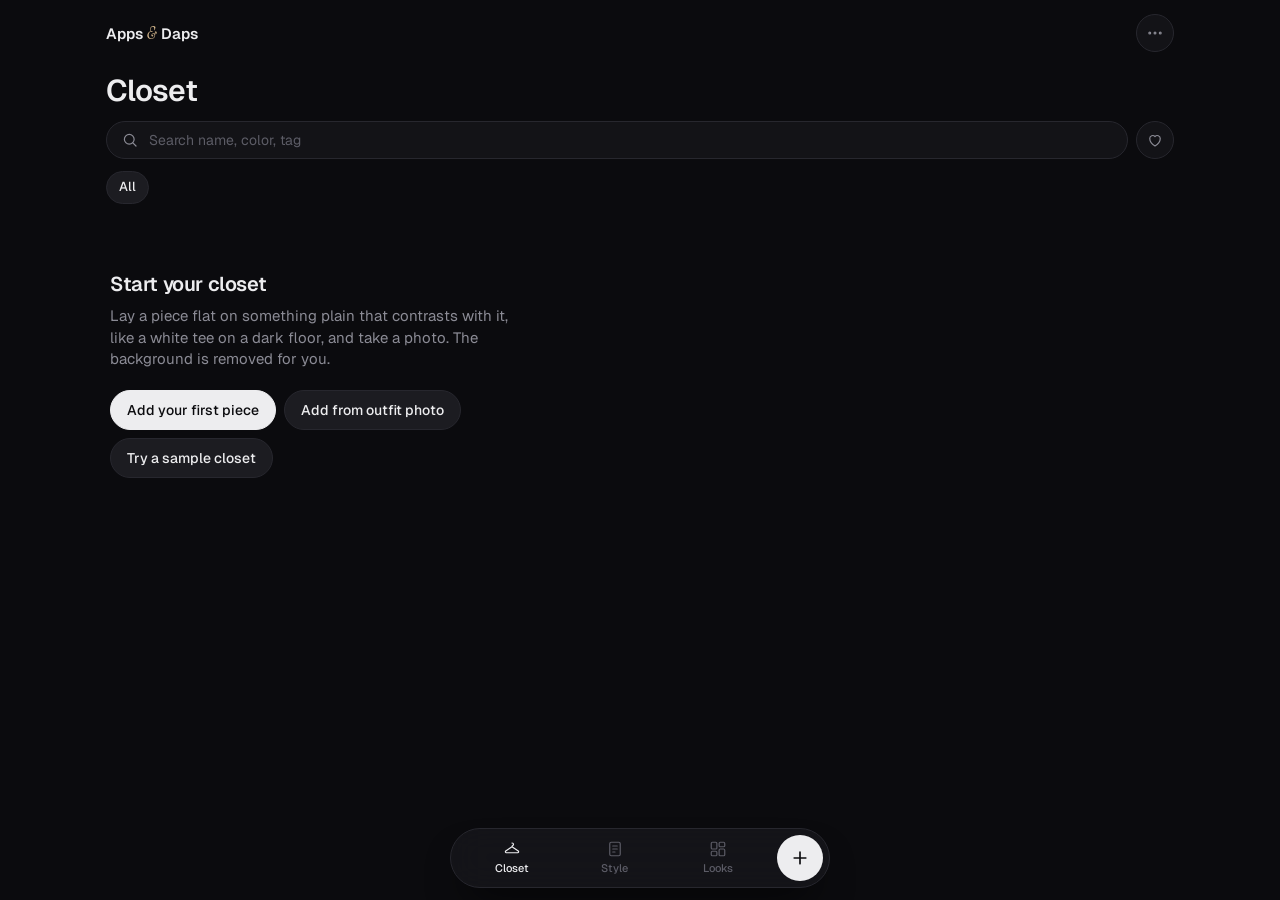
==== commit 46572962: "Add pieces from a photo of you wearing an outfit - New 'Add from outfit photo' flow: an on-device cl" ====
--- a/index.html
+++ b/index.html
@@ -60,6 +60,7 @@
         <p>Lay a piece flat on something plain that contrasts with it, like a white tee on a dark floor, and take a photo. The background is removed for you.</p>
         <div class="empty-actions">
           <button class="btn btn-primary" data-action="add">Add your first piece</button>
+          <button class="btn btn-ghost" data-action="outfit-photo">Add from outfit photo</button>
           <button class="btn btn-ghost" data-action="samples">Try a sample closet</button>
         </div>
       </div>
@@ -123,6 +124,7 @@
     <form method="dialog" id="item-form">
       <div class="sheet-grip" aria-hidden="true"></div>
       <h2 id="item-dialog-title" class="sheet-title">New piece</h2>
+      <button type="button" class="link-btn" id="open-outfit" data-action="outfit-photo">Wearing it? Add a whole outfit from one photo</button>
 
       <div class="photo-pick">
         <div id="photo-preview" class="photo-preview">
@@ -177,6 +179,54 @@
       </div>
     </form>
   </dialog>
+
+  <!-- OUTFIT PHOTO -->
+  <dialog id="outfit-dialog" class="sheet">
+    <form method="dialog" id="outfit-form">
+      <div class="sheet-grip" aria-hidden="true"></div>
+      <h2 class="sheet-title">Add from outfit photo</h2>
+
+      <div id="op-intro">
+        <p class="sheet-copy">Take a photo of yourself wearing the outfit. Each piece is cut out on its own, with you and the background removed.</p>
+        <ul class="tips">
+          <li>Full body, from head to shoes</li>
+          <li>Stand straight with your arms a little away from your body</li>
+          <li>A plain wall and good light help</li>
+          <li>Have someone take it, or use a timer, so your phone isn't covering anything</li>
+        </ul>
+        <div class="field">
+          <span>Your height</span>
+          <div class="size-row">
+            <input id="op-height" type="number" inputmode="decimal" min="0" step="0.5" aria-label="Your height">
+            <span id="op-height-unit" class="unit-label"></span>
+          </div>
+          <small class="field-hint">Used to size each piece. Stored only on this device.</small>
+        </div>
+        <div class="photo-buttons photo-buttons-row">
+          <button type="button" class="btn btn-primary" id="op-camera"><svg class="ico" aria-hidden="true"><use href="#i-camera"/></svg>Take photo</button>
+          <button type="button" class="btn btn-ghost" id="op-library"><svg class="ico" aria-hidden="true"><use href="#i-image"/></svg>Choose photo</button>
+        </div>
+        <p id="op-note" class="field-hint">The first time, the app downloads a clothing-recognition model (about 30 MB). After that it works offline, and your photos never leave this device.</p>
+      </div>
+
+      <div id="op-working" class="op-working" hidden>
+        <div class="progress" aria-hidden="true"><div id="op-bar"></div></div>
+        <p id="op-status" class="count" role="status"></p>
+      </div>
+
+      <div id="op-results" hidden>
+        <p id="op-found" class="sheet-copy"></p>
+        <div id="op-pieces" class="op-pieces"></div>
+        <label class="toggle op-look"><input type="checkbox" id="op-look" checked> Also save this outfit as a look</label>
+        <div class="sheet-actions">
+          <button type="button" class="btn btn-ghost" id="op-retake">Use another photo</button>
+          <button type="button" class="btn btn-primary" id="op-add">Add pieces</button>
+        </div>
+      </div>
+    </form>
+  </dialog>
+  <input id="op-file-camera" type="file" accept="image/*" capture="environment" hidden>
+  <input id="op-file-library" type="file" accept="image/*" hidden>
 
   <!-- CUTOUT EDITOR -->
   <dialog id="cut-dialog" class="sheet sheet-tall">
@@ -273,6 +323,7 @@
 
   <script src="cutout.js"></script>
   <script src="samples.js"></script>
+  <script src="outfit-photo.js"></script>
   <script src="app.js"></script>
 </body>
 </html>
--- a/styles.css
+++ b/styles.css
@@ -418,6 +418,32 @@
 }
 .toast.show { opacity: 1; transform: translate(-50%, 0); }
 
+/* ───────────────── outfit photo ───────────────── */
+.link-btn { display: block; border: 0; background: transparent; padding: 0; margin: -6px 0 16px; color: var(--accent); font-size: 13px; font-weight: 500; text-align: left; }
+.link-btn:hover { text-decoration: underline; }
+.tips { margin: 0 0 18px; padding: 0; list-style: none; display: grid; gap: 6px; }
+.tips li { position: relative; padding-left: 16px; font-size: 13px; color: var(--text); }
+.tips li::before { content: ""; position: absolute; left: 2px; top: .6em; width: 5px; height: 5px; border-radius: 50%; background: var(--accent); }
+.unit-label { align-self: center; font-family: var(--mono); font-size: 13px; color: var(--muted); }
+.photo-buttons-row { flex-direction: row; margin-bottom: 10px; }
+.photo-buttons-row .btn { flex: 1; width: auto; }
+.op-working { padding: 36px 0 28px; display: grid; gap: 12px; }
+.progress { height: 4px; border-radius: 2px; background: var(--surface-2); overflow: hidden; }
+.progress div { height: 100%; width: 0; background: var(--text); border-radius: 2px; transition: width .2s ease; }
+.progress.is-indeterminate div { width: 35%; animation: slide 1.1s ease-in-out infinite; }
+@keyframes slide { from { transform: translateX(-100%); } to { transform: translateX(300%); } }
+.op-pieces { display: grid; grid-template-columns: repeat(auto-fill, minmax(140px, 1fr)); gap: 14px 10px; margin-bottom: 16px; }
+.op-piece { min-width: 0; display: grid; gap: 6px; }
+.op-piece-pic { position: relative; display: grid; place-items: center; aspect-ratio: 3 / 4; max-width: 100%; border-radius: 12px; background: var(--stage); padding: 10px; cursor: pointer; }
+.op-piece-pic img { max-width: 100%; max-height: 100%; object-fit: contain; filter: drop-shadow(0 8px 10px rgba(0, 0, 0, .55)); transition: opacity .15s; }
+.op-piece-pic input { position: absolute; top: 8px; left: 8px; width: 18px; height: 18px; margin: 0; accent-color: var(--text); }
+.op-piece.is-off .op-piece-pic img { opacity: .25; }
+.op-piece select, .op-piece input[type="text"] {
+  width: 100%; height: 34px; border: 1px solid var(--line); border-radius: 8px;
+  background: var(--bg); color: var(--text); padding: 0 8px; font-size: 13px; outline: none; min-width: 0;
+}
+.op-look { margin-bottom: 4px; }
+
 /* ───────────────── cutout editor ───────────────── */
 dialog.sheet-tall { max-height: 96dvh; }
 .cut-editor { text-align: left; }
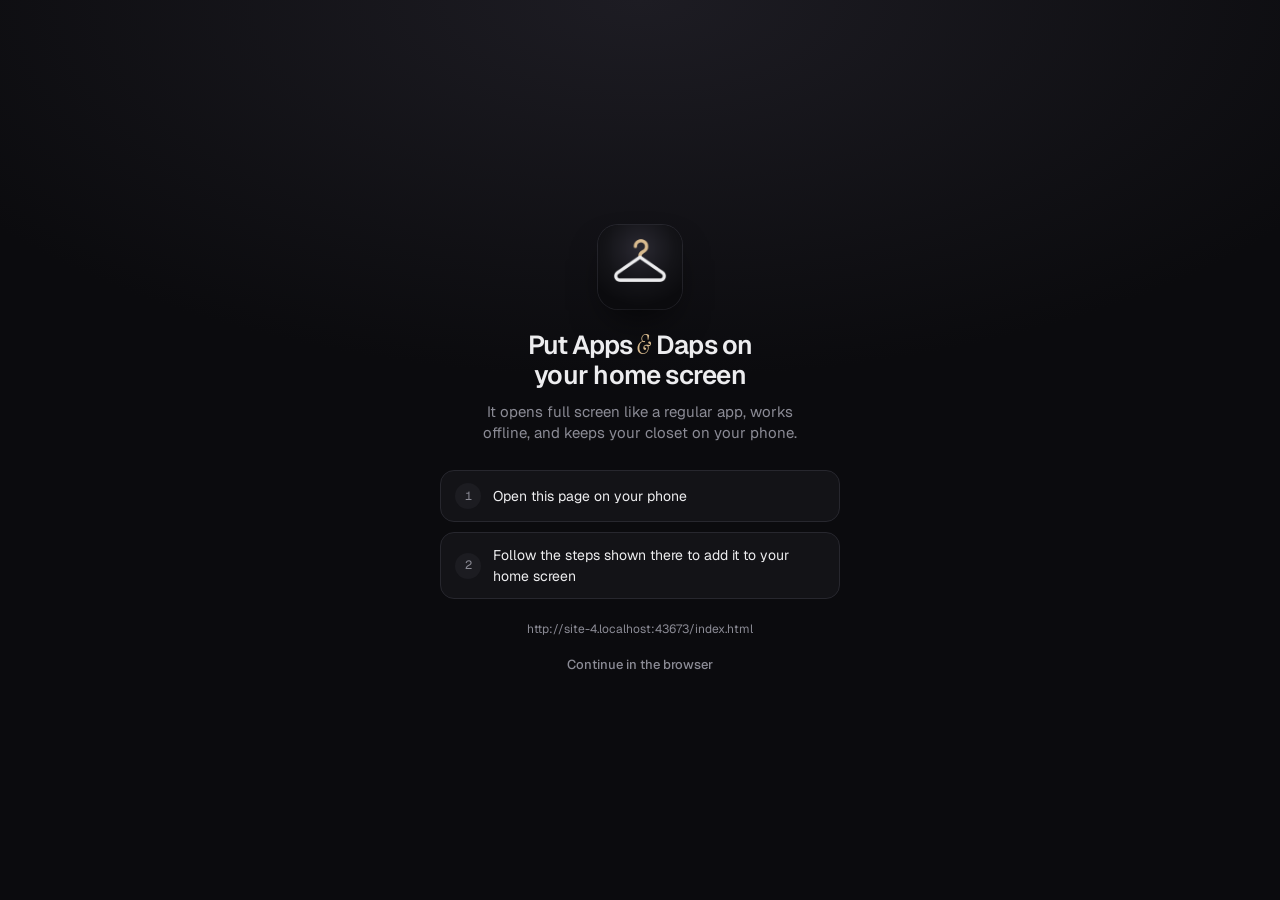
==== commit f08526b7: "Add install screen and refresh app icon - When opened in a browser tab instead of from the home scre" ====
--- a/index.html
+++ b/index.html
@@ -11,7 +11,7 @@
   <meta name="apple-mobile-web-app-title" content="Apps &amp; Daps">
   <link rel="manifest" href="manifest.webmanifest">
   <link rel="icon" href="icons/icon.svg" type="image/svg+xml">
-  <link rel="apple-touch-icon" href="icons/icon-192.png">
+  <link rel="apple-touch-icon" href="icons/icon-180.png">
   <link rel="preconnect" href="https://fonts.googleapis.com">
   <link rel="preconnect" href="https://fonts.gstatic.com" crossorigin>
   <link href="https://fonts.googleapis.com/css2?family=Geist:wght@400;500;600;700&family=Geist+Mono:wght@400;500&family=Instrument+Serif:ital@0;1&display=swap" rel="stylesheet">
@@ -30,6 +30,9 @@
       <symbol id="i-more" viewBox="0 0 24 24"><circle cx="5" cy="12" r="1.2"/><circle cx="12" cy="12" r="1.2"/><circle cx="19" cy="12" r="1.2"/></symbol>
       <symbol id="i-camera" viewBox="0 0 24 24"><path d="M4 8.5A1.5 1.5 0 0 1 5.5 7h2l1.5-2h6l1.5 2h2A1.5 1.5 0 0 1 20 8.5v9a1.5 1.5 0 0 1-1.5 1.5h-13A1.5 1.5 0 0 1 4 17.5Z"/><circle cx="12" cy="13" r="3.2"/></symbol>
       <symbol id="i-image" viewBox="0 0 24 24"><rect x="4" y="4" width="16" height="16" rx="2"/><circle cx="9" cy="9.5" r="1.5"/><path d="m20 15-4.5-4.5L6 20"/></symbol>
+      <symbol id="i-share" viewBox="0 0 24 24"><path d="M12 15V3.5M8 7l4-4 4 4M7 11H5.5A1.5 1.5 0 0 0 4 12.5v7A1.5 1.5 0 0 0 5.5 21h13a1.5 1.5 0 0 0 1.5-1.5v-7a1.5 1.5 0 0 0-1.5-1.5H17"/></symbol>
+      <symbol id="i-add-square" viewBox="0 0 24 24"><rect x="4" y="4" width="16" height="16" rx="3"/><path d="M12 8.5v7M8.5 12h7"/></symbol>
+      <symbol id="i-kebab" viewBox="0 0 24 24"><circle cx="12" cy="5" r="1.2"/><circle cx="12" cy="12" r="1.2"/><circle cx="12" cy="19" r="1.2"/></symbol>
       <symbol id="i-shuffle" viewBox="0 0 24 24"><path d="M4 7h3.5c4 0 5 10 9 10H20M4 17h3.5c1.6 0 2.7-1.6 3.6-3.5M14.4 9.5C15.3 8 16.2 7 17.5 7H20M17.5 4.5 20 7l-2.5 2.5M17.5 14.5 20 17l-2.5 2.5"/></symbol>
     </defs>
   </svg>
@@ -319,6 +322,19 @@
     </form>
   </dialog>
 
+  <!-- INSTALL: shown when the app is opened in a browser tab instead of from the home screen -->
+  <div id="install" class="install" hidden role="dialog" aria-modal="true" aria-labelledby="install-title">
+    <div class="install-card">
+      <img class="install-icon" src="icons/icon-180.png" alt="" width="84" height="84">
+      <h1 id="install-title" class="install-title">Put Apps <em>&amp;</em> Daps on your home screen</h1>
+      <p class="install-copy">It opens full screen like a regular app, works offline, and keeps your closet on your phone.</p>
+      <ol id="install-steps" class="install-steps"></ol>
+      <button type="button" class="btn btn-primary install-go" id="install-btn" hidden>Install app</button>
+      <p id="install-note" class="field-hint install-note"></p>
+      <button type="button" class="link-btn install-skip" id="install-skip">Continue in the browser</button>
+    </div>
+  </div>
+
   <div id="toast" class="toast" role="status" aria-live="polite"></div>
 
   <script src="cutout.js"></script>
--- a/styles.css
+++ b/styles.css
@@ -444,6 +444,38 @@
 }
 .op-look { margin-bottom: 4px; }
 
+/* ───────────────── install screen ───────────────── */
+.install {
+  position: fixed; inset: 0; z-index: 100;
+  display: grid; place-items: center;
+  padding: calc(24px + env(safe-area-inset-top, 0px)) 20px calc(24px + var(--safe-b));
+  background: radial-gradient(ellipse 90% 60% at 50% 0%, #1d1c23, var(--bg) 70%);
+  overflow-y: auto;
+}
+.install-card { width: min(400px, 100%); text-align: center; }
+.install-icon { width: 84px; height: 84px; border-radius: 20px; margin: 0 auto 22px; box-shadow: 0 18px 40px -16px rgba(0, 0, 0, .9), 0 0 0 1px var(--line); }
+.install-title { margin: 0 0 10px; font-weight: 600; font-size: 26px; letter-spacing: -.03em; line-height: 1.15; text-wrap: balance; }
+.install-title em { font-family: var(--serif); font-style: italic; font-weight: 400; color: var(--accent); }
+.install-copy { margin: 0 auto 26px; color: var(--muted); max-width: 32ch; }
+.install-steps { list-style: none; counter-reset: step; margin: 0 0 22px; padding: 0; display: grid; gap: 10px; text-align: left; }
+.install-steps li {
+  counter-increment: step;
+  display: grid; grid-template-columns: 26px 1fr; gap: 12px; align-items: center;
+  padding: 12px 14px;
+  background: var(--surface); border: 1px solid var(--line); border-radius: 14px;
+  font-size: 14px;
+}
+.install-steps li::before {
+  content: counter(step);
+  display: grid; place-items: center; width: 26px; height: 26px; border-radius: 50%;
+  background: var(--surface-2); font-family: var(--mono); font-size: 12px; color: var(--muted);
+}
+.install-steps .ico { display: inline-block; vertical-align: -4px; margin: 0 2px; color: var(--accent); }
+.install-steps strong { font-weight: 600; }
+.install-go { width: 100%; height: 46px; margin-bottom: 14px; }
+.install-note { margin: 0 0 18px; text-align: center; }
+.install-skip { margin: 0 auto; color: var(--muted); text-align: center; }
+
 /* ───────────────── cutout editor ───────────────── */
 dialog.sheet-tall { max-height: 96dvh; }
 .cut-editor { text-align: left; }
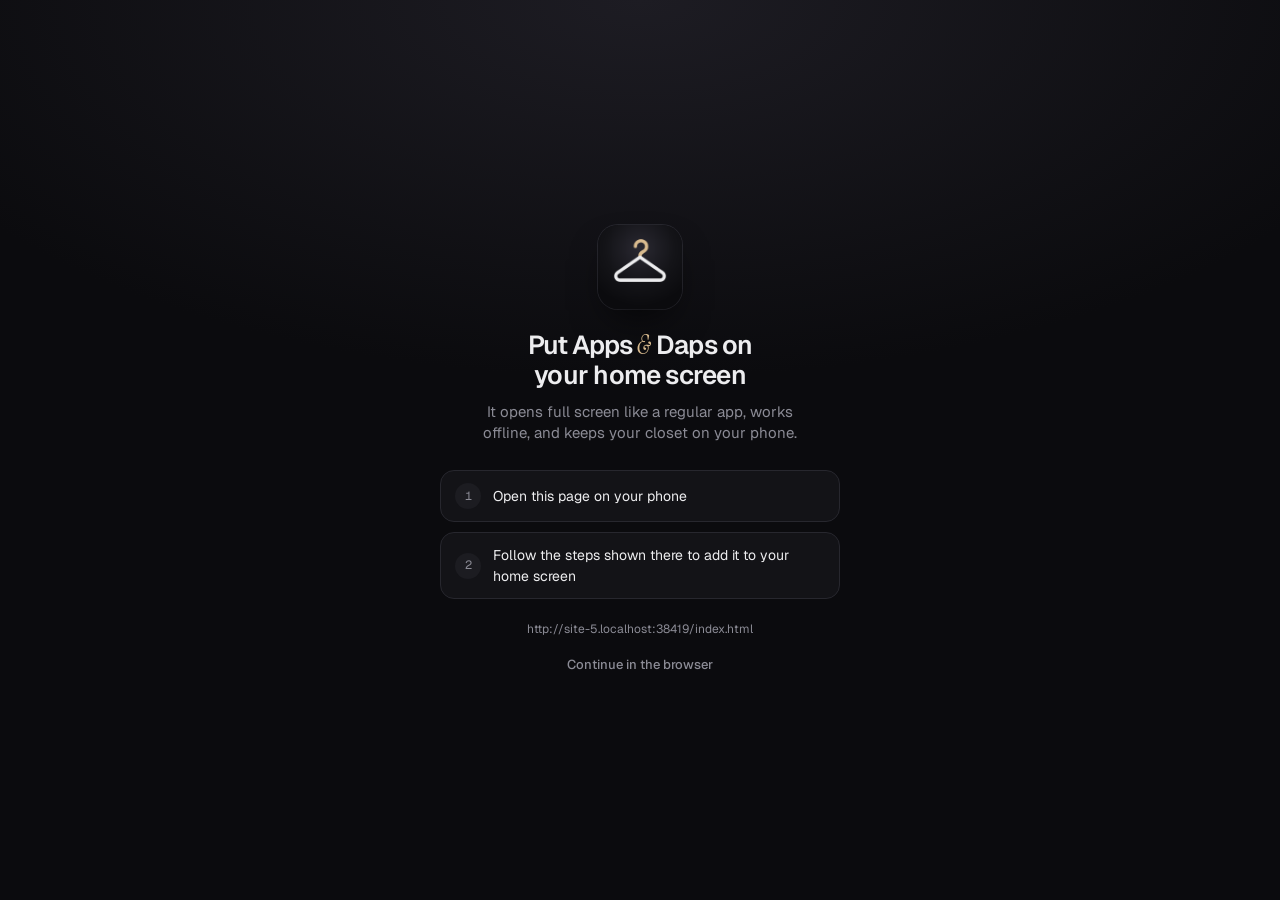
==== commit 8a805e34: "Cut editor: pinch to zoom and pan, one finger edits - Two fingers pinch-zoom (up to 12x) and pan the" ====
--- a/index.html
+++ b/index.html
@@ -238,7 +238,16 @@
         <h2 class="sheet-title" id="cut-title">Touch up</h2>
         <button class="btn btn-primary btn-sm" id="cut-done">Done</button>
       </div>
-      <div class="cut-stage"><canvas id="cut-canvas"></canvas></div>
+      <div class="cut-stage" id="cut-stage">
+        <div class="cut-view" id="cut-view"><canvas id="cut-canvas"></canvas></div>
+        <div class="zoom-controls">
+          <button type="button" id="zoom-out" aria-label="Zoom out">&minus;</button>
+          <span id="zoom-level" class="zoom-level">100%</span>
+          <button type="button" id="zoom-in" aria-label="Zoom in">+</button>
+          <button type="button" id="zoom-fit" class="zoom-fit">Fit</button>
+        </div>
+      </div>
+      <p class="zoom-tip">Pinch with two fingers to zoom in and move around. One finger edits.</p>
       <p id="cut-hint" class="cut-hint"></p>
       <div id="cut-tools" class="segmented" role="radiogroup" aria-label="Tool">
         <button type="button" role="radio" data-tool="lasso">Draw</button>
--- a/styles.css
+++ b/styles.css
@@ -481,8 +481,33 @@
 .cut-editor { text-align: left; }
 .cut-head { display: flex; align-items: center; justify-content: space-between; }
 .cut-head .sheet-title { margin: 8px 0; }
-.cut-stage { display: grid; place-items: center; background: var(--checker); border-radius: 14px; padding: 8px; }
-#cut-canvas { max-width: 100%; max-height: 50dvh; touch-action: none; cursor: crosshair; }
+.cut-stage {
+  position: relative;
+  height: min(52dvh, 560px);
+  background: var(--checker);
+  border-radius: 14px;
+  overflow: hidden;
+  touch-action: none;
+  -webkit-user-select: none; user-select: none;
+  cursor: crosshair;
+}
+.cut-view { position: absolute; left: 0; top: 0; transform-origin: 0 0; will-change: transform; }
+#cut-canvas { display: block; touch-action: none; }
+.zoom-controls {
+  position: absolute; right: 8px; bottom: 8px;
+  display: flex; align-items: center; gap: 2px;
+  padding: 3px;
+  background: rgba(22, 22, 27, .86);
+  backdrop-filter: blur(10px); -webkit-backdrop-filter: blur(10px);
+  border: 1px solid var(--line);
+  border-radius: 999px;
+  cursor: default;
+}
+.zoom-controls button { min-width: 32px; height: 32px; border: 0; border-radius: 999px; background: transparent; color: var(--text); font-size: 17px; line-height: 1; padding: 0 8px; }
+.zoom-controls button:hover { background: var(--surface-2); }
+.zoom-controls .zoom-fit { font-size: 12px; font-weight: 600; }
+.zoom-level { min-width: 44px; text-align: center; font-family: var(--mono); font-size: 11px; color: var(--muted); }
+.zoom-tip { margin: 6px 2px 0; font-size: 11px; color: var(--faint); text-align: center; }
 .cut-hint { font-size: 13px; color: var(--muted); margin: 10px 2px 2px; min-height: 2.9em; text-align: center; }
 .slider { display: flex; align-items: center; gap: 12px; margin: 0 2px 14px; font-size: 12px; font-weight: 500; color: var(--muted); }
 .slider input { flex: 1; accent-color: var(--text); }
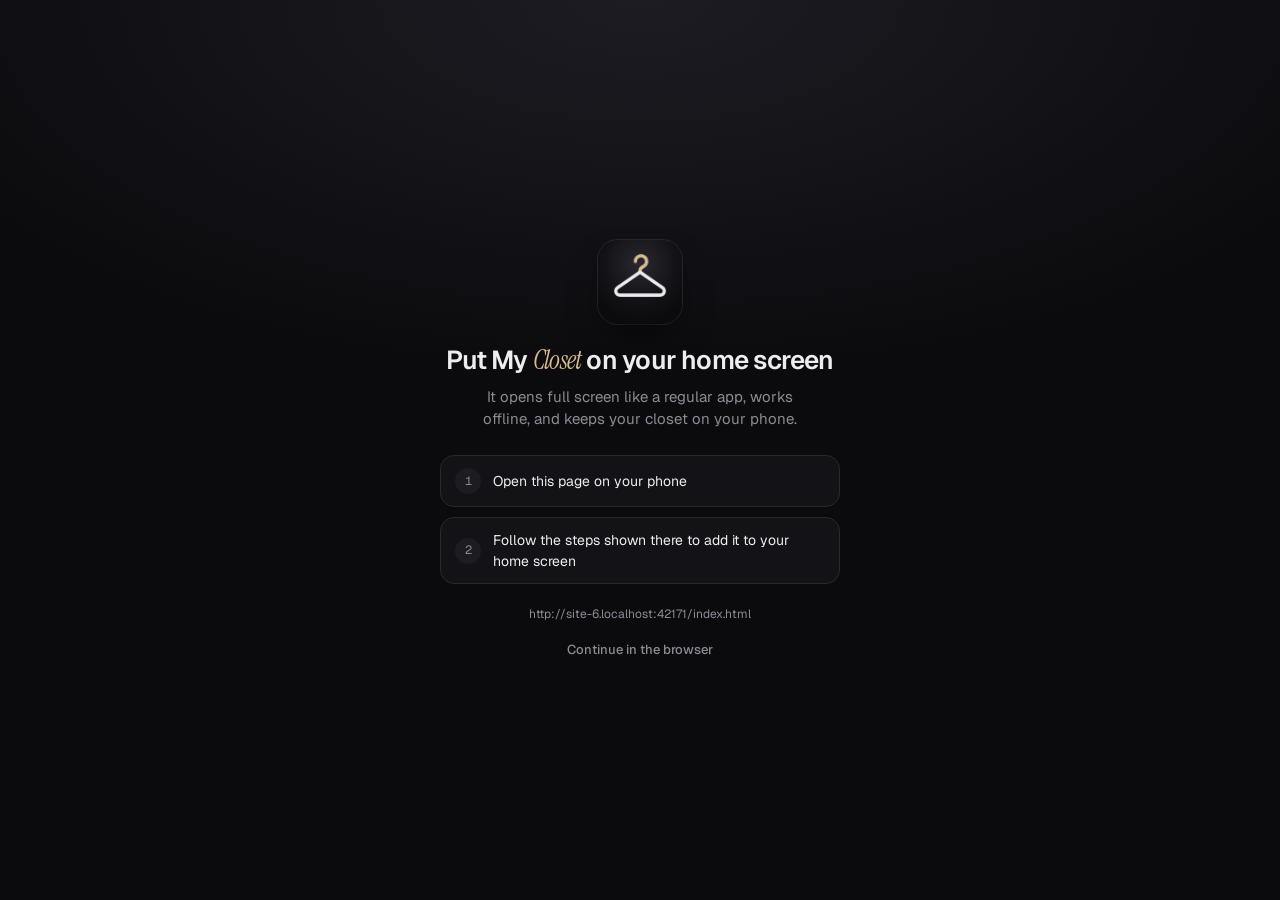
==== commit 1e4164e1: "Closet: rename to My Closet, fix pieces sized wrong when they touch the photo edge Background detect" ====
--- a/index.html
+++ b/index.html
@@ -3,12 +3,12 @@
 <head>
   <meta charset="utf-8">
   <meta name="viewport" content="width=device-width, initial-scale=1, viewport-fit=cover">
-  <title>Apps &amp; Daps</title>
+  <title>My Closet</title>
   <meta name="description" content="Snap your clothes, scroll your closet, style your outfits.">
   <meta name="theme-color" content="#0b0b0e">
   <meta name="apple-mobile-web-app-capable" content="yes">
   <meta name="apple-mobile-web-app-status-bar-style" content="black-translucent">
-  <meta name="apple-mobile-web-app-title" content="Apps &amp; Daps">
+  <meta name="apple-mobile-web-app-title" content="My Closet">
   <link rel="manifest" href="manifest.webmanifest">
   <link rel="icon" href="icons/icon.svg" type="image/svg+xml">
   <link rel="apple-touch-icon" href="icons/icon-180.png">
@@ -38,7 +38,7 @@
   </svg>
 
   <header class="masthead">
-    <p class="wordmark">Apps <em>&amp;</em> Daps</p>
+    <p class="wordmark">My <em>Closet</em></p>
     <button id="menu-btn" class="icon-btn" aria-label="Backup and settings"><svg class="ico"><use href="#i-more"/></svg></button>
   </header>
 
@@ -86,6 +86,8 @@
         </div>
         <div id="piece-tools" class="piece-tools" hidden>
           <button class="btn btn-ghost btn-sm" data-tool="tuck" id="tool-tuck">Tuck in</button>
+          <button class="btn btn-ghost btn-sm" data-tool="smaller" id="tool-smaller" aria-label="Make smaller">Smaller</button>
+          <button class="btn btn-ghost btn-sm" data-tool="bigger" id="tool-bigger" aria-label="Make bigger">Bigger</button>
           <button class="btn btn-ghost btn-sm" data-tool="reset" id="tool-reset">Snap back</button>
           <button class="btn btn-ghost btn-sm danger" data-tool="remove">Take off</button>
         </div>
@@ -335,7 +337,7 @@
   <div id="install" class="install" hidden role="dialog" aria-modal="true" aria-labelledby="install-title">
     <div class="install-card">
       <img class="install-icon" src="icons/icon-180.png" alt="" width="84" height="84">
-      <h1 id="install-title" class="install-title">Put Apps <em>&amp;</em> Daps on your home screen</h1>
+      <h1 id="install-title" class="install-title">Put My <em>Closet</em> on your home screen</h1>
       <p class="install-copy">It opens full screen like a regular app, works offline, and keeps your closet on your phone.</p>
       <ol id="install-steps" class="install-steps"></ol>
       <button type="button" class="btn btn-primary install-go" id="install-btn" hidden>Install app</button>
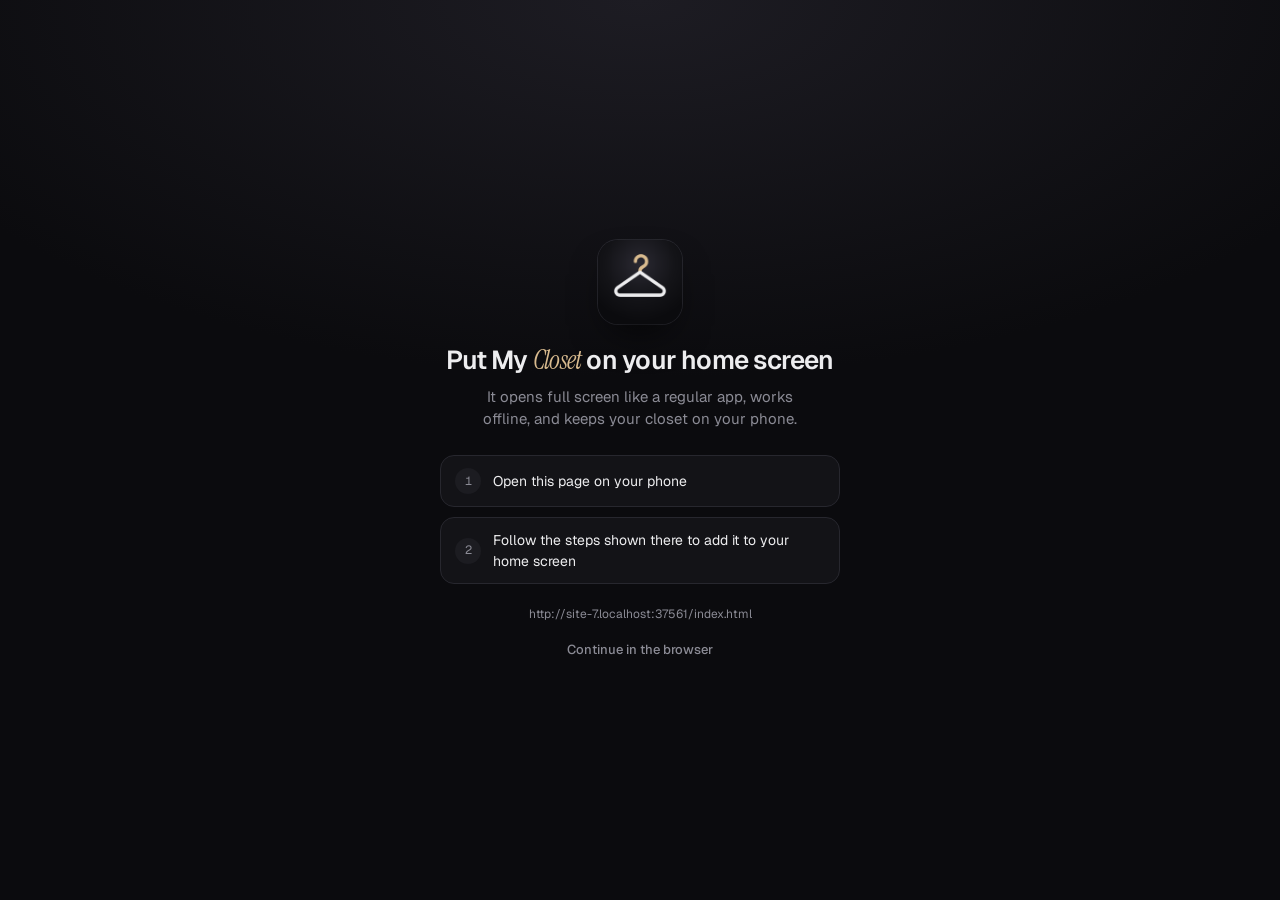
==== commit e0550996: "Closet: AI smart cutout, tap to select, and a rebuilt cutout editor - Smart cutout with RMBG-1.4 on-" ====
--- a/index.html
+++ b/index.html
@@ -142,6 +142,7 @@
         </div>
       </div>
       <div id="cut-actions" class="cut-actions" hidden>
+        <button type="button" class="btn btn-ghost btn-sm" id="smart-cut-btn" hidden>Smart cutout</button>
         <button type="button" class="btn btn-ghost btn-sm" id="touch-up">Touch up cutout</button>
         <button type="button" class="btn btn-ghost btn-sm" id="open-front-btn" hidden>Mark the inside for layering</button>
       </div>
@@ -237,33 +238,84 @@
   <dialog id="cut-dialog" class="sheet sheet-tall">
     <div class="detail cut-editor">
       <div class="cut-head">
-        <h2 class="sheet-title" id="cut-title">Touch up</h2>
-        <button class="btn btn-primary btn-sm" id="cut-done">Done</button>
+        <button type="button" class="btn btn-ghost btn-sm" id="cut-cancel">Cancel</button>
+        <div class="cut-history">
+          <button type="button" class="icon-btn" id="cut-undo" aria-label="Undo" disabled><svg viewBox="0 0 24 24" aria-hidden="true"><path d="M9 14 4 9l5-5"/><path d="M4 9h10.5a5.5 5.5 0 0 1 0 11H11"/></svg></button>
+          <button type="button" class="icon-btn" id="cut-redo" aria-label="Redo" disabled><svg viewBox="0 0 24 24" aria-hidden="true"><path d="m15 14 5-5-5-5"/><path d="M20 9H9.5a5.5 5.5 0 0 0 0 11H13"/></svg></button>
+        </div>
+        <button type="button" class="btn btn-primary btn-sm" id="cut-done">Done</button>
       </div>
       <div class="cut-stage" id="cut-stage">
         <div class="cut-view" id="cut-view"><canvas id="cut-canvas"></canvas></div>
+        <button type="button" class="stage-chip compare" id="cut-compare">Hold to compare</button>
+        <button type="button" class="stage-chip backdrop" id="cut-backdrop" aria-label="Change background">Ghost</button>
         <div class="zoom-controls">
           <button type="button" id="zoom-out" aria-label="Zoom out">&minus;</button>
           <span id="zoom-level" class="zoom-level">100%</span>
           <button type="button" id="zoom-in" aria-label="Zoom in">+</button>
           <button type="button" id="zoom-fit" class="zoom-fit">Fit</button>
         </div>
-      </div>
-      <p class="zoom-tip">Pinch with two fingers to zoom in and move around. One finger edits.</p>
-      <p id="cut-hint" class="cut-hint"></p>
-      <div id="cut-tools" class="segmented" role="radiogroup" aria-label="Tool">
-        <button type="button" role="radio" data-tool="lasso">Draw</button>
-        <button type="button" role="radio" data-tool="wand">Tap</button>
-        <button type="button" role="radio" data-tool="erase">Erase</button>
-        <button type="button" role="radio" data-tool="restore">Restore</button>
-      </div>
-      <label class="slider"><span id="slider-label">Strength</span><input id="cut-slider" type="range" min="8" max="80" value="30"></label>
-      <div class="cut-actions">
-        <button type="button" class="btn btn-ghost btn-sm" id="cut-auto">Auto background</button>
-        <button type="button" class="btn btn-ghost btn-sm" id="cut-front">Auto-detect inside</button>
-        <button type="button" class="btn btn-ghost btn-sm" id="cut-undo">Undo</button>
-        <button type="button" class="btn btn-ghost btn-sm" id="cut-reset">Start over</button>
-      </div>
+        <div id="cut-busy" class="cut-busy" hidden><p id="cut-busy-text">Working…</p><div class="cut-bar"><i id="cut-bar"></i></div></div>
+      </div>
+      <p class="zoom-tip">Pinch with two fingers to zoom and move around. One finger edits.</p>
+      <div id="cut-hint" class="cut-hint" aria-live="polite"></div>
+
+      <div id="cut-tabs" class="tabs-row" role="tablist">
+        <button type="button" role="tab" data-panel="cut">Cut</button>
+        <button type="button" role="tab" data-panel="edges">Edges</button>
+        <button type="button" role="tab" data-panel="adjust">Adjust</button>
+        <button type="button" role="tab" data-panel="crop">Crop</button>
+      </div>
+
+      <section class="cut-panel" data-panel="cut">
+        <div id="cut-mode" class="segmented" role="radiogroup" aria-label="Keep or remove">
+          <button type="button" role="radio" data-keep="0">Remove</button>
+          <button type="button" role="radio" data-keep="1">Keep</button>
+        </div>
+        <div id="cut-tools" class="tool-grid" role="radiogroup" aria-label="Tool">
+          <button type="button" role="radio" data-tool="select"><svg viewBox="0 0 24 24" aria-hidden="true"><path d="M5 3l12 7-5.5 1.5L9 17z"/><path d="M14 14l5 5"/></svg>Select</button>
+          <button type="button" role="radio" data-tool="lasso"><svg viewBox="0 0 24 24" aria-hidden="true"><path d="M12 4c4.4 0 8 2.2 8 5s-3.6 5-8 5-8-2.2-8-5 3.6-5 8-5Z"/><path d="M7 13c-1.5 1.2-1.6 3.4 0 4.3 1.2.7 3 .3 3.6-1.3"/></svg>Draw</button>
+          <button type="button" role="radio" data-tool="brush"><svg viewBox="0 0 24 24" aria-hidden="true"><path d="M18.5 3.5a2 2 0 0 1 2.8 2.8L11 16.6 7.4 13Z"/><path d="M7 14c-2 0-3 1.5-3 3.5 0 1-1 2-2 2.5 2.5 1 6 .5 7-2"/></svg>Brush</button>
+          <button type="button" role="radio" data-tool="wand"><svg viewBox="0 0 24 24" aria-hidden="true"><path d="m4 20 11-11"/><path d="m14 6 1-3 1 3 3 1-3 1-1 3-1-3-3-1z"/></svg>Color</button>
+          <button type="button" role="radio" data-tool="edge"><svg viewBox="0 0 24 24" aria-hidden="true"><path d="M4 18c3-1 4-4 6-7s4-5 10-6"/><path d="M4 13c2 0 3-1 4-3" stroke-dasharray="2 2.5"/></svg>Edge</button>
+        </div>
+        <label class="slider" id="cut-slider-wrap"><span id="slider-label">Size</span><input id="cut-slider" type="range" min="6" max="90" value="28"></label>
+        <div class="cut-actions">
+          <button type="button" class="btn btn-ghost btn-sm" id="cut-smart">Smart cutout</button>
+          <button type="button" class="btn btn-ghost btn-sm" id="cut-auto">Quick cutout</button>
+          <button type="button" class="btn btn-ghost btn-sm" id="cut-front">Auto-detect inside</button>
+          <button type="button" class="btn btn-ghost btn-sm" id="cut-reset">Start over</button>
+        </div>
+      </section>
+
+      <section class="cut-panel" data-panel="edges" hidden>
+        <label class="slider"><span>Smooth</span><input data-edge="smooth" type="range" min="0" max="8" value="0"></label>
+        <label class="slider"><span>Shrink · Grow</span><input data-edge="grow" type="range" min="-6" max="6" value="0"></label>
+        <label class="slider"><span>Soften</span><input data-edge="soften" type="range" min="0" max="8" value="0"></label>
+        <p class="panel-note">Smooth rounds off jagged edges, Shrink trims a halo of background, and Soften feathers the edge.</p>
+      </section>
+
+      <section class="cut-panel" data-panel="adjust" hidden>
+        <label class="slider"><span>Brightness</span><input data-adj="b" type="range" min="-100" max="100" value="0"></label>
+        <label class="slider"><span>Contrast</span><input data-adj="c" type="range" min="-100" max="100" value="0"></label>
+        <label class="slider"><span>Warmth</span><input data-adj="w" type="range" min="-100" max="100" value="0"></label>
+        <label class="slider"><span>Saturation</span><input data-adj="s" type="range" min="-100" max="100" value="0"></label>
+        <div class="cut-actions">
+          <button type="button" class="btn btn-ghost btn-sm" id="cut-heal" aria-pressed="false">Spot fix</button>
+          <button type="button" class="btn btn-ghost btn-sm" id="cut-auto-tone">Auto</button>
+        </div>
+        <label class="slider" id="heal-size-wrap" hidden><span>Spot size</span><input id="heal-size" type="range" min="6" max="80" value="24"></label>
+      </section>
+
+      <section class="cut-panel" data-panel="crop" hidden>
+        <div class="cut-actions">
+          <button type="button" class="btn btn-ghost btn-sm" id="rot-left">Rotate left</button>
+          <button type="button" class="btn btn-ghost btn-sm" id="rot-right">Rotate right</button>
+          <button type="button" class="btn btn-ghost btn-sm" id="flip-h">Flip</button>
+          <button type="button" class="btn btn-ghost btn-sm" id="crop-apply" disabled>Crop</button>
+        </div>
+        <label class="slider"><span>Straighten</span><input id="straighten" type="range" min="-15" max="15" step="0.5" value="0"></label>
+      </section>
     </div>
   </dialog>
 
@@ -351,6 +403,8 @@
   <script src="cutout.js"></script>
   <script src="samples.js"></script>
   <script src="outfit-photo.js"></script>
+  <script src="ai-cut.js"></script>
   <script src="app.js"></script>
+  <script src="editor.js"></script>
 </body>
 </html>
--- a/styles.css
+++ b/styles.css
@@ -479,8 +479,49 @@
 /* ───────────────── cutout editor ───────────────── */
 dialog.sheet-tall { max-height: 96dvh; }
 .cut-editor { text-align: left; }
-.cut-head { display: flex; align-items: center; justify-content: space-between; }
-.cut-head .sheet-title { margin: 8px 0; }
+.cut-head { display: flex; align-items: center; justify-content: space-between; gap: 8px; margin: 2px 0 10px; }
+.cut-history { display: flex; gap: 4px; }
+.cut-history .icon-btn svg { width: 19px; height: 19px; fill: none; stroke: currentColor; stroke-width: 1.8; stroke-linecap: round; stroke-linejoin: round; }
+.cut-history .icon-btn:disabled { opacity: .3; }
+.cut-stage[data-bg="light"] { background: #efeeea; }
+.cut-stage[data-bg="dark"] { background: #0d0d10; }
+.stage-chip {
+  position: absolute; top: 8px; z-index: 2;
+  height: 30px; padding: 0 12px; border: 1px solid var(--line); border-radius: 999px;
+  background: rgba(22, 22, 27, .86); backdrop-filter: blur(10px); -webkit-backdrop-filter: blur(10px);
+  color: var(--text); font: 500 12px var(--sans); cursor: pointer;
+  -webkit-user-select: none; user-select: none; -webkit-touch-callout: none;
+}
+.stage-chip.compare { left: 8px; }
+.stage-chip.compare:active { background: var(--text); color: var(--on-light); }
+.stage-chip.backdrop { right: 8px; }
+.cut-busy {
+  position: absolute; inset: 0; z-index: 3;
+  display: grid; place-content: center; gap: 10px; padding: 24px;
+  background: rgba(11, 11, 14, .72); text-align: center; cursor: progress;
+}
+.cut-busy[hidden] { display: none; }
+.cut-busy p { margin: 0; font-size: 13px; color: var(--text); }
+.cut-bar { width: min(240px, 60vw); height: 4px; border-radius: 4px; background: var(--surface-2); overflow: hidden; margin: 0 auto; }
+.cut-bar[hidden] { display: none; }
+.cut-bar i { display: block; height: 100%; width: 0; background: var(--accent); transition: width .2s; }
+.tabs-row { display: flex; gap: 2px; border-bottom: 1px solid var(--line); margin: 4px 0 12px; }
+.tabs-row button { flex: 1; border: 0; background: none; color: var(--muted); padding: 9px 0; font: 500 13px var(--sans); border-bottom: 2px solid transparent; margin-bottom: -1px; }
+.tabs-row button[aria-selected="true"] { color: var(--text); border-bottom-color: var(--text); }
+.tabs-row button[hidden] { display: none; }
+.cut-panel[hidden] { display: none; }
+.tool-grid { display: grid; grid-template-columns: repeat(5, 1fr); gap: 6px; margin: 0 0 12px; }
+.tool-grid button {
+  display: flex; flex-direction: column; align-items: center; gap: 4px;
+  padding: 9px 0 8px; border: 1px solid var(--line); border-radius: 12px;
+  background: var(--surface-2); color: var(--muted); font: 500 11px var(--sans);
+}
+.tool-grid svg { width: 20px; height: 20px; fill: none; stroke: currentColor; stroke-width: 1.7; stroke-linecap: round; stroke-linejoin: round; }
+.tool-grid button[aria-checked="true"] { background: var(--text); border-color: var(--text); color: var(--on-light); }
+#cut-mode[hidden], .slider[hidden], .cut-actions [hidden] { display: none; }
+#cut-heal[aria-pressed="true"] { background: var(--text); color: var(--on-light); }
+.panel-note { margin: -4px 2px 14px; font-size: 12px; color: var(--faint); }
+.hint-btn { margin-left: 6px; vertical-align: middle; }
 .cut-stage {
   position: relative;
   height: min(52dvh, 560px);
